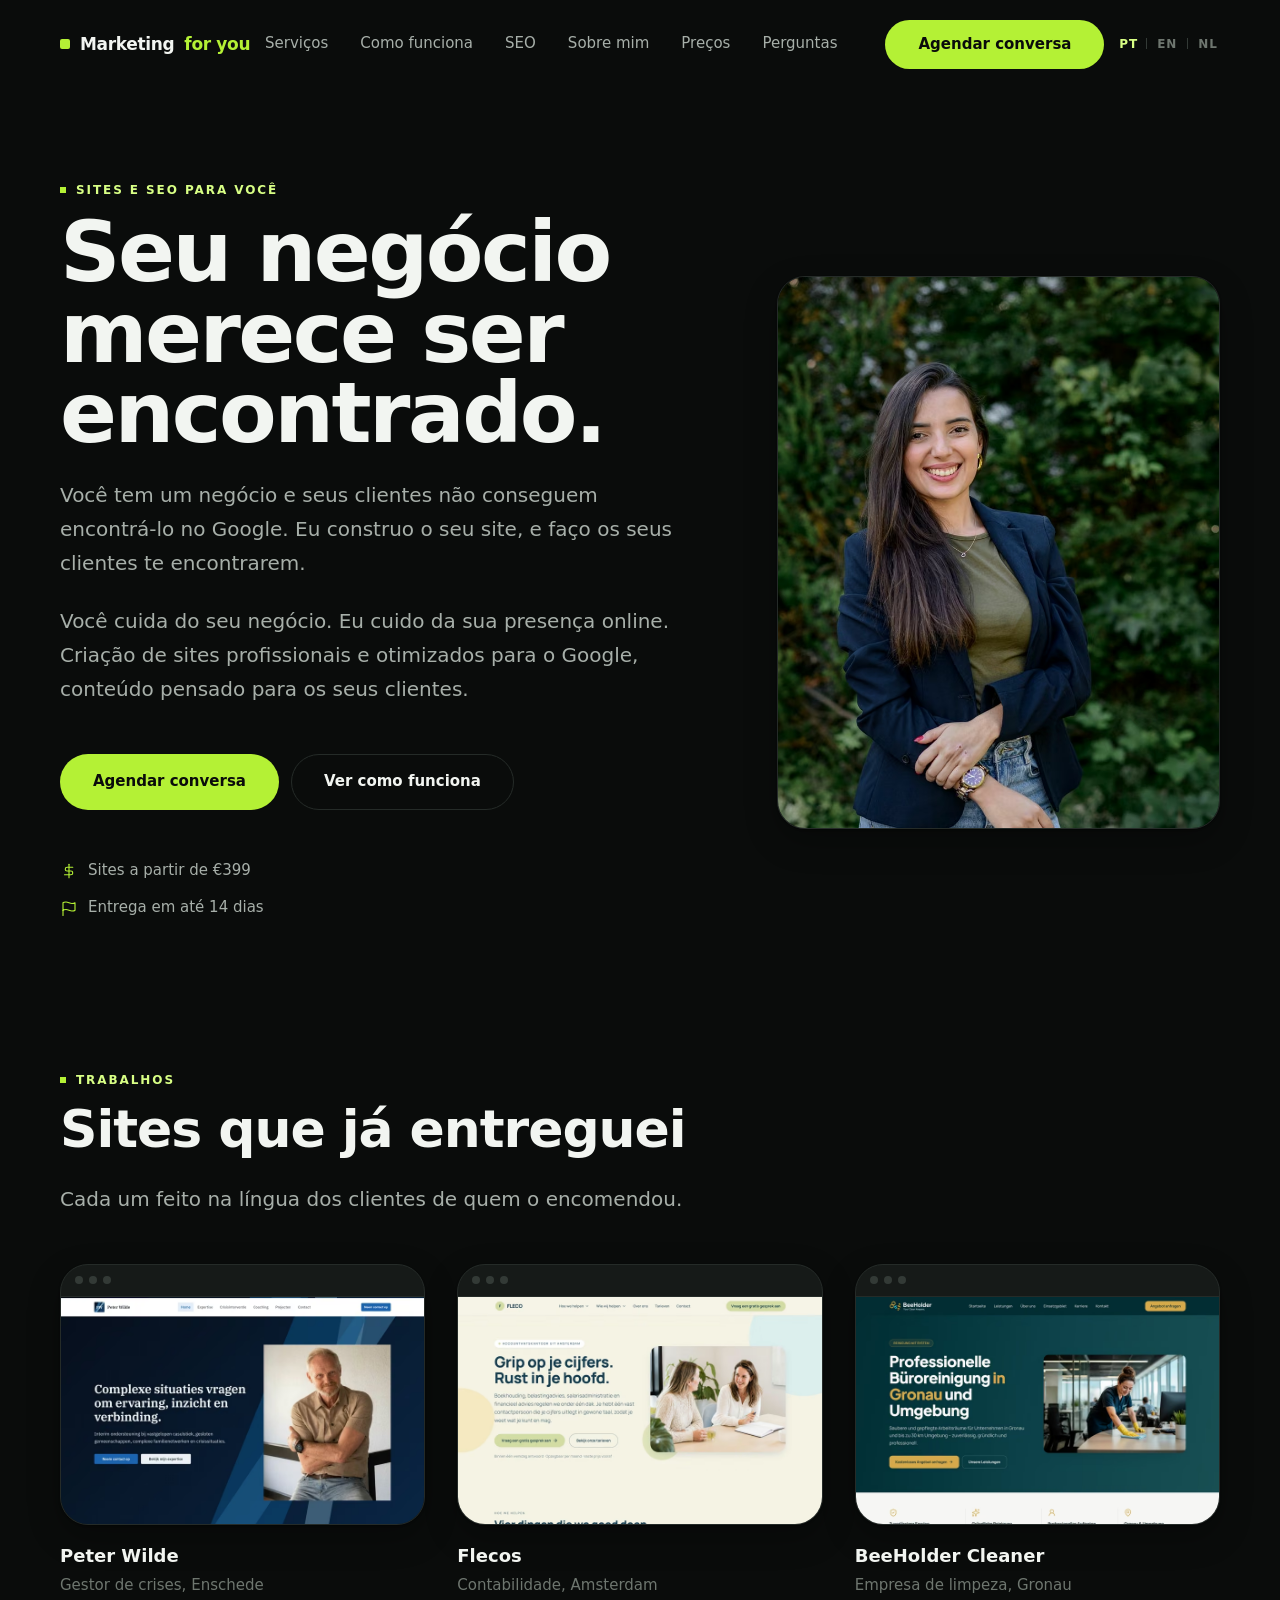
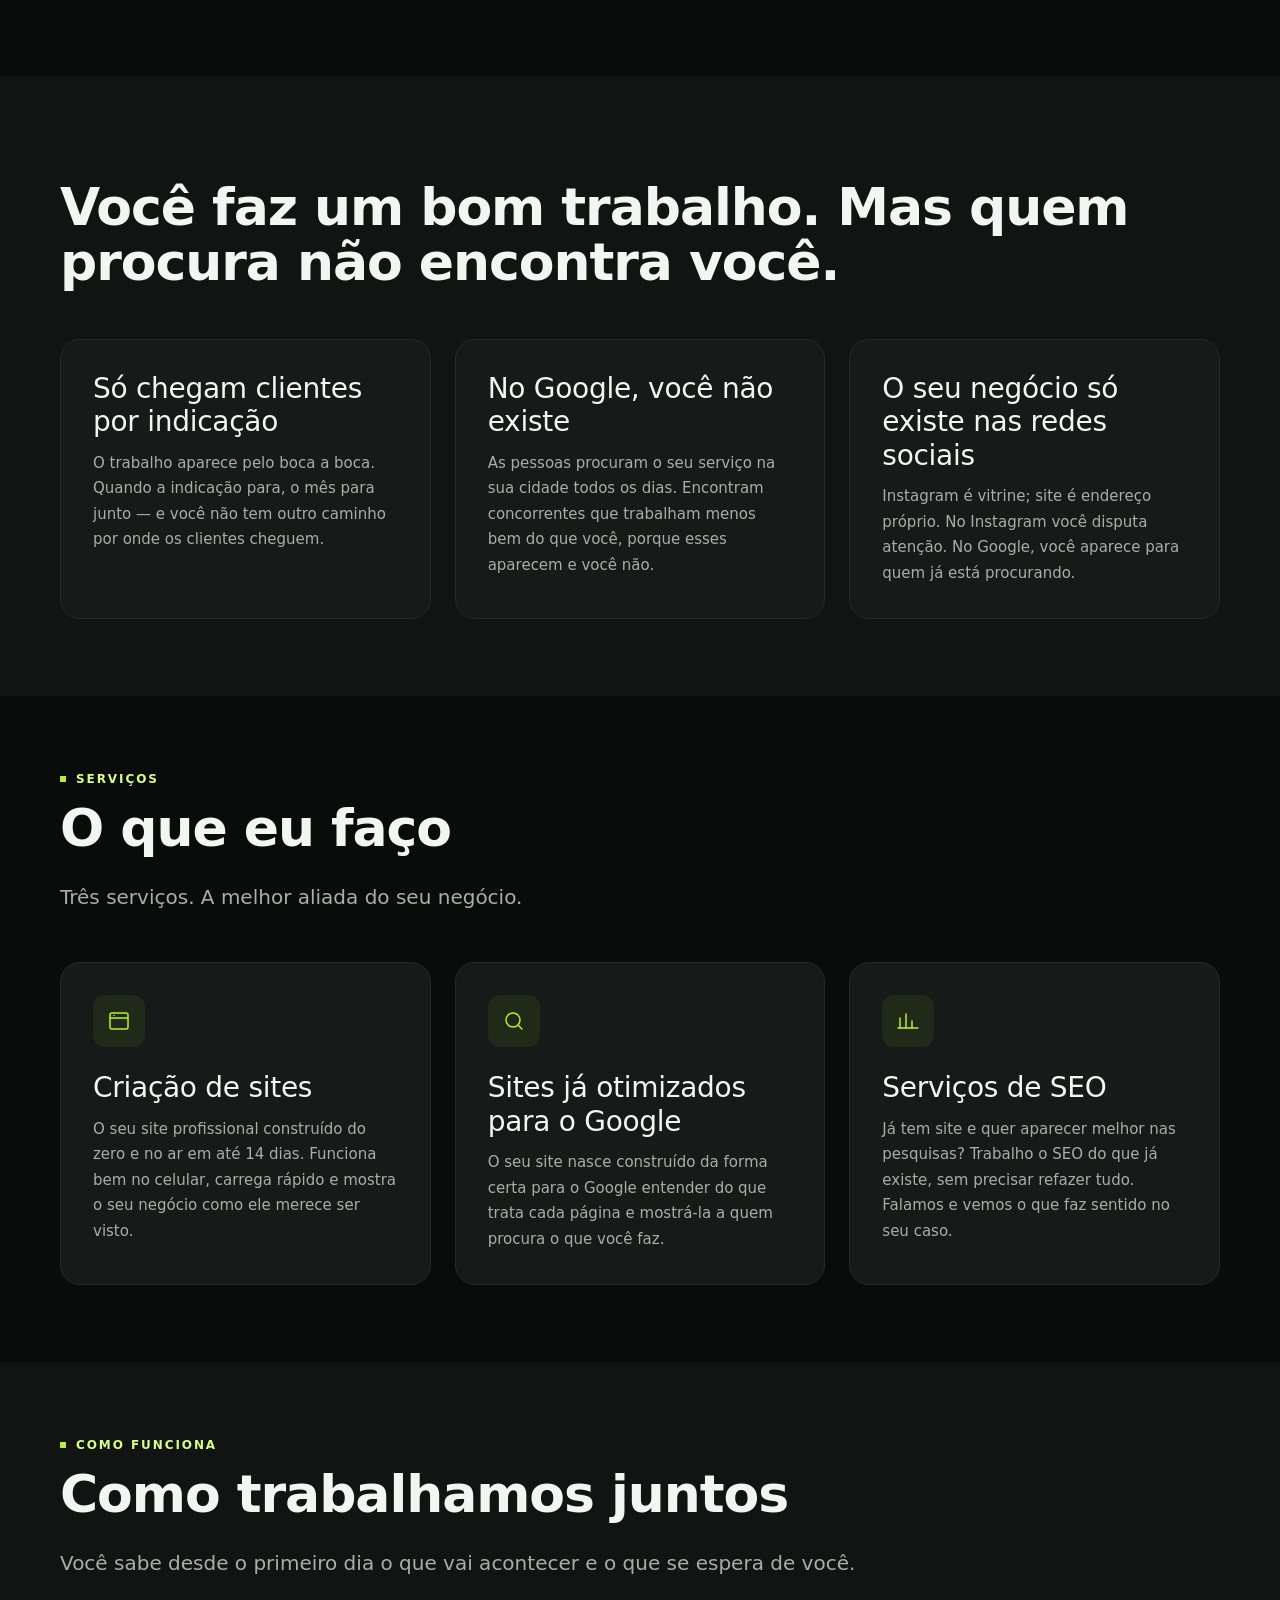
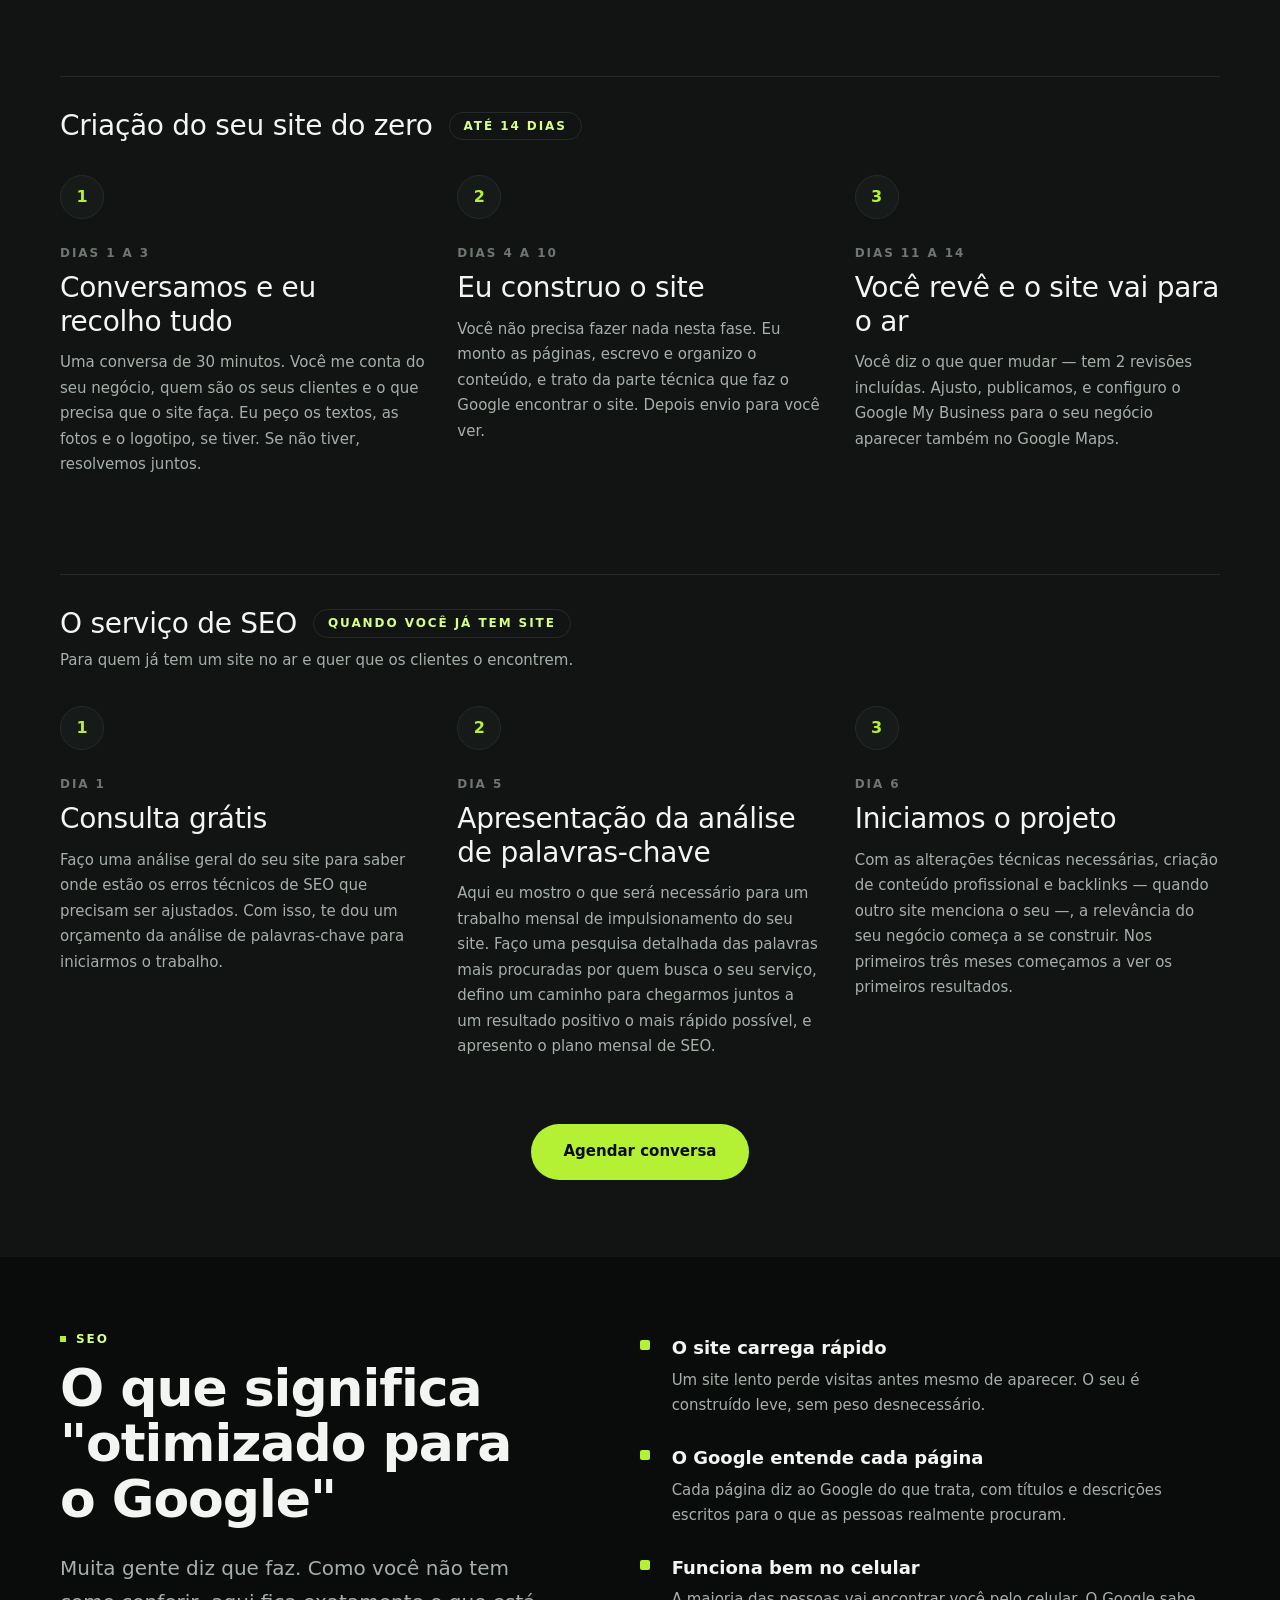
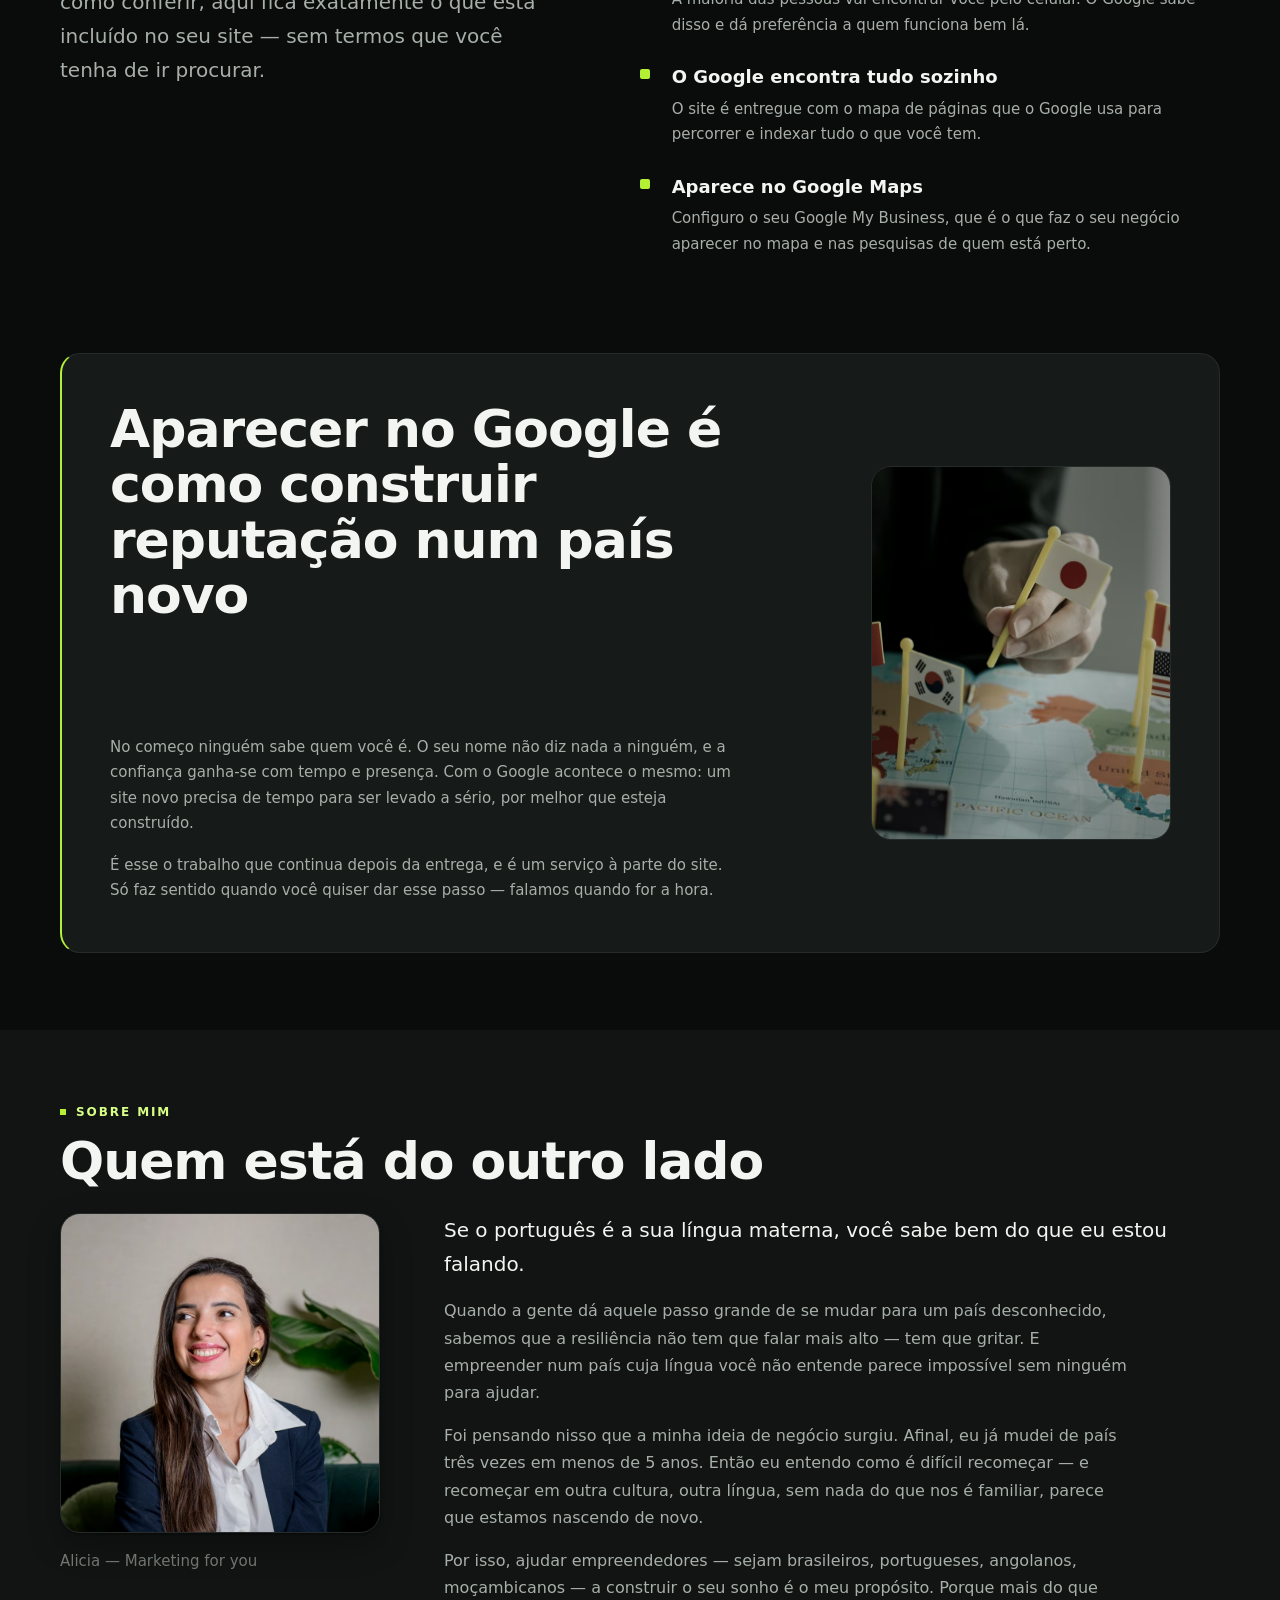
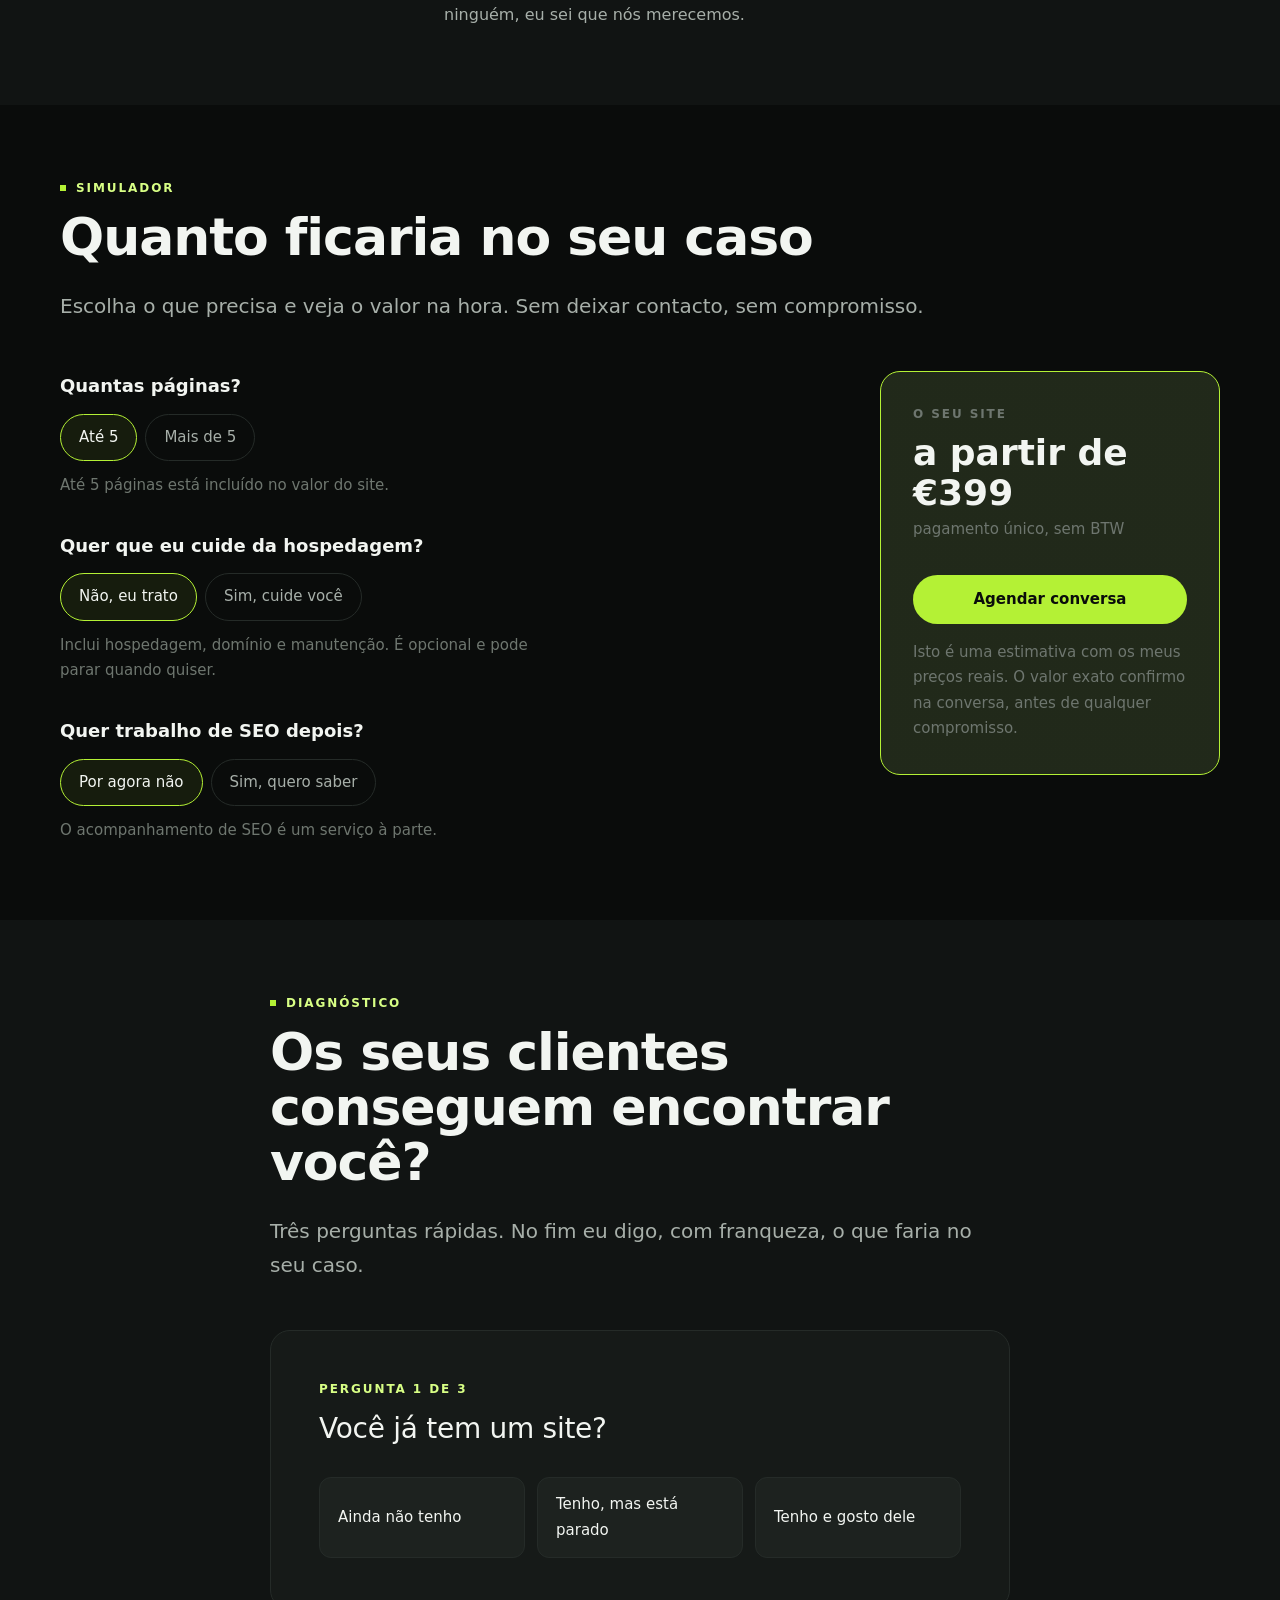
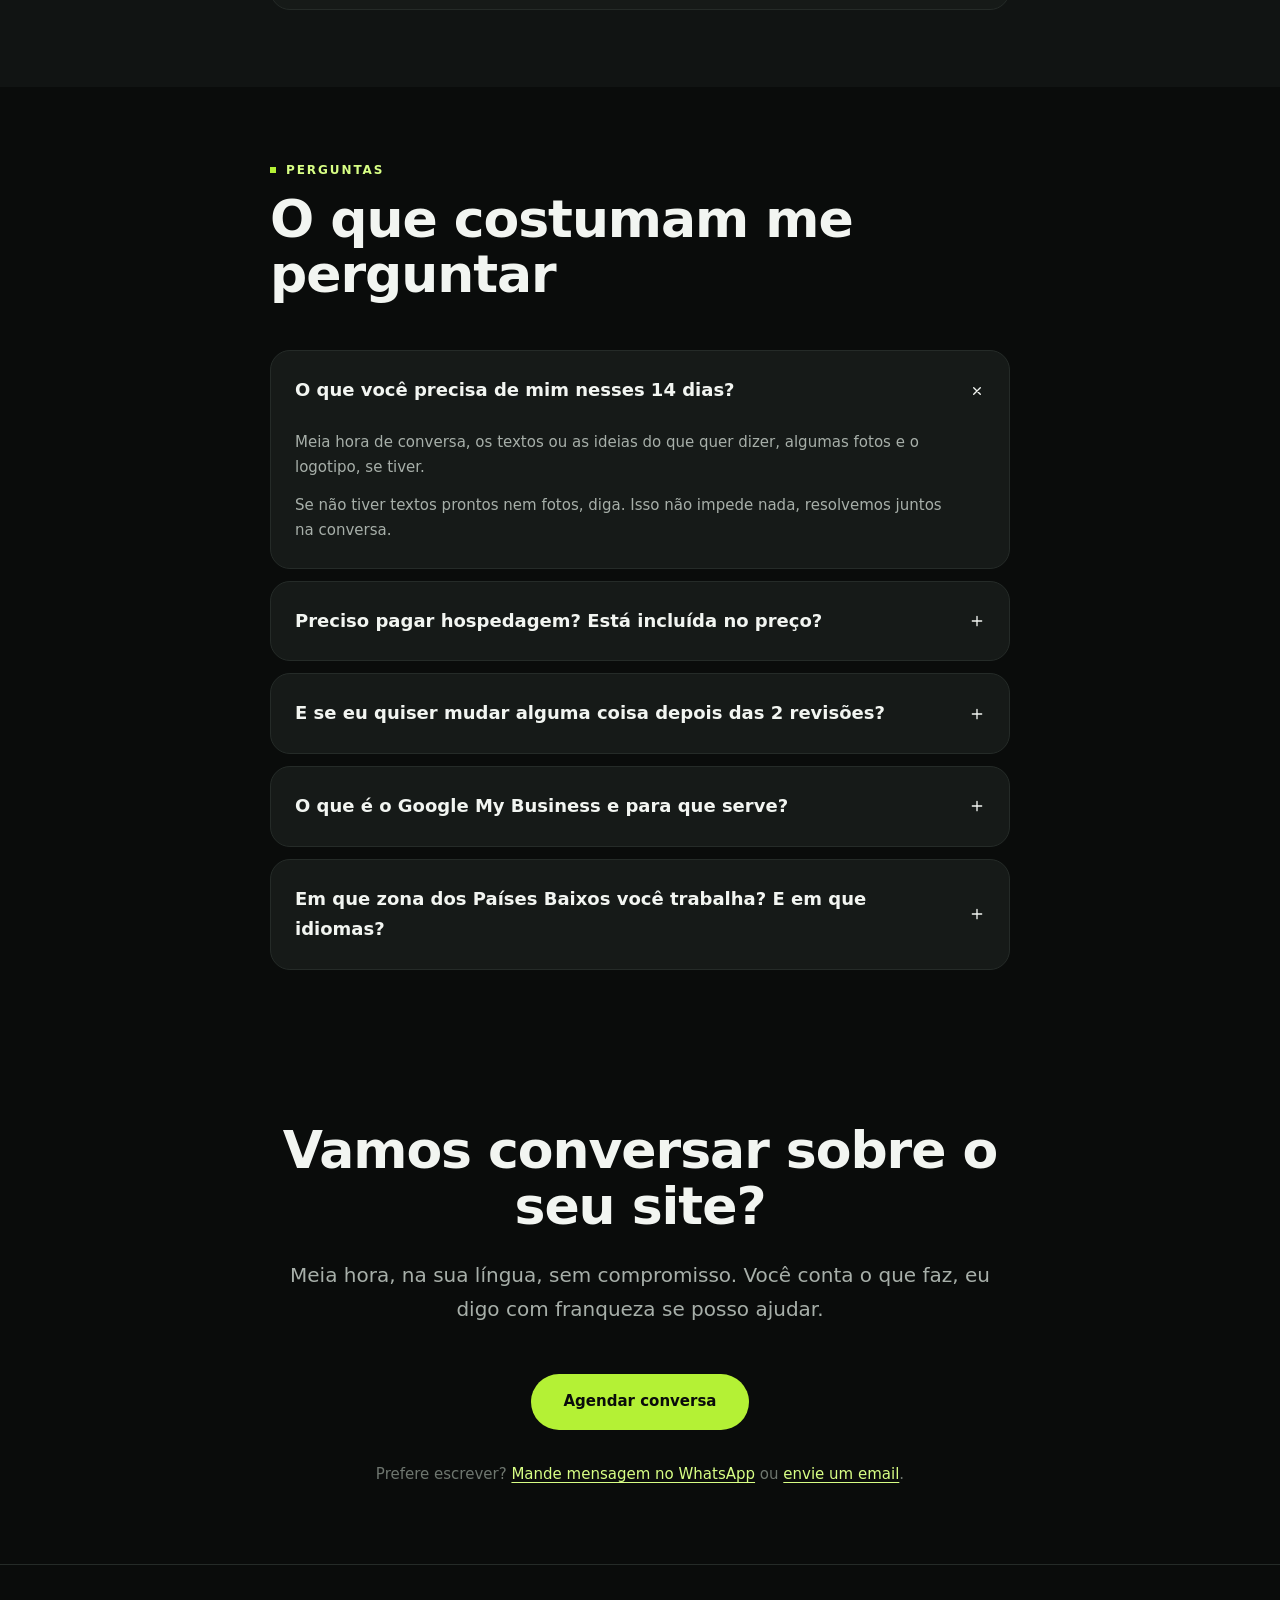
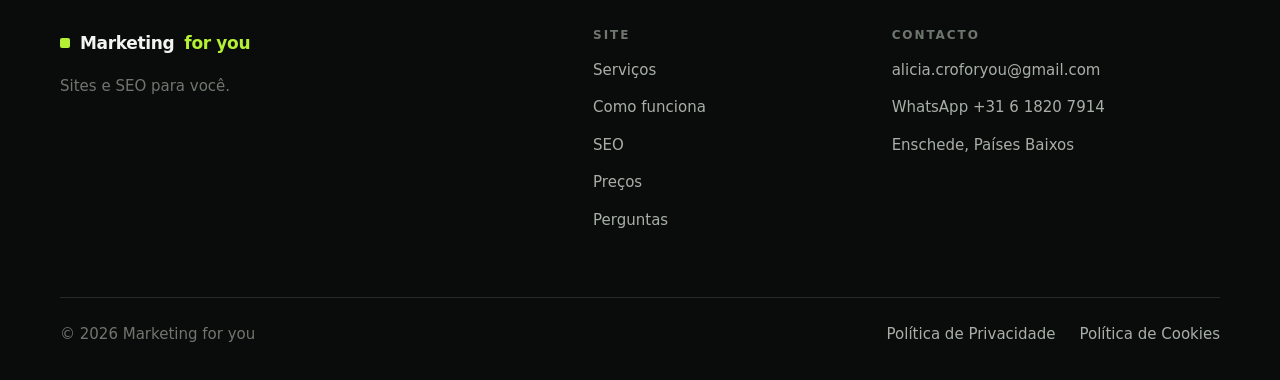
==== index.html @ 02971373 "Atualiza precos dos pacotes" ====
<!doctype html>
<html lang="pt">
<head>
<meta charset="utf-8">
<meta name="viewport" content="width=device-width, initial-scale=1">
<title>Marketing for you — Sites profissionais e SEO para o seu negócio</title>
<meta name="description" content="Sites profissionais para quem tem negócio na Holanda e fala português. No ar em até 14 dias, otimizados para o Google. Atendimento em português do início ao fim.">

<link rel="canonical" href="https://marketingforyou.nl/">
<meta property="og:type" content="website">
<meta property="og:locale" content="pt_PT">
<meta property="og:site_name" content="Marketing for you">
<meta property="og:title" content="Marketing for you — Sites profissionais e SEO para o seu negócio">
<meta property="og:description" content="Sites profissionais e SEO para quem tem negócio na Holanda e fala português. No ar em até 14 dias, otimizados para o Google.">
<meta property="og:url" content="https://marketingforyou.nl/">
<meta property="og:image" content="https://marketingforyou.nl/assets/img/og.jpg">
<meta name="twitter:card" content="summary_large_image">

<link rel="alternate" hreflang="pt" href="https://marketingforyou.nl/">
<link rel="alternate" hreflang="en" href="https://marketingforyou.nl/en/">
<link rel="alternate" hreflang="nl" href="https://marketingforyou.nl/nl/">
<link rel="alternate" hreflang="x-default" href="https://marketingforyou.nl/">

<link rel="preload" href="assets/fonts/ClashDisplay-Semibold.woff2" as="font" type="font/woff2" crossorigin>
<link rel="preload" href="assets/fonts/Inter-Regular.woff2" as="font" type="font/woff2" crossorigin>
<link rel="stylesheet" href="assets/css/styles.css">
<meta name="theme-color" content="#0A0C0B">
<link rel="icon" href="favicon.ico" sizes="any">
<link rel="icon" href="assets/img/favicon-32.png" sizes="32x32" type="image/png">
<link rel="icon" href="assets/img/favicon-192.png" sizes="192x192" type="image/png">
<link rel="apple-touch-icon" href="assets/img/apple-touch-icon.png">

<!-- Marca que há JS antes de pintar, para as animações de entrada só
     esconderem conteúdo quando existir JS para o voltar a mostrar.

     A rede de segurança abaixo é obrigatória: se o main.js não arrancar por
     qualquer motivo (erro, bloqueio, ficheiro aberto localmente), o conteúdo
     volta a aparecer sozinho. Uma página em branco é sempre pior do que uma
     página sem animações. -->
<script>
  document.documentElement.classList.add('js');
  window.__revealFailsafe = setTimeout(function () {
    document.documentElement.classList.remove('js');
  }, 1000);
</script>

<script type="application/ld+json">
{
  "@context": "https://schema.org",
  "@graph": [
    {
      "@type": "Organization",
      "@id": "https://marketingforyou.nl/#org",
      "name": "Marketing for you",
      "url": "https://marketingforyou.nl/",
      "email": "alicia.croforyou@gmail.com",
      "knowsLanguage": ["pt", "en"],
      "areaServed": { "@type": "Country", "name": "Netherlands" },
      "address": { "@type": "PostalAddress", "addressLocality": "Enschede", "addressCountry": "NL" }
    },
    {
      "@type": "WebSite",
      "@id": "https://marketingforyou.nl/#site",
      "url": "https://marketingforyou.nl/",
      "name": "Marketing for you",
      "inLanguage": "pt",
      "publisher": { "@id": "https://marketingforyou.nl/#org" }
    },
    {
      "@type": "FAQPage",
      "mainEntity": [
        { "@type": "Question", "name": "Preciso pagar hospedagem? Está incluída no preço?", "acceptedAnswer": { "@type": "Answer", "text": "A hospedagem e o domínio não estão incluídos no valor do site. Você pode contratar a manutenção por €19,90 por mês, sem BTW, que inclui hospedagem, domínio e manutenção do site — ou contratar por conta própria, direto com o fornecedor, e eu acompanho e ajudo a configurar, em português e sem custo adicional." } },
        { "@type": "Question", "name": "E se eu quiser mudar alguma coisa depois das 2 revisões?", "acceptedAnswer": { "@type": "Answer", "text": "Depois das 2 revisões incluídas, qualquer alteração é trabalho avulso. Você me diz o que precisa, eu digo quanto custa antes de começar, e só avança se você concordar. Não tem contrato nem fidelização, e a manutenção mensal é opcional." } },
        { "@type": "Question", "name": "O site fica no meu nome? Eu sou o dono?", "acceptedAnswer": { "@type": "Answer", "text": "Sim. O site é seu: o conteúdo, o texto, as imagens e o desenho das páginas são do seu negócio. Se contratar a hospedagem e o domínio por conta própria, ficam registados no seu nome desde o início." } },
        { "@type": "Question", "name": "Em que zona dos Países Baixos você trabalha? Em que idiomas?", "acceptedAnswer": { "@type": "Answer", "text": "Fico em Enschede, mas trabalho à distância com todo o país. Atendo em português e em inglês, e o processo inteiro corre na sua língua." } }
      ]
    }
  ]
}
</script>
</head>
<body>

<!-- Âncora do topo. Tem de viver aqui e não no <header>: o cabeçalho é fixo
     ao scroll, portanto está sempre à vista, e o browser não o desloca ao
     clicar no logo — a página mexia 88px e ficava. -->
<span id="topo"></span>

<a class="skip-link" href="#conteudo">Saltar para o conteúdo</a>

<header class="site-header">
  <div class="container site-header__inner">
    <a class="logo" href="#topo">
      <span class="logo__mark" aria-hidden="true"></span>
      Marketing <span class="logo__accent">for you</span>
    </a>

    <nav class="nav" id="nav" aria-label="Navegação principal">
      <ul class="nav__list">
        <li><a href="#servicos">Serviços</a></li>
        <li><a href="#como-funciona">Como funciona</a></li>
        <li><a href="#seo">SEO</a></li>
        <li><a href="#sobre">Sobre mim</a></li>
        <li><a href="#precos">Preços</a></li>
        <li><a href="#faq">Perguntas</a></li>
      </ul>
      <a class="btn btn--primary nav__cta" href="https://calendly.com/alicia-croforyou/new-meeting" target="_blank" rel="noopener">
        Agendar conversa
      </a>
    </nav>

      <nav class="lang" aria-label="Idioma">
        <ul>
        <li><span class="lang__atual" aria-current="true">PT</span></li>
        <li><a href="/en/" hreflang="en">EN</a></li>
        <li><a href="/nl/" hreflang="nl">NL</a></li>
        </ul>
      </nav>

    <button class="nav-toggle" id="nav-toggle" type="button" aria-expanded="false" aria-controls="nav" aria-label="Abrir menu">
      <span class="nav-toggle__bar"></span>
      <span class="nav-toggle__bar"></span>
    </button>
  </div>
</header>

<main id="conteudo">

  <!-- ─────────────────────────  HERO  ───────────────────────── -->
  <section class="hero">
    <div class="container hero__inner">
      <div class="hero__text">
        <p class="eyebrow" data-reveal><span class="eyebrow__dot" aria-hidden="true"></span> Sites e SEO para você</p>

        <h1 data-reveal>Seu negócio merece ser encontrado.</h1>

        <p class="lead" data-reveal>
          Você tem um negócio e seus clientes não conseguem encontrá-lo no Google.
          Eu construo o seu site, e faço os seus clientes te encontrarem.
        </p>

        <p class="lead" data-reveal>
          Você cuida do seu negócio. Eu cuido da sua presença online.

Criação de sites profissionais e otimizados para o Google, conteúdo pensado para os seus clientes.
        </p>

        <div class="hero__actions" data-reveal>
          <a class="btn btn--primary btn--lg" href="https://calendly.com/alicia-croforyou/new-meeting" target="_blank" rel="noopener">
            Agendar conversa
          </a>
          <a class="btn btn--secondary btn--lg" href="#como-funciona">Ver como funciona</a>
        </div>

        <ul class="trust" data-reveal>
          <li>
            <svg class="ico" viewBox="0 0 24 24" aria-hidden="true"><path d="M12 3v18"/><path d="M17 7H9.5a2.5 2.5 0 000 5h5a2.5 2.5 0 010 5H6"/></svg>
Sites a partir de €399          </li>
          <li>
            <svg class="ico" viewBox="0 0 24 24" aria-hidden="true"><path d="M4 15s1-1 4-1 5 2 8 2 4-1 4-1V5s-1 1-4 1-5-2-8-2-4 1-4 1z"/><path d="M4 22v-7"/></svg>
            Entrega em até 14 dias 
          </li>
        </ul>
      </div>

      <div class="hero__visual">
        <figure class="portrait portrait--hero">
          <picture>
            <source type="image/avif"
                    srcset="/assets/img/hero-alicia-800.avif 800w, assets/img/hero-alicia-1200.avif 1200w"
                    sizes="(min-width: 1024px) 40vw, 100vw">
            <source type="image/webp"
                    srcset="/assets/img/hero-alicia-800.webp 800w, assets/img/hero-alicia-1200.webp 1200w"
                    sizes="(min-width: 1024px) 40vw, 100vw">
            <img src="/assets/img/hero-alicia-800.webp"
                 alt="Alicia, fundadora da Marketing for you"
                 width="800" height="1045"
                 loading="eager" fetchpriority="high" decoding="async">
          </picture>
        </figure>
      </div>

      <!-- ══════════════════════════════════════════════════════════════
           MOLDURA DE BROWSER — guardada para quando houver portfólio

           Quando existir o primeiro site entregue a um cliente real,
           esta moldura pode voltar (aqui ou numa secção de portfólio).
           Basta tirar um print da página inicial do site do cliente,
           gravar em assets/img/ e substituir o src.

           NUNCA pôr aqui um site inventado ou de outra pessoa.

           <div class="browser">
             <div class="browser__bar"><span></span><span></span><span></span></div>
             <div class="browser__body">
               <img src="assets/img/projeto-1.jpg"
                    alt="Site criado para [nome do negócio]"
                    width="800" height="600" loading="lazy">
             </div>
           </div>
           ══════════════════════════════════════════════════════════════ -->
    </div>
  </section>

  <!-- ─────────────────────────  PORTFÓLIO  ─────────────────────────

       COMO ACRESCENTAR UM PROJETO NOVO

       1. Copie um bloco <li class="work"> ... </li> inteiro.
       2. Cole a seguir ao último.
       3. Troque a imagem, o nome e a linha de contexto.
       4. A grelha ajusta-se sozinha ao número de projetos.

       REGRAS (não negociáveis):
       - Só sites realmente entregues a clientes reais.
       - Só publicar com autorização do cliente.
       - Nunca um layout inventado apresentado como trabalho feito.
       ──────────────────────────────────────────────────────────────── -->
  <section class="section" id="trabalhos">
    <div class="container">
      <p class="eyebrow" data-reveal><span class="eyebrow__dot" aria-hidden="true"></span> Trabalhos</p>
      <h2 class="section__title" data-reveal>Sites que já entreguei</h2>
      <p class="section__lead" data-reveal>
        Cada um feito na língua dos clientes de quem o encomendou.
      </p>

      <ul class="works mt-7">
        <li class="work" data-reveal>
          <div class="browser">
            <div class="browser__bar"><span></span><span></span><span></span></div>
            <picture>
              <source type="image/avif" srcset="assets/img/projeto-peter-wilde-800.avif 800w, assets/img/projeto-peter-wilde-1200.avif 1200w" sizes="(min-width: 768px) 33vw, 100vw">
              <source type="image/webp" srcset="assets/img/projeto-peter-wilde-800.webp 800w, assets/img/projeto-peter-wilde-1200.webp 1200w" sizes="(min-width: 768px) 33vw, 100vw">
              <img src="assets/img/projeto-peter-wilde-800.webp" alt="Site criado para Peter Wilde, gestor de crises em Enschede" width="800" height="500" loading="lazy" decoding="async">
            </picture>
          </div>
          <p class="work__name">Peter Wilde</p>
          <p class="work__meta">Gestor de crises, Enschede</p>
        </li>

        <li class="work" data-reveal>
          <div class="browser">
            <div class="browser__bar"><span></span><span></span><span></span></div>
            <picture>
              <source type="image/avif" srcset="assets/img/projeto-flecos-800.avif 800w, assets/img/projeto-flecos-1200.avif 1200w" sizes="(min-width: 768px) 33vw, 100vw">
              <source type="image/webp" srcset="assets/img/projeto-flecos-800.webp 800w, assets/img/projeto-flecos-1200.webp 1200w" sizes="(min-width: 768px) 33vw, 100vw">
              <img src="assets/img/projeto-flecos-800.webp" alt="Site criado para Flecos, escritório de contabilidade em Amsterdam" width="800" height="500" loading="lazy" decoding="async">
            </picture>
          </div>
          <p class="work__name">Flecos</p>
          <p class="work__meta">Contabilidade, Amsterdam</p>
        </li>

        <li class="work" data-reveal>
          <div class="browser">
            <div class="browser__bar"><span></span><span></span><span></span></div>
            <picture>
              <source type="image/avif" srcset="assets/img/projeto-beeholder-800.avif 800w, assets/img/projeto-beeholder-1200.avif 1200w" sizes="(min-width: 768px) 33vw, 100vw">
              <source type="image/webp" srcset="assets/img/projeto-beeholder-800.webp 800w, assets/img/projeto-beeholder-1200.webp 1200w" sizes="(min-width: 768px) 33vw, 100vw">
              <img src="assets/img/projeto-beeholder-800.webp" alt="Site criado para BeeHolder Cleaner, empresa de limpeza em Gronau" width="800" height="500" loading="lazy" decoding="async">
            </picture>
          </div>
          <p class="work__name">BeeHolder Cleaner</p>
          <p class="work__meta">Empresa de limpeza, Gronau</p>
        </li>
      </ul>
    </div>
  </section>

  <!-- ─────────────────────────  PROBLEMA  ───────────────────────── -->
  <section class="section section--alt" id="problema">
    <div class="container">
      <p class="eyebrow" data-reveal><span class="eyebrow__dot" aria-hidden="true"></span> O problema</p>
      <h2 class="section__title" data-reveal>Você faz um bom trabalho. Mas quem procura não encontra você.</h2>

      <div class="grid grid--3 mt-7">
        <article class="card" data-reveal>
          <h3>Só chegam clientes por indicação</h3>
          <p>O trabalho aparece pelo boca a boca. Quando a indicação para, o mês para junto — e você não tem outro caminho por onde os clientes cheguem.</p>
        </article>
        <article class="card" data-reveal>
          <h3>No Google, você não existe</h3>
          <p>As pessoas procuram o seu serviço na sua cidade todos os dias. Encontram concorrentes que trabalham menos bem do que você, porque esses aparecem e você não.</p>
        </article>
        <article class="card" data-reveal>
          <h3>O seu negócio só existe nas redes sociais</h3>
          <p>Instagram é vitrine; site é endereço próprio. No Instagram você disputa atenção. No Google, você aparece para quem já está procurando. </p>
        </article>
      </div>
    </div>
  </section>

  <!-- ─────────────────────────  SERVIÇOS  ───────────────────────── -->
  <section class="section" id="servicos">
    <div class="container">
      <p class="eyebrow" data-reveal><span class="eyebrow__dot" aria-hidden="true"></span> Serviços</p>
      <h2 class="section__title" data-reveal>O que eu faço</h2>
      <p class="section__lead" data-reveal>Três serviços. A melhor aliada do seu negócio. </p>

      <div class="grid grid--3 mt-7">
        <article class="card card--icon" data-reveal>
          <span class="card__icon">
            <svg class="ico" viewBox="0 0 24 24" aria-hidden="true"><rect x="3" y="4" width="18" height="16" rx="2"/><path d="M3 9h18"/><path d="M7 6.5h.01"/></svg>
          </span>
          <h3>Criação de sites</h3>
          <p>O seu site profissional construído do zero e no ar em até 14 dias. Funciona bem no celular, carrega rápido e mostra o seu negócio como ele merece ser visto.</p>
        </article>

        <article class="card card--icon" data-reveal>
          <span class="card__icon">
            <svg class="ico" viewBox="0 0 24 24" aria-hidden="true"><circle cx="11" cy="11" r="7"/><path d="M20 20l-3.5-3.5"/></svg>
          </span>
          <h3>Sites já otimizados para o Google</h3>
          <p>O seu site nasce construído da forma certa para o Google entender do que trata cada página e mostrá-la a quem procura o que você faz.</p>
        </article>

        <article class="card card--icon" data-reveal>
          <span class="card__icon">
            <svg class="ico" viewBox="0 0 24 24" aria-hidden="true"><path d="M4 19V9"/><path d="M10 19V5"/><path d="M16 19v-7"/><path d="M22 19H2"/></svg>
          </span>
          <h3>Serviços de SEO</h3>
          <p>Já tem site e quer aparecer melhor nas pesquisas? Trabalho o SEO do que já existe, sem precisar refazer tudo. Falamos e vemos o que faz sentido no seu caso.</p>
        </article>
      </div>
    </div>
  </section>

  <!-- ─────────────────────────  COMO FUNCIONA  ───────────────────────── -->
  <section class="section section--alt" id="como-funciona">
    <div class="container">
      <p class="eyebrow" data-reveal><span class="eyebrow__dot" aria-hidden="true"></span> Como funciona</p>
      <h2 class="section__title" data-reveal>Como trabalhamos juntos</h2>
      <p class="section__lead" data-reveal>
        Você sabe desde o primeiro dia o que vai acontecer e o que se espera de você.
      </p>

      <h3 class="track__title" data-reveal>
        Criação do seu site do zero
        <span class="track__when">Até 14 dias</span>
      </h3>

      <ol class="timeline">
        <li class="timeline__step" data-reveal>
          <span class="timeline__num">1</span>
          <div>
            <p class="timeline__when">Dias 1 a 3</p>
            <h4>Conversamos e eu recolho tudo</h4>
            <p>Uma conversa de 30 minutos. Você me conta do seu negócio, quem são os seus clientes e o que precisa que o site faça. Eu peço os textos, as fotos e o logotipo, se tiver. Se não tiver, resolvemos juntos.</p>
          </div>
        </li>
        <li class="timeline__step" data-reveal>
          <span class="timeline__num">2</span>
          <div>
            <p class="timeline__when">Dias 4 a 10</p>
            <h4>Eu construo o site</h4>
            <p>Você não precisa fazer nada nesta fase. Eu monto as páginas, escrevo e organizo o conteúdo, e trato da parte técnica que faz o Google encontrar o site. Depois envio para você ver.</p>
          </div>
        </li>
        <li class="timeline__step" data-reveal>
          <span class="timeline__num">3</span>
          <div>
            <p class="timeline__when">Dias 11 a 14</p>
            <h4>Você revê e o site vai para o ar</h4>
            <p>Você diz o que quer mudar — tem 2 revisões incluídas. Ajusto, publicamos, e configuro o Google My Business para o seu negócio aparecer também no Google Maps.</p>
          </div>
        </li>
      </ol>

      <h3 class="track__title" data-reveal>
        O serviço de SEO
        <span class="track__when">Quando você já tem site</span>
      </h3>
      <p class="track__lead" data-reveal>
        Para quem já tem um site no ar e quer que os clientes o encontrem.
      </p>

      <ol class="timeline">
        <li class="timeline__step" data-reveal>
          <span class="timeline__num">1</span>
          <div>
            <p class="timeline__when">Dia 1</p>
            <h4>Consulta grátis</h4>
            <p>Faço uma análise geral do seu site para saber onde estão os erros técnicos de SEO que precisam ser ajustados. Com isso, te dou um orçamento da análise de palavras-chave para iniciarmos o trabalho.</p>
          </div>
        </li>
        <li class="timeline__step" data-reveal>
          <span class="timeline__num">2</span>
          <div>
            <p class="timeline__when">Dia 5</p>
            <h4>Apresentação da análise de palavras-chave</h4>
            <p>Aqui eu mostro o que será necessário para um trabalho mensal de impulsionamento do seu site. Faço uma pesquisa detalhada das palavras mais procuradas por quem busca o seu serviço, defino um caminho para chegarmos juntos a um resultado positivo o mais rápido possível, e apresento o plano mensal de SEO.</p>
          </div>
        </li>
        <li class="timeline__step" data-reveal>
          <span class="timeline__num">3</span>
          <div>
            <p class="timeline__when">Dia 6</p>
            <h4>Iniciamos o projeto</h4>
            <p>Com as alterações técnicas necessárias, criação de conteúdo profissional e backlinks — quando outro site menciona o seu —, a relevância do seu negócio começa a se construir. Nos primeiros três meses começamos a ver os primeiros resultados.</p>
          </div>
        </li>
      </ol>

      <div class="center mt-8" data-reveal>
        <a class="btn btn--primary btn--lg" href="https://calendly.com/alicia-croforyou/new-meeting" target="_blank" rel="noopener">
          Agendar conversa
        </a>
      </div>
    </div>
  </section>

  <!-- ─────────────────────────  SEO EM DETALHE  ───────────────────────── -->
  <section class="section" id="seo">
    <div class="container split">
      <div class="split__text">
        <p class="eyebrow" data-reveal><span class="eyebrow__dot" aria-hidden="true"></span> SEO</p>
        <h2 class="section__title" data-reveal>O que significa "otimizado para o Google"</h2>
        <p class="section__lead" data-reveal>
          Muita gente diz que faz. Como você não tem como conferir, aqui fica exatamente
          o que está incluído no seu site — sem termos que você tenha de ir procurar.
        </p>
      </div>

      <ul class="checks split__aside">
        <li data-reveal>
          <strong>O site carrega rápido</strong>
          Um site lento perde visitas antes mesmo de aparecer. O seu é construído leve, sem peso desnecessário.
        </li>
        <li data-reveal>
          <strong>O Google entende cada página</strong>
          Cada página diz ao Google do que trata, com títulos e descrições escritos para o que as pessoas realmente procuram.
        </li>
        <li data-reveal>
          <strong>Funciona bem no celular</strong>
          A maioria das pessoas vai encontrar você pelo celular. O Google sabe disso e dá preferência a quem funciona bem lá.
        </li>
        <li data-reveal>
          <strong>O Google encontra tudo sozinho</strong>
          O site é entregue com o mapa de páginas que o Google usa para percorrer e indexar tudo o que você tem.
        </li>
        <li data-reveal>
          <strong>Aparece no Google Maps</strong>
          Configuro o seu Google My Business, que é o que faz o seu negócio aparecer no mapa e nas pesquisas de quem está perto.
        </li>
      </ul>
    </div>

    <div class="container">
      <div class="longgame" data-reveal>
        <h3 class="longgame__claim">Aparecer no Google é como construir reputação num país novo</h3>

        <div class="longgame__intro">
          <p>
            No começo ninguém sabe quem você é. O seu nome não diz nada a ninguém, e a confiança
            ganha-se com tempo e presença. Com o Google acontece o mesmo: um site novo precisa de
            tempo para ser levado a sério, por melhor que esteja construído.
          </p>
          <p>
            É esse o trabalho que continua depois da entrega, e é um serviço à parte do site.
            Só faz sentido quando você quiser dar esse passo — falamos quando for a hora.
          </p>
        </div>
        <figure class="longgame__img">
          <picture>
            <source type="image/avif" srcset="assets/img/pais-600.avif 600w, assets/img/pais-900.avif 900w" sizes="(min-width: 900px) 300px, 100vw">
            <source type="image/webp" srcset="assets/img/pais-600.webp 600w, assets/img/pais-900.webp 900w" sizes="(min-width: 900px) 300px, 100vw">
            <img src="assets/img/pais-600.webp" alt="Bandeiras de vários países espetadas num mapa-múndi" width="600" height="750" loading="lazy" decoding="async">
          </picture>
        </figure>
      </div>
    </div>
  </section>

  <!-- ═══════════════════════════════════════════════════════════════════
       PROVA SOCIAL — SECÇÃO DESATIVADA

       Esta secção está comentada de propósito: ainda não há testemunhos
       reais. NÃO a publique vazia e NÃO invente depoimentos.

       PARA ATIVAR, quando tiver o primeiro testemunho:
       1. Apague a linha de abertura do comentário (a seguir a este bloco)
          e a linha de fecho, marcada com "FIM DA SECÇÃO DESATIVADA".
       2. Siga as instruções que estão lá dentro para adicionar cada
          testemunho.
       ═══════════════════════════════════════════════════════════════════ -->
  <!--
  <section class="section section--alt" id="testemunhos">
    <div class="container">
      <p class="eyebrow"><span class="eyebrow__dot" aria-hidden="true"></span> Clientes</p>
      <h2 class="section__title">O que dizem de mim</h2>

      ══════════════════════════════════════════════════════════
      TESTEMUNHOS — COMO ADICIONAR UM NOVO

      1. Copie o bloco <li class="testimonial"> ... </li> inteiro
         que está no MODELO mais abaixo.
      2. Cole logo a seguir à linha <ul class="testimonials">.
      3. Troque o texto entre as tags. Não mexa nos class="".
      4. A foto é opcional: se não houver, apague o bloco
         <span class="testimonial__avatar"> inteiro e ponha no lugar
         <span class="testimonial__avatar testimonial__avatar--initials">AB</span>
         com as iniciais da pessoa.
      5. Grave e recarregue a página. O layout ajusta-se sozinho
         a qualquer número de testemunhos.

      REGRAS (não negociáveis):
      - Só testemunhos reais, de clientes reais.
      - Só publicar com autorização da pessoa para usar o nome.
      - Não corrigir nem embelezar o que a pessoa escreveu, além
        de erros óbvios de escrita.
      ══════════════════════════════════════════════════════════

      <ul class="testimonials">

        MODELO — copiar daqui:

        <li class="testimonial">
          <blockquote class="testimonial__quote">
            Texto do testemunho, nas palavras do cliente.
          </blockquote>
          <div class="testimonial__author">
            <span class="testimonial__avatar">
              <img src="assets/img/testemunhos/nome.jpg" alt="" width="48" height="48" loading="lazy">
            </span>
            <span>
              <span class="testimonial__name">Nome do cliente</span>
              <span class="testimonial__role">Negócio, Cidade</span>
            </span>
          </div>
        </li>

        até aqui.

      </ul>
    </div>
  </section>
  FIM DA SECÇÃO DESATIVADA -->


  <!-- ─────────────────────────  SOBRE MIM  ───────────────────────── -->
  <section class="section section--alt" id="sobre">
    <div class="container">
      <p class="eyebrow" data-reveal><span class="eyebrow__dot" aria-hidden="true"></span> Sobre mim</p>
      <h2 class="section__title" data-reveal>Quem está do outro lado</h2>

      <div class="about" data-reveal>
        <figure class="portrait portrait--inline">
            <picture>
              <source type="image/avif"
                      srcset="assets/img/retrato-alicia-800.avif 800w, assets/img/retrato-alicia-1200.avif 1200w"
                      sizes="(min-width: 1024px) 320px, 220px">
              <source type="image/webp"
                      srcset="assets/img/retrato-alicia-800.webp 800w, assets/img/retrato-alicia-1200.webp 1200w"
                      sizes="(min-width: 1024px) 320px, 220px">
              <img src="assets/img/retrato-alicia-800.webp"
                   alt="Alicia, fundadora da Marketing for you, sentada no escritório"
                   width="800" height="800"
                   loading="lazy" decoding="async">
            </picture>
            <figcaption>Alicia — Marketing for you</figcaption>
          </figure>
        <div class="about__text">
          <p class="about__lead">Se o português é a sua língua materna, você sabe bem do que eu estou falando.</p>
          <p>
              Quando a gente dá aquele passo grande de se mudar para um país desconhecido, sabemos
              que a resiliência não tem que falar mais alto — tem que gritar. E empreender num país
              cuja língua você não entende parece impossível sem ninguém para ajudar.
            </p>
          <p>
              Foi pensando nisso que a minha ideia de negócio surgiu. Afinal, eu já mudei de país
              três vezes em menos de 5 anos. Então eu entendo como é difícil recomeçar — e recomeçar
              em outra cultura, outra língua, sem nada do que nos é familiar, parece que estamos
              nascendo de novo.
            </p>
          <p>
              Por isso, ajudar empreendedores — sejam brasileiros, portugueses, angolanos,
              moçambicanos — a construir o seu sonho é o meu propósito. Porque mais do que ninguém,
              eu sei que nós merecemos.
            </p>
        </div>
      </div>
    </div>
  </section>

 

  <!-- ─────────────────────────  SIMULADOR  ─────────────────────────
       Usa os preços reais. Acima de 5 páginas NÃO inventa um valor por
       página — mostra "sob orçamento", que é a verdade.
       ──────────────────────────────────────────────────────────────── -->
  <section class="section" id="simulador">
    <div class="container">
      <p class="eyebrow" data-reveal><span class="eyebrow__dot" aria-hidden="true"></span> Simulador</p>
      <h2 class="section__title" data-reveal>Quanto ficaria no seu caso</h2>
      <p class="section__lead" data-reveal>Escolha o que precisa e veja o valor na hora. Sem deixar contacto, sem compromisso.</p>

      <div class="calc mt-7" data-reveal
           data-base="a partir de €399" data-orcamento="sob orçamento"
           data-paginas="Páginas acima de 5 — orçamento à parte, dito antes de começar"
           data-manut="Hospedagem, domínio e manutenção — €19,90/mês, sem BTW, opcional"
           data-seo="Serviços de SEO — sob consulta">
        <div class="calc__controls">
          <fieldset class="calc__group">
            <legend>Quantas páginas?</legend>
            <div class="calc__opts" role="group">
              <label class="calc__opt"><input type="radio" name="paginas" value="1" checked><span>Até 5</span></label>
              <label class="calc__opt"><input type="radio" name="paginas" value="2"><span>Mais de 5</span></label>
            </div>
            <p class="calc__hint">Até 5 páginas está incluído no valor do site.</p>
          </fieldset>
          <fieldset class="calc__group">
            <legend>Quer que eu cuide da hospedagem?</legend>
            <div class="calc__opts" role="group">
              <label class="calc__opt"><input type="radio" name="manutencao" value="0" checked><span>Não, eu trato</span></label>
              <label class="calc__opt"><input type="radio" name="manutencao" value="1"><span>Sim, cuide você</span></label>
            </div>
            <p class="calc__hint">Inclui hospedagem, domínio e manutenção. É opcional e pode parar quando quiser.</p>
          </fieldset>
          <fieldset class="calc__group">
            <legend>Quer trabalho de SEO depois?</legend>
            <div class="calc__opts" role="group">
              <label class="calc__opt"><input type="radio" name="seo" value="0" checked><span>Por agora não</span></label>
              <label class="calc__opt"><input type="radio" name="seo" value="1"><span>Sim, quero saber</span></label>
            </div>
            <p class="calc__hint">O acompanhamento de SEO é um serviço à parte.</p>
          </fieldset>
        </div>
        <div class="calc__result" aria-live="polite">
          <p class="calc__label">O seu site</p>
          <p class="calc__price"><span id="calc-valor">a partir de €399</span></p>
          <p class="calc__vat">pagamento único, sem BTW</p>
          <ul class="calc__extras" id="calc-extras"></ul>
          <a class="btn btn--primary btn--block" href="https://calendly.com/alicia-croforyou/new-meeting" target="_blank" rel="noopener">Agendar conversa</a>
          <p class="calc__note">Isto é uma estimativa com os meus preços reais. O valor exato confirmo na conversa, antes de qualquer compromisso.</p>
        </div>
      </div>
    </div>
  </section>

  <!-- ─────────────────────────  DIAGNÓSTICO  ─────────────────────────
       Três perguntas, resposta à medida. Nenhum resultado promete posição
       no Google — dizem o que faz sentido fazer a seguir.
       ──────────────────────────────────────────────────────────────── -->
  <section class="section section--alt" id="diagnostico">
    <div class="container container--narrow">
      <p class="eyebrow" data-reveal><span class="eyebrow__dot" aria-hidden="true"></span> Diagnóstico</p>
      <h2 class="section__title" data-reveal>Os seus clientes conseguem encontrar você?</h2>
      <p class="section__lead" data-reveal>Três perguntas rápidas. No fim eu digo, com franqueza, o que faria no seu caso.</p>

      <div class="quiz mt-7" data-reveal id="quiz" data-resultados='{"sem-site": {"titulo": "Começaria pelo site.", "texto": "Sem site, não há o que o Google mostre — e o seu negócio depende inteiramente de quem já o conhece. O primeiro passo é ter uma página sua, construída para ser encontrada. Depois disso, faz sentido falar de SEO; antes disso, não."}, "invisivel": {"titulo": "O site existe, mas não está a trabalhar para você.", "texto": "Um site que ninguém encontra é uma montra numa rua sem passagem. Antes de refazer nada, eu olharia para o que já tem: muitas vezes o problema são erros técnicos e falta de conteúdo à volta das palavras certas, e isso corrige-se sem começar do zero."}, "visivel": {"titulo": "Está à frente da maioria.", "texto": "Se já aparece, o trabalho deixa de ser aparecer e passa a ser aparecer mais e melhor do que quem está à sua volta. É aí que o acompanhamento de SEO compensa — e é uma conversa diferente da de quem está a começar."}}'>
        <div class="quiz__step" data-passo="1">
          <p class="quiz__count">Pergunta 1 de 3</p>
          <h3 class="quiz__q">Você já tem um site?</h3>
          <div class="quiz__opts">
            <button type="button" class="quiz__opt" data-valor="site-nao">Ainda não tenho</button>
            <button type="button" class="quiz__opt" data-valor="site-sim">Tenho, mas está parado</button>
            <button type="button" class="quiz__opt" data-valor="site-bom">Tenho e gosto dele</button>
          </div>
        </div>
        <div class="quiz__step" data-passo="2" hidden>
          <p class="quiz__count">Pergunta 2 de 3</p>
          <h3 class="quiz__q">Quando alguém procura o seu serviço no Google, você aparece?</h3>
          <div class="quiz__opts">
            <button type="button" class="quiz__opt" data-valor="google-nao">Não apareço</button>
            <button type="button" class="quiz__opt" data-valor="google-talvez">Não sei dizer</button>
            <button type="button" class="quiz__opt" data-valor="google-sim">Apareço</button>
          </div>
        </div>
        <div class="quiz__step" data-passo="3" hidden>
          <p class="quiz__count">Pergunta 3 de 3</p>
          <h3 class="quiz__q">De onde vêm os seus clientes hoje?</h3>
          <div class="quiz__opts">
            <button type="button" class="quiz__opt" data-valor="clientes-indicacao">Só por indicação</button>
            <button type="button" class="quiz__opt" data-valor="clientes-redes">Das redes sociais</button>
            <button type="button" class="quiz__opt" data-valor="clientes-varios">De vários sítios</button>
          </div>
        </div>
        <div class="quiz__fim" hidden aria-live="polite">
          <p class="quiz__count">O que eu faria no seu caso</p>
          <h3 class="quiz__q" id="quiz-titulo"></h3>
          <p class="quiz__texto" id="quiz-texto"></p>
          <div class="quiz__acoes">
            <a class="btn btn--primary" href="https://calendly.com/alicia-croforyou/new-meeting" target="_blank" rel="noopener">Agendar conversa</a>
            <button type="button" class="btn btn--secondary" id="quiz-repetir">Responder de novo</button>
          </div>
        </div>
      </div>
    </div>
  </section>

  <!-- ─────────────────────────  FAQ  ───────────────────────── -->
  <section class="section" id="faq">
    <div class="container container--narrow">
      <p class="eyebrow" data-reveal><span class="eyebrow__dot" aria-hidden="true"></span> Perguntas</p>
      <h2 class="section__title" data-reveal>O que costumam me perguntar</h2>

      <div class="faq mt-7">

        <details class="faq__item" open data-reveal>
          <summary>O que você precisa de mim nesses 14 dias?</summary>
          <div class="faq__body">
            <p>Meia hora de conversa, os textos ou as ideias do que quer dizer, algumas fotos e o logotipo, se tiver.</p>
            <p>Se não tiver textos prontos nem fotos, diga. Isso não impede nada, resolvemos juntos na conversa.</p>
          </div>
        </details>

        <details class="faq__item" data-reveal>
          <summary>Preciso pagar hospedagem? Está incluída no preço?</summary>
          <div class="faq__body">
            <p>Todo site precisa de hospedagem e de um domínio — o endereço do site, por exemplo <code>www.oseunegocio.nl</code> — para ficar no ar. Isso não está incluído no valor do site, e você tem duas formas de resolver.</p>
            <p><strong>Eu cuido de tudo por €19,90 por mês, sem BTW.</strong> Nesse valor entram a hospedagem, o domínio e a manutenção do site. Você não precisa saber nada de tecnologia nem resolver nada em holandês.</p>
            <p><strong>Ou você contrata por conta própria</strong>, direto com o fornecedor. Também nesse caso eu acompanho, ajudo a escolher e a configurar, sem custo adicional.</p>
          </div>
        </details>

        <details class="faq__item" data-reveal>
          <summary>E se eu quiser mudar alguma coisa depois das 2 revisões?</summary>
          <div class="faq__body">
            <p>Depois das 2 revisões incluídas, sem a mensalidade, qualquer alteração é trabalho avulso. Funciona assim: você me diz o que precisa, eu digo quanto custa antes de começar.</p>
            <p>Não tem contrato e não tem fidelização. A manutenção mensal é opcional e, se um dia você quiser parar, para.</p>
          </div>
        </details>

      
        <details class="faq__item" data-reveal>
          <summary>O que é o Google My Business e para que serve?</summary>
          <div class="faq__body">
            <p>É a ficha do seu negócio no Google. É o que faz aparecer, quando alguém procura pelo seu serviço na sua zona, um quadro com o seu nome, o horário, o telefone e o local no mapa.</p>
            <p>Para quem trabalha com clientes da região, costuma ser o que traz mais contactos. Fica configurado no seu site sem custo adicional.</p>
          </div>
        </details>

        <details class="faq__item" data-reveal>
          <summary>Em que zona dos Países Baixos você trabalha? E em que idiomas?</summary>
          <div class="faq__body">
            <p>Fico em Enschede, mas trabalho à distância com todo o país. Nunca foi preciso estar na mesma cidade para fazer um site: combinamos tudo por chamada.</p>
            <p>Atendo em português e em inglês. O processo inteiro — orçamento, dúvidas, revisões, entrega — corre na sua língua.</p>
          </div>
        </details>

      </div>
    </div>
  </section>

  <!-- ─────────────────────────  CTA FINAL  ───────────────────────── -->
  <section class="section cta-final">
    <div class="container container--narrow center">
      <h2 data-reveal>Vamos conversar sobre o seu site?</h2>
      <p class="lead" data-reveal>
        Meia hora, na sua língua, sem compromisso. Você conta o que faz, eu digo com franqueza
        se posso ajudar.
      </p>
      <div data-reveal>
        <a class="btn btn--primary btn--lg" href="https://calendly.com/alicia-croforyou/new-meeting" target="_blank" rel="noopener">
          Agendar conversa
        </a>
      </div>
      <p class="cta-final__alt" data-reveal>
        Prefere escrever? <a href="https://wa.me/31618207914" target="_blank" rel="noopener">Mande mensagem no WhatsApp</a>
        ou <a href="mailto:alicia.croforyou@gmail.com">envie um email</a>.
      </p>
    </div>
  </section>

</main>

<footer class="site-footer">
  <div class="container">
    <div class="site-footer__grid">

      <div>
        <a class="logo" href="#topo">
          <span class="logo__mark" aria-hidden="true"></span>
          Marketing <span class="logo__accent">for you</span>
        </a>
        <p class="site-footer__tag">
          Sites e SEO para você.
        </p>
      </div>

      <nav aria-label="Rodapé">
        <h2 class="site-footer__h">Site</h2>
        <ul>
          <li><a href="#servicos">Serviços</a></li>
          <li><a href="#como-funciona">Como funciona</a></li>
          <li><a href="#seo">SEO</a></li>
          <li><a href="#precos">Preços</a></li>
          <li><a href="#faq">Perguntas</a></li>
        </ul>
      </nav>

      <div>
        <h2 class="site-footer__h">Contacto</h2>
        <ul>
          <li><a href="mailto:alicia.croforyou@gmail.com">alicia.croforyou@gmail.com</a></li>
          <li><a href="https://wa.me/31618207914" target="_blank" rel="noopener">WhatsApp +31 6 1820 7914</a></li>
          <!-- [[A CONFIRMAR: indicativo do celular. Se for holandês, usar +31 6 82 06 37 69 ]]
          <li><a href="tel:+31682063769">+31 6 82 06 37 69</a></li>
          -->
          <li>Enschede, Países Baixos</li>
        </ul>
      </div>

    </div>

    <div class="site-footer__bottom">
      <p>&copy; <span id="ano">2026</span> Marketing for you</p>
      <ul>
        <li><a href="politica-de-privacidade.html">Política de Privacidade</a></li>
        <li><a href="politica-de-cookies.html">Política de Cookies</a></li>
      </ul>
    </div>

    <!-- ══════════════════════════════════════════════════════════════
         [[A DEFINIR — OBRIGATÓRIO ANTES DE PUBLICAR]]
         Um site comercial que opera nos Países Baixos tem de identificar
         quem está por trás. Adicionar aqui, no rodapé:
           - Nome legal da empresa
           - Número KvK
           - BTW-nummer
           - Morada
         ══════════════════════════════════════════════════════════════ -->
  </div>
</footer>

<!-- Script clássico, não ES module: módulos são bloqueados pelo browser quando
     a página é aberta directamente do disco (file://), e o site tem de funcionar
     também assim. O ficheiro não usa import/export, portanto nada se perde. -->
<script src="assets/js/main.js" defer></script>
</body>
</html>
---- assets/css/styles.css ----
@layer reset, tokens, base, layout, components, utilities;

/* ═══════════════════════════════════  RESET  ══════════════════════════════════ */
@layer reset {
  *, *::before, *::after { box-sizing: border-box; }
  * { margin: 0; }
  html { -webkit-text-size-adjust: 100%; }
  body { -webkit-font-smoothing: antialiased; }
  img, picture, svg { display: block; max-width: 100%; }
  input, button, textarea, select { font: inherit; color: inherit; }
  p, h1, h2, h3, h4 { overflow-wrap: break-word; }
  ul, ol { list-style: none; padding: 0; }
  a { color: inherit; text-decoration: none; }
  summary::-webkit-details-marker { display: none; }
}

/* ═══════════════════════════════════  TOKENS  ═════════════════════════════════ */
@layer tokens {
  :root {
    /* Superfícies */
    --ink-900:#0A0C0B; --ink-800:#111413; --ink-700:#161A18; --ink-600:#1D221F;
    --line:#252B28;    --line-strong:#333A36;

    /* Acento */
    --lime-300:#D8FF85; --lime-400:#B4F135; --lime-500:#9BD91C;
    --lime-glow:rgba(180,241,53,.18); --lime-wash:rgba(180,241,53,.07);

    /* Texto */
    --text-1:#F2F5F1; --text-2:#A7AFA9; --text-3:#6E766F;

    /* Apoio */
    --moss:#22372B; --danger:#FF6B5F;

    /* Tipografia */
    --font-display:"Clash Display", ui-sans-serif, system-ui, sans-serif;
    --font-ui:"Inter", ui-sans-serif, system-ui, -apple-system, "Segoe UI", sans-serif;

    --fs-display:clamp(2.75rem, 7vw, 5.25rem);
    --fs-h2:clamp(2rem, 4.5vw, 3.25rem);
    --fs-h3:clamp(1.375rem, 2.2vw, 1.75rem);
    --fs-h4:1.125rem;
    --fs-lead:clamp(1.0625rem, 1.6vw, 1.25rem);
    --fs-body:1rem;
    --fs-sm:.9375rem;
    --fs-eyebrow:.75rem;

    /* Espaçamento */
    --sp-1:4px; --sp-2:8px; --sp-3:12px; --sp-4:16px; --sp-5:24px; --sp-6:32px;
    --sp-7:48px; --sp-8:64px; --sp-9:96px; --sp-10:128px; --sp-11:160px;
    /* Reduzido de clamp(80px,11vw,160px) a 2026-09-01: 160px em cima e
       160px em baixo davam 320px entre secções, o que em ecrã largo
       parecia um buraco em vez de respiro. */
    --section-y:clamp(64px, 6vw, 104px);

    /* Raios */
    --r-sm:8px; --r-md:12px; --r-lg:20px; --r-xl:28px; --r-pill:999px;

    /* Sombras */
    --shadow-card:0 1px 2px rgba(0,0,0,.4), 0 12px 32px rgba(0,0,0,.28);
    --shadow-glow:0 0 0 1px var(--lime-glow), 0 8px 28px var(--lime-glow);

    /* Movimento */
    --ease:cubic-bezier(.16,1,.3,1);
  }
}

/* ═══════════════════════════════════  BASE  ═══════════════════════════════════ */
@layer base {
  /* Fontes self-hosted — ver assets/fonts/README.md.
     Enquanto os ficheiros não existirem, o site cai para a stack do sistema
     sem quebrar nada. */
  @font-face {
    font-family:"Clash Display"; src:url("../fonts/ClashDisplay-Semibold.woff2") format("woff2");
    font-weight:600; font-style:normal; font-display:swap;
  }
  @font-face {
    font-family:"Clash Display"; src:url("../fonts/ClashDisplay-Medium.woff2") format("woff2");
    font-weight:500; font-style:normal; font-display:swap;
  }
  @font-face {
    font-family:"Inter"; src:url("../fonts/Inter-Regular.woff2") format("woff2");
    font-weight:400; font-style:normal; font-display:swap;
  }
  @font-face {
    font-family:"Inter"; src:url("../fonts/Inter-SemiBold.woff2") format("woff2");
    font-weight:600; font-style:normal; font-display:swap;
  }

  html { scroll-behavior:smooth; scroll-padding-top:88px; }

  body {
    background:var(--ink-900); color:var(--text-1);
    font-family:var(--font-ui); font-size:var(--fs-body); line-height:1.7;
    font-variant-numeric:tabular-nums;
  }

  h1, h2, h3 { font-family:var(--font-display); font-weight:600; }
  h1 { font-size:var(--fs-display); line-height:.96; letter-spacing:-.03em; }
  h2 { font-size:var(--fs-h2);      line-height:1.06; letter-spacing:-.02em; }
  h3 { font-size:var(--fs-h3);      line-height:1.2;  letter-spacing:-.01em; font-weight:500; }

  p { max-width:68ch; }
  strong { font-weight:600; }
  code { font-family:ui-monospace, "Cascadia Code", monospace; font-size:.9em; color:var(--lime-300); }

  a { transition:color 180ms var(--ease); }
  a:hover { color:var(--lime-300); }

  :focus-visible { outline:2px solid var(--lime-400); outline-offset:3px; border-radius:2px; }

  ::selection { background:var(--lime-400); color:var(--ink-900); }

  .skip-link {
    position:absolute; left:var(--sp-4); top:-100px; z-index:200;
    background:var(--lime-400); color:var(--ink-900); font-weight:600;
    padding:var(--sp-3) var(--sp-5); border-radius:var(--r-pill);
    transition:top 180ms var(--ease);
  }
  .skip-link:focus { top:var(--sp-4); color:var(--ink-900); }
}

/* ═══════════════════════════════════  LAYOUT  ═════════════════════════════════ */
@layer layout {
  .container { width:100%; max-width:1240px; margin-inline:auto; padding-inline:20px; }
  .container--narrow { max-width:820px; }
  @media (min-width:1024px) { .container { padding-inline:40px; } }

  .section { padding-block:var(--section-y); }
  .section--alt { background:var(--ink-800); }

  .grid { display:grid; gap:var(--sp-5); }
  @media (min-width:768px) {
    .grid--2 { grid-template-columns:repeat(2, 1fr); }
    .grid--3 { grid-template-columns:repeat(3, 1fr); }
  }

  .split { display:grid; gap:var(--sp-8); }
  @media (min-width:1024px) { .split { grid-template-columns:5fr 6fr; gap:var(--sp-9); align-items:start; } }
}

/* ═══════════════════════════════════  COMPONENTES  ════════════════════════════ */
@layer components {

  /* ── Eyebrow ──────────────────────────────────────────── */
  .eyebrow {
    display:flex; align-items:center; gap:10px;
    font-size:var(--fs-eyebrow); font-weight:600; letter-spacing:.16em;
    text-transform:uppercase; color:var(--lime-300); line-height:1;
    margin-bottom:var(--sp-4);
  }
  .eyebrow__dot { width:6px; height:6px; background:var(--lime-400); flex:none; }

  .section__title { margin-bottom:var(--sp-5); }
  .section__lead  { font-size:var(--fs-lead); color:var(--text-2); }

  /* ── Ícones ───────────────────────────────────────────── */
  .ico {
    width:24px; height:24px; flex:none;
    fill:none; stroke:currentColor; stroke-width:1.5;
    stroke-linecap:round; stroke-linejoin:round;
  }

  /* ── Botões ───────────────────────────────────────────── */
  .btn {
    display:inline-flex; align-items:center; justify-content:center; gap:var(--sp-2);
    min-height:48px; padding:14px 24px;
    font-size:var(--fs-sm); font-weight:600; line-height:1;
    border:1px solid transparent; border-radius:var(--r-pill); cursor:pointer;
    transition:background-color 180ms var(--ease), transform 180ms var(--ease),
               box-shadow 180ms var(--ease), border-color 180ms var(--ease), color 180ms var(--ease);
  }
  @media (min-width:1024px) { .btn { padding:16px 32px; } }

  .btn--primary { background:var(--lime-400); color:var(--ink-900); }
  .btn--primary:hover { background:var(--lime-500); color:var(--ink-900); transform:translateY(-2px); box-shadow:var(--shadow-glow); }

  .btn--secondary { border-color:var(--line); color:var(--text-1); }
  .btn--secondary:hover { border-color:var(--line-strong); background:var(--ink-700); color:var(--text-1); }

  .btn--lg { min-height:56px; }
  .btn--block { display:flex; width:100%; }

  /* ── Header ───────────────────────────────────────────── */
  .site-header {
    position:sticky; top:0; z-index:100;
    transition:background-color 200ms var(--ease), box-shadow 200ms var(--ease);
  }
  .site-header.is-stuck {
    background:rgba(10,12,11,.85); backdrop-filter:blur(12px);
    box-shadow:0 1px 0 var(--line);
  }
  .site-header__inner {
    display:flex; align-items:center; justify-content:space-between;
    height:88px; transition:height 200ms var(--ease);
  }
  .site-header.is-stuck .site-header__inner { height:64px; }

  .logo {
    display:inline-flex; align-items:center; gap:10px;
    font-family:var(--font-display); font-weight:600; font-size:1.0625rem;
    letter-spacing:-.02em; color:var(--text-1);
  }
  .logo:hover { color:var(--text-1); }
  .logo__mark { width:10px; height:10px; background:var(--lime-400); border-radius:2px; flex:none; }
  .logo__accent { color:var(--lime-400); }

  .nav__list { display:none; }
  .nav__cta  { display:none; }

  @media (min-width:1024px) {
    .nav { display:flex; align-items:center; gap:var(--sp-7); }
    .nav__list { display:flex; gap:var(--sp-6); font-size:var(--fs-sm); color:var(--text-2); }
    .nav__cta { display:inline-flex; }
  }

  /* ── Seletor de idioma ────────────────────────────────── */
  /* Discreto de propósito: quem chega ao site português já está na versão
     certa. O seletor existe para o companheiro holandês ou anglófono
     conseguir ler a mesma proposta, não para o visitante escolher. */
  /* flex:none e nowrap: dentro do cabeçalho flexível, sem isto o seletor
     é espremido e os três idiomas empilham-se em coluna. */
  .lang { flex:none; }
  .lang ul {
    display:flex; align-items:center; gap:var(--sp-2); flex-wrap:nowrap;
    white-space:nowrap;
    font-size:var(--fs-eyebrow); font-weight:600; letter-spacing:.08em;
  }
  .lang li + li::before {
    content:""; display:inline-block; width:1px; height:11px;
    margin-right:var(--sp-2); background:var(--line-strong);
    vertical-align:-1px;
  }
  .lang a { color:var(--text-3); padding:6px 2px; }
  .lang a:hover { color:var(--text-1); }
  .lang__atual { color:var(--lime-300); }

  @media (max-width:1023px) {
    /* No telemóvel fica ao lado do botão de menu, sem competir com o logo */
    .lang { margin-left:auto; margin-right:var(--sp-4); }
  }

  .nav-toggle {
    display:flex; flex-direction:column; justify-content:center; gap:5px;
    width:44px; height:44px; padding:0 10px;
    background:none; border:none; cursor:pointer;
  }
  .nav-toggle__bar {
    height:1.5px; background:var(--text-1); border-radius:2px;
    transition:transform 200ms var(--ease), opacity 200ms var(--ease);
  }
  .nav-toggle[aria-expanded="true"] .nav-toggle__bar:first-child { transform:translateY(3.25px) rotate(45deg); }
  .nav-toggle[aria-expanded="true"] .nav-toggle__bar:last-child  { transform:translateY(-3.25px) rotate(-45deg); }
  @media (min-width:1024px) { .nav-toggle { display:none; } }

  /* Drawer mobile */
  @media (max-width:1023px) {
    .nav {
      position:fixed; inset:0; z-index:99;
      display:flex; flex-direction:column; justify-content:center; gap:var(--sp-7);
      padding:var(--sp-8) 20px;
      background:var(--ink-900);
      opacity:0; visibility:hidden; transform:translateY(-8px);
      transition:opacity 200ms var(--ease), transform 200ms var(--ease), visibility 200ms;
    }
    .nav.is-open { opacity:1; visibility:visible; transform:none; }
    .nav__list { display:flex; flex-direction:column; gap:var(--sp-5); font-family:var(--font-display); font-size:var(--fs-h3); }
    .nav__cta  { display:inline-flex; align-self:flex-start; }
    body.nav-open { overflow:hidden; }
  }

  /* ── Hero ─────────────────────────────────────────────── */
  .hero { padding-block:clamp(48px, 8vw, 96px) var(--section-y); }
  .hero__inner { display:grid; gap:var(--sp-8); }
  @media (min-width:1024px) {
    .hero__inner { grid-template-columns:7fr 5fr; gap:var(--sp-9); align-items:center; }
  }
  .hero .lead { font-size:var(--fs-lead); color:var(--text-2); margin-top:var(--sp-5); }
  .hi { font-style:normal; color:var(--lime-300); }
  .hero__actions { display:flex; flex-wrap:wrap; gap:var(--sp-3); margin-top:var(--sp-7); }

  .trust {
    display:flex; flex-direction:column; gap:var(--sp-3);
    margin-top:var(--sp-7); font-size:var(--fs-sm); color:var(--text-2);
  }
  .trust li { display:flex; align-items:flex-start; gap:10px; }
  .trust .ico { width:18px; height:18px; color:var(--lime-400); margin-top:4px; }

  /* Mockup de browser */
  .browser {
    border:1px solid var(--line); border-radius:var(--r-xl);
    background:var(--ink-700); box-shadow:var(--shadow-card); overflow:hidden;
  }
  .browser__bar {
    display:flex; align-items:center; gap:6px;
    height:32px; padding-inline:14px; border-bottom:1px solid var(--line);
  }
  .browser__bar span { width:8px; height:8px; border-radius:50%; background:var(--line-strong); }
  .browser__body { aspect-ratio:4/3; }
  .browser__ph { height:100%; background:linear-gradient(160deg, var(--moss), var(--ink-700) 60%); }
  .browser img { width:100%; height:auto; display:block; }
  .browser--hero { margin:0; }

  /* ── Sobre mim ────────────────────────────────────────── */
  .about { display:grid; gap:var(--sp-6); }
  @media (min-width:768px) {
    .about { grid-template-columns:260px 1fr; gap:var(--sp-8); align-items:start; }
  }
  @media (min-width:1024px) { .about { grid-template-columns:320px 1fr; } }
  .about__text p { color:var(--text-2); font-size:var(--fs-body); }
  .about__text p + p { margin-top:var(--sp-4); }
  .about__lead { font-size:var(--fs-lead) !important; color:var(--text-1) !important; }

  /* ── Simulador de orçamento ───────────────────────────── */
  .calc { display:grid; gap:var(--sp-6); align-items:start; }
  @media (min-width:900px) { .calc { grid-template-columns:1fr 340px; gap:var(--sp-8); } }

  .calc__controls { display:grid; gap:var(--sp-6); }
  .calc__group { border:0; padding:0; margin:0; }
  .calc__group legend { font-size:var(--fs-h4); font-weight:600; color:var(--text-1); padding:0; margin-bottom:var(--sp-3); }
  .calc__opts { display:flex; flex-wrap:wrap; gap:var(--sp-2); }

  .calc__opt { position:relative; }
  .calc__opt input { position:absolute; opacity:0; width:0; height:0; }
  .calc__opt span {
    display:inline-flex; align-items:center; min-height:44px; padding:10px 18px;
    border:1px solid var(--line); border-radius:var(--r-pill);
    font-size:var(--fs-sm); color:var(--text-2); cursor:pointer;
    transition:border-color 180ms var(--ease), background-color 180ms var(--ease), color 180ms var(--ease);
  }
  .calc__opt span:hover { border-color:var(--line-strong); color:var(--text-1); }
  .calc__opt input:checked + span {
    border-color:var(--lime-400); background:var(--lime-wash); color:var(--text-1);
  }
  .calc__opt input:focus-visible + span { outline:2px solid var(--lime-400); outline-offset:3px; }
  .calc__hint { font-size:var(--fs-sm); color:var(--text-3); margin-top:var(--sp-3); max-width:52ch; }

  .calc__result {
    padding:var(--sp-6); background:var(--ink-700);
    border:1px solid var(--lime-400); border-radius:var(--r-lg);
    background-image:linear-gradient(var(--lime-wash), var(--lime-wash));
  }
  .calc__label { font-size:var(--fs-eyebrow); font-weight:600; letter-spacing:.16em; text-transform:uppercase; color:var(--text-3); }
  .calc__price { margin-top:var(--sp-2); }
  .calc__price span {
    font-family:var(--font-display); font-weight:600;
    font-size:clamp(1.75rem, 3.4vw, 2.25rem); line-height:1.1; color:var(--text-1);
  }
  .calc__vat { font-size:var(--fs-sm); color:var(--text-3); margin-top:var(--sp-1); }
  .calc__extras { display:grid; gap:var(--sp-2); margin-block:var(--sp-5); }
  .calc__extras:empty { margin-block:var(--sp-4); }
  .calc__extras li {
    display:flex; gap:10px; font-size:var(--fs-sm); color:var(--text-2);
  }
  .calc__extras li::before { content:"+"; color:var(--lime-400); font-weight:600; flex:none; }
  .calc__note { font-size:var(--fs-sm); color:var(--text-3); margin-top:var(--sp-4); }

  /* ── Diagnóstico ──────────────────────────────────────── */
  .quiz {
    padding:var(--sp-6); background:var(--ink-700);
    border:1px solid var(--line); border-radius:var(--r-lg);
    min-height:280px;
  }
  @media (min-width:768px) { .quiz { padding:var(--sp-7); } }
  .quiz__count { font-size:var(--fs-eyebrow); font-weight:600; letter-spacing:.16em; text-transform:uppercase; color:var(--lime-300); }
  .quiz__q { margin-top:var(--sp-3); font-size:var(--fs-h3); }
  .quiz__opts { display:grid; gap:var(--sp-3); margin-top:var(--sp-6); }
  @media (min-width:640px) { .quiz__opts { grid-template-columns:repeat(3, 1fr); } }

  .quiz__opt {
    min-height:48px; padding:14px 18px; text-align:left;
    background:var(--ink-600); border:1px solid var(--line); border-radius:var(--r-md);
    color:var(--text-1); font-size:var(--fs-sm); cursor:pointer;
    transition:border-color 180ms var(--ease), background-color 180ms var(--ease), transform 180ms var(--ease);
  }
  .quiz__opt:hover { border-color:var(--lime-400); background:var(--ink-700); transform:translateY(-2px); }

  .quiz__texto { margin-top:var(--sp-4); color:var(--text-2); font-size:var(--fs-body); }
  .quiz__acoes { display:flex; flex-wrap:wrap; gap:var(--sp-3); margin-top:var(--sp-6); }

  /* ── Portfólio ────────────────────────────────────────── */
  /* auto-fit: a grelha adapta-se a 1, 2, 3 ou mais projetos sem
     alteração de código, tal como a dos testemunhos. */
  .works {
    display:grid; gap:var(--sp-6);
    grid-template-columns:repeat(auto-fit, minmax(280px, 1fr));
  }
  .work .browser { margin-bottom:var(--sp-4); }
  .work img { width:100%; height:auto; display:block; }
  .work__name { font-size:var(--fs-h4); font-weight:600; color:var(--text-1); }
  .work__meta { font-size:var(--fs-sm); color:var(--text-3); margin-top:2px; }

  /* ── Cards ────────────────────────────────────────────── */
  .card {
    display:flex; flex-direction:column;
    padding:var(--sp-5); background:var(--ink-700);
    border:1px solid var(--line); border-radius:var(--r-lg);
    transition:background-color 200ms var(--ease), border-color 200ms var(--ease), transform 200ms var(--ease);
  }
  @media (min-width:768px) { .card { padding:var(--sp-6); } }

  /* :where() mantém a especificidade em 0,1,0 para que as regras de
     componente escritas mais abaixo (.chip, .price-deadline, .price-note)
     ganhem por ordem em vez de precisarem de mais especificidade. */
  .card :where(p) { color:var(--text-2); font-size:var(--fs-sm); margin-top:var(--sp-3); }
  .card--icon:hover { background:var(--ink-600); border-color:var(--line-strong); transform:translateY(-4px); }

  .card__icon {
    display:grid; place-items:center;
    width:52px; height:52px; margin-bottom:var(--sp-5);
    background:var(--lime-wash); border-radius:var(--r-md); color:var(--lime-400);
  }

  /* ── Timeline ─────────────────────────────────────────── */
  .track__title {
    display:flex; flex-wrap:wrap; align-items:center; gap:var(--sp-4);
    margin-top:var(--sp-9); margin-bottom:var(--sp-6);
    padding-top:var(--sp-6); border-top:1px solid var(--line);
  }
  .track__when {
    font-family:var(--font-ui); font-size:var(--fs-eyebrow); font-weight:600;
    letter-spacing:.16em; text-transform:uppercase; color:var(--lime-300);
    padding:6px 14px; border:1px solid var(--line); border-radius:var(--r-pill);
    white-space:nowrap;
  }
  .track__lead { color:var(--text-2); font-size:var(--fs-sm); margin-top:calc(var(--sp-5) * -1); margin-bottom:var(--sp-6); }

  .timeline { display:grid; gap:var(--sp-6); position:relative; }
  .timeline h4 {
    font-family:var(--font-display); font-weight:500; font-size:var(--fs-h3);
    line-height:1.2; letter-spacing:-.01em;
  }
  .timeline__step { display:flex; gap:var(--sp-5); align-items:flex-start; }
  .timeline__num {
    display:grid; place-items:center; flex:none;
    width:44px; height:44px; border-radius:50%;
    border:1px solid var(--line); background:var(--ink-700);
    font-family:var(--font-display); font-weight:600; color:var(--lime-400);
  }
  .timeline__when {
    font-size:var(--fs-eyebrow); font-weight:600; letter-spacing:.16em;
    text-transform:uppercase; color:var(--text-3); margin-bottom:var(--sp-2);
  }
  .timeline__step p:last-child { color:var(--text-2); font-size:var(--fs-sm); margin-top:var(--sp-3); }

  @media (min-width:1024px) {
    .timeline { grid-template-columns:repeat(3, 1fr); gap:var(--sp-6); }
    .timeline__step { flex-direction:column; }
  }

  /* ── Lista de verificações (SEO) ───────────────────────── */
  .checks { display:grid; gap:var(--sp-5); }
  .checks li {
    padding-left:var(--sp-6); position:relative;
    font-size:var(--fs-sm); color:var(--text-2);
  }
  .checks li::before {
    content:""; position:absolute; left:0; top:7px;
    width:10px; height:10px; border-radius:2px; background:var(--lime-400);
  }
  .checks strong { display:block; color:var(--text-1); font-size:var(--fs-h4); margin-bottom:var(--sp-1); }

  /* ── Fotografia de pessoa ─────────────────────────────── */
  /* O tratamento de design.md §8 — dessaturar, arrefecer as sombras e
     aplicar vinheta — está gravado nos próprios ficheiros, não aqui.
     Foi feito ao nível da imagem para poder levantar a sombra dura do sol
     antes de escurecer; por CSS, o lado sombrio do rosto fechava em preto.
     NÃO acrescentar filter() aqui: seria tratar duas vezes. */
  .portrait { position:relative; margin:0; }
  .portrait img {
    width:100%; height:auto; display:block;
    border-radius:var(--r-xl); border:1px solid var(--line);
    box-shadow:var(--shadow-card);
  }
  .portrait figcaption {
    position:relative; z-index:1;
    margin-top:var(--sp-4);
    font-size:var(--fs-sm); color:var(--text-3);
  }

  /* Sem aspect-ratio nem object-fit no hero: a foto já vem recortada do
     processamento e forçar uma proporção aqui voltaria a cortar a fila de
     casas de empena — que é a prova visual de que a foto é nos Países Baixos. */

  /* Em ecrã pequeno o retrato é um apoio ao texto, não o protagonista:
     limitado em largura, senão um rosto a 700px domina a secção inteira. */
  .portrait--inline { margin-bottom:var(--sp-6); max-width:180px; }
  .portrait--inline img { border-radius:var(--r-lg); aspect-ratio:1/1; object-fit:cover; }

  /* ── SEO continuado ───────────────────────────────────── */
  .longgame {
    margin-top:var(--sp-9);
    padding:var(--sp-6) var(--sp-5);
    background:var(--ink-700); border:1px solid var(--line); border-radius:var(--r-lg);
    border-left:2px solid var(--lime-400);
  }
  @media (min-width:768px) { .longgame { padding:var(--sp-7); } }
  .longgame p { color:var(--text-2); font-size:var(--fs-sm); margin-top:var(--sp-4); }

  /* A frase é o argumento inteiro desta secção: tamanho de declaração,
     não de subtítulo, e respiro à volta para respirar sozinha. */
  /* Texto à esquerda, imagem à direita: o bloco tinha metade da largura
     vazia em écrã largo. */
  @media (min-width:900px) {
    .longgame { display:grid; grid-template-columns:1fr 300px; gap:var(--sp-8); align-items:center; }
    .longgame__claim { grid-column:1; }
    .longgame__intro { grid-column:1; }
    .longgame__img { grid-column:2; grid-row:1 / span 2; }
  }
  .longgame__img { margin:0; }
  .longgame__img img {
    width:100%; height:auto; display:block;
    border-radius:var(--r-lg); border:1px solid var(--line);
  }

  .longgame__claim {
    max-width:20ch;
    font-size:var(--fs-h2); line-height:1.06; letter-spacing:-.02em; font-weight:600;
    margin-bottom:var(--sp-6);
  }
  .longgame__intro { max-width:62ch; }

  /* Três fases dos 3 meses — processo, nunca resultados */
  .phases {
    display:grid; gap:var(--sp-5);
    margin-top:var(--sp-7); padding-top:var(--sp-6);
    border-top:1px solid var(--line);
  }
  @media (min-width:768px) { .phases { grid-template-columns:repeat(3, 1fr); gap:var(--sp-6); } }

  /* A barra ganha força do mês 1 para o mês 3: a reputação constrói-se,
     não se desvanece. Só a última leva acento — um por secção (design.md §1). */
  .phases__item { padding-top:var(--sp-4); border-top:2px solid var(--line); }
  .phases__item:nth-child(2) { border-top-color:var(--line-strong); }
  .phases__item:nth-child(3) { border-top-color:var(--lime-400); }
  .phases__when {
    margin-top:0 !important;
    font-size:var(--fs-eyebrow); font-weight:600; letter-spacing:.16em;
    text-transform:uppercase; color:var(--text-3);
  }
  .phases h4 { margin-top:var(--sp-2); font-size:var(--fs-h4); font-weight:600; color:var(--text-1); }

  /* Bloco da história pessoal: o retrato acompanha o texto emocional,
     não o bloco inteiro. */
  .story { margin-top:var(--sp-6); padding-top:var(--sp-6); border-top:1px solid var(--line); }
  .story__text > p:first-child { margin-top:0; }

  @media (min-width:768px) {
    .story { display:grid; grid-template-columns:220px 1fr; gap:var(--sp-6); align-items:start; }
    .portrait--inline { margin-bottom:0; max-width:none; }
  }
  @media (min-width:1024px) {
    .story { grid-template-columns:260px 1fr; gap:var(--sp-7); }
  }

  /* ── Preços ───────────────────────────────────────────── */
  .prices { align-items:start; }

  .card--featured { border-color:var(--lime-400); background:linear-gradient(var(--lime-wash), var(--lime-wash)) var(--ink-700); }

  .chip {
    align-self:flex-start; margin-bottom:var(--sp-5);
    padding:6px 14px; border-radius:var(--r-pill);
    background:var(--lime-400); color:var(--ink-900);
    font-size:var(--fs-eyebrow); font-weight:600; letter-spacing:.16em; text-transform:uppercase; line-height:1;
  }

  .price-name { font-size:var(--fs-h4); font-family:var(--font-ui); font-weight:600; color:var(--text-2); }

  .price { display:flex; align-items:baseline; flex-wrap:wrap; gap:var(--sp-3); margin-top:var(--sp-2); }
  .price__from { flex-basis:100%; font-size:var(--fs-sm); color:var(--text-2); }
  .price__now { font-family:var(--font-display); font-weight:600; font-size:clamp(3rem, 6vw, 4rem); line-height:1; letter-spacing:-.03em; color:var(--text-1); }
  .price__was { font-size:var(--fs-h4); color:var(--text-3); text-decoration:line-through; }
  .price__vat { font-size:var(--fs-sm); color:var(--text-3); }
  .price__consult { font-family:var(--font-display); font-weight:500; font-size:var(--fs-h3); }

  .price-why { color:var(--text-2); font-size:var(--fs-sm); margin-top:var(--sp-4); }

  .price-deadline {
    display:flex; align-items:center; gap:var(--sp-2);
    margin-top:var(--sp-4); font-size:var(--fs-sm); color:var(--lime-300);
  }
  .price-deadline .ico { width:16px; height:16px; }

  .includes { display:grid; gap:var(--sp-3); margin-block:var(--sp-6); font-size:var(--fs-sm); color:var(--text-2); }
  .includes li { display:flex; align-items:flex-start; gap:10px; }
  .includes li::before {
    content:""; flex:none; width:16px; height:16px; margin-top:5px;
    background:var(--lime-400);
    -webkit-mask:url("data:image/svg+xml,%3Csvg xmlns='http://www.w3.org/2000/svg' viewBox='0 0 24 24' fill='none' stroke='%23000' stroke-width='3' stroke-linecap='round' stroke-linejoin='round'%3E%3Cpath d='M4 12l6 6L20 6'/%3E%3C/svg%3E") center/contain no-repeat;
            mask:url("data:image/svg+xml,%3Csvg xmlns='http://www.w3.org/2000/svg' viewBox='0 0 24 24' fill='none' stroke='%23000' stroke-width='3' stroke-linecap='round' stroke-linejoin='round'%3E%3Cpath d='M4 12l6 6L20 6'/%3E%3C/svg%3E") center/contain no-repeat;
  }

  /* Extra opcional — visível, nunca letra pequena */
  .addon {
    margin-bottom:var(--sp-6); padding-top:var(--sp-5);
    border-top:1px solid var(--line);
  }
  .addon__title {
    font-size:var(--fs-h4) !important; font-weight:600; color:var(--text-1) !important;
    display:flex; flex-wrap:wrap; align-items:center; gap:var(--sp-3);
  }
  .addon__tag {
    font-size:var(--fs-eyebrow); font-weight:600; letter-spacing:.16em; text-transform:uppercase;
    color:var(--lime-300); padding:4px 10px;
    border:1px solid var(--line); border-radius:var(--r-pill);
  }

  .price-note { margin-top:var(--sp-4); font-size:var(--fs-sm); color:var(--text-3); }
  .price-note a { color:var(--text-2); text-decoration:underline; text-underline-offset:3px; }

  /* ── FAQ ──────────────────────────────────────────────── */
  .faq { display:grid; gap:var(--sp-3); }
  .faq__item { border:1px solid var(--line); border-radius:var(--r-lg); background:var(--ink-700); overflow:hidden; }
  .faq__item summary {
    display:flex; align-items:center; justify-content:space-between; gap:var(--sp-4);
    padding:var(--sp-5); cursor:pointer; list-style:none;
    font-size:var(--fs-h4); font-weight:600;
    transition:color 180ms var(--ease);
  }
  .faq__item summary:hover { color:var(--lime-300); }
  .faq__item summary::after {
    content:""; flex:none; width:16px; height:16px;
    background:currentColor;
    -webkit-mask:url("data:image/svg+xml,%3Csvg xmlns='http://www.w3.org/2000/svg' viewBox='0 0 24 24' fill='none' stroke='%23000' stroke-width='2' stroke-linecap='round'%3E%3Cpath d='M12 5v14M5 12h14'/%3E%3C/svg%3E") center/contain no-repeat;
            mask:url("data:image/svg+xml,%3Csvg xmlns='http://www.w3.org/2000/svg' viewBox='0 0 24 24' fill='none' stroke='%23000' stroke-width='2' stroke-linecap='round'%3E%3Cpath d='M12 5v14M5 12h14'/%3E%3C/svg%3E") center/contain no-repeat;
    transition:transform 200ms var(--ease);
  }
  .faq__item[open] summary::after { transform:rotate(45deg); }
  .faq__body { padding:0 var(--sp-5) var(--sp-5); color:var(--text-2); font-size:var(--fs-sm); }
  .faq__body p + p { margin-top:var(--sp-3); }
  .faq__body strong { color:var(--text-1); }

  /* ── CTA final ────────────────────────────────────────── */
  .cta-final .lead { font-size:var(--fs-lead); color:var(--text-2); margin:var(--sp-5) auto var(--sp-7); }
  .cta-final__alt { margin:var(--sp-6) auto 0; font-size:var(--fs-sm); color:var(--text-3); }
  .cta-final__alt a { color:var(--lime-300); text-decoration:underline; text-underline-offset:3px; }

  /* ── Footer ───────────────────────────────────────────── */
  .site-footer { border-top:1px solid var(--line); padding-block:var(--sp-8) var(--sp-6); font-size:var(--fs-sm); }
  .site-footer__grid { display:grid; gap:var(--sp-7); }
  @media (min-width:768px) { .site-footer__grid { grid-template-columns:2fr 1fr 1.4fr; gap:var(--sp-8); } }

  .site-footer__tag { color:var(--text-3); margin-top:var(--sp-4); max-width:34ch; }
  .site-footer__h { font-family:var(--font-ui); font-size:var(--fs-eyebrow); font-weight:600; letter-spacing:.16em; text-transform:uppercase; color:var(--text-3); margin-bottom:var(--sp-4); }
  .site-footer ul { display:grid; gap:var(--sp-3); color:var(--text-2); }

  .site-footer__bottom {
    display:flex; flex-wrap:wrap; gap:var(--sp-4); justify-content:space-between;
    margin-top:var(--sp-8); padding-top:var(--sp-5);
    border-top:1px solid var(--line); color:var(--text-3);
  }
  .site-footer__bottom ul { display:flex; flex-wrap:wrap; gap:var(--sp-5); }
}

/* ═══════════════════════════════════  UTILITÁRIOS  ════════════════════════════ */
@layer utilities {
  .center { text-align:center; }
  .center p, .center .lead { margin-inline:auto; }
  .mt-7 { margin-top:var(--sp-7); }
  .mt-8 { margin-top:var(--sp-8); }

  /* Entrada — anima só opacity e transform, uma vez por elemento.
     Escondido apenas quando há JS: se o script falhar ou for bloqueado,
     o conteúdo aparece na mesma. Nunca esconder conteúdo à espera de JS. */
  .js [data-reveal] { opacity:0; transform:translateY(16px); }
  .js [data-reveal].is-visible {
    opacity:1; transform:none;
    transition:opacity 500ms var(--ease), transform 500ms var(--ease);
    transition-delay:var(--reveal-delay, 0ms);
  }
}

/* ═══════════════════════════════  REDUCED MOTION  ═════════════════════════════ */
@media (prefers-reduced-motion:reduce) {
  html { scroll-behavior:auto; }
  *, *::before, *::after {
    animation-duration:.01ms !important; animation-iteration-count:1 !important;
    transition-duration:.01ms !important;
  }
  [data-reveal] { opacity:1 !important; transform:none !important; }
}
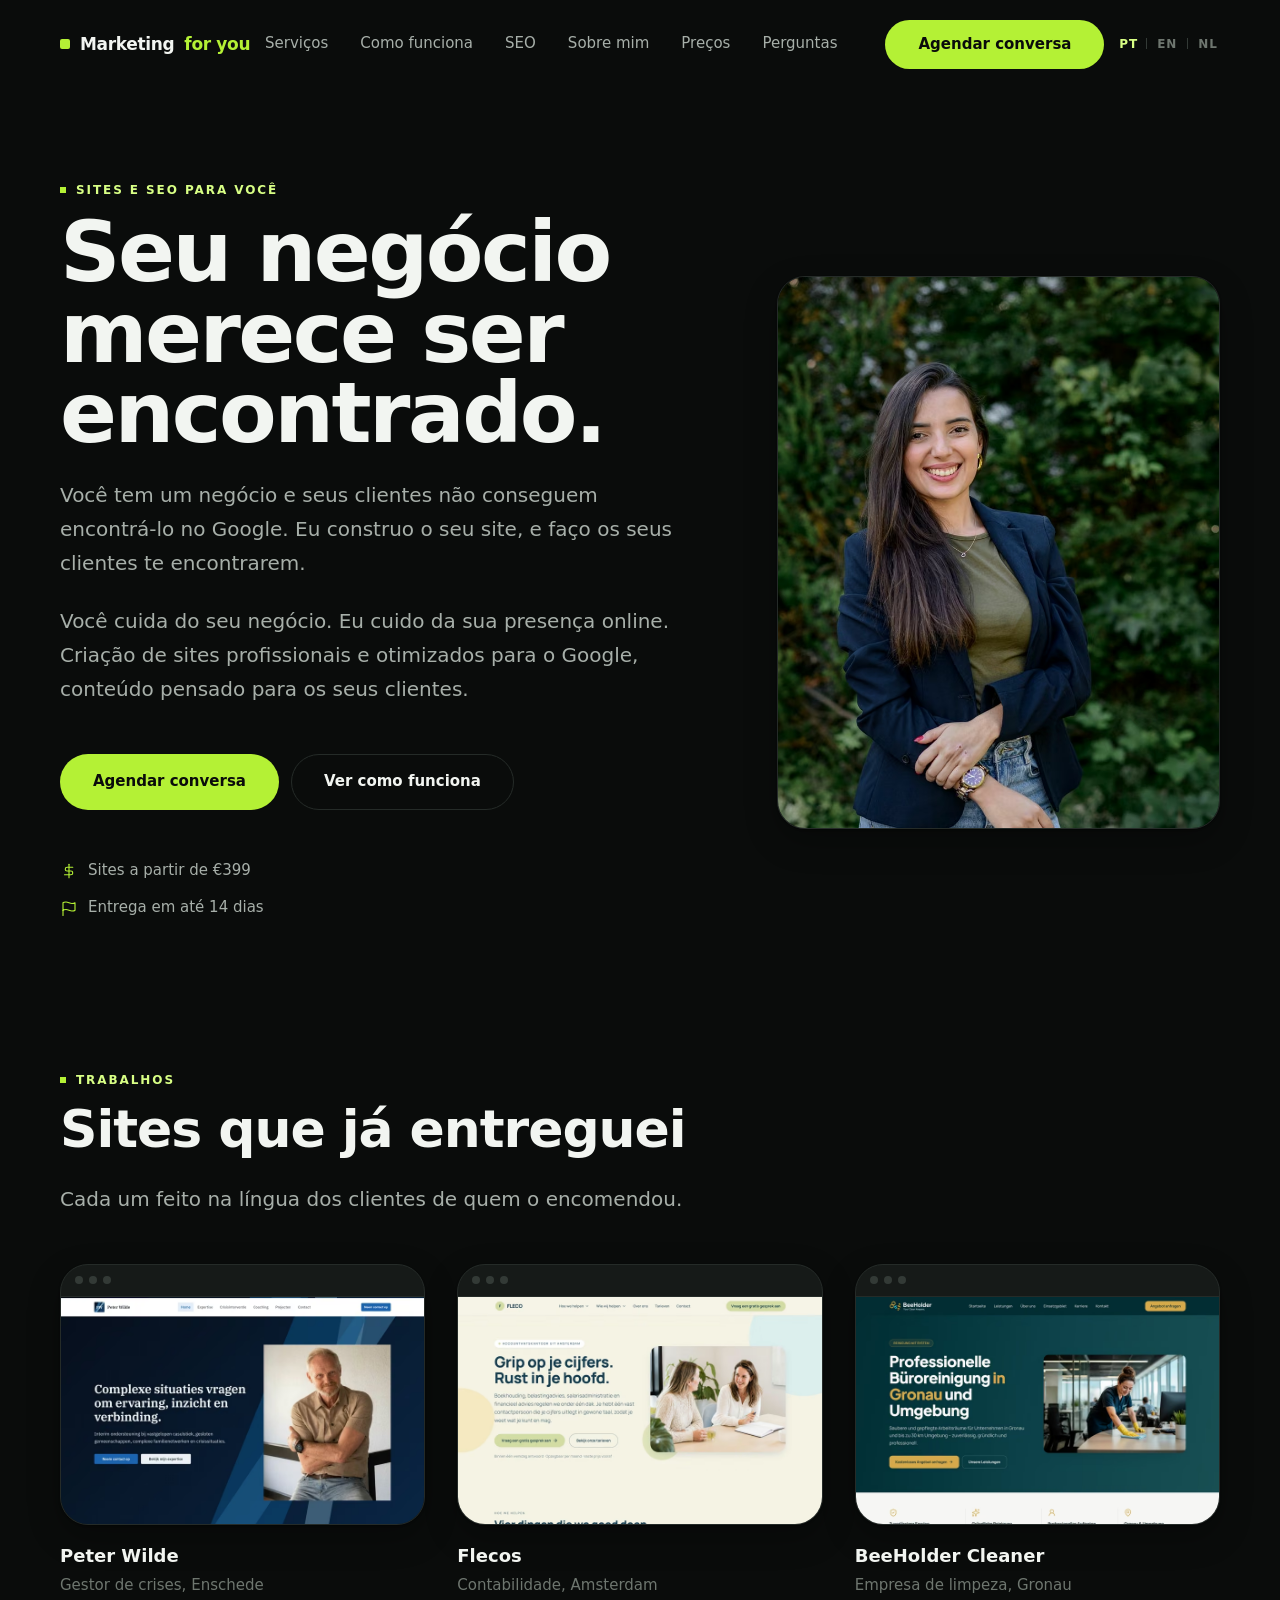
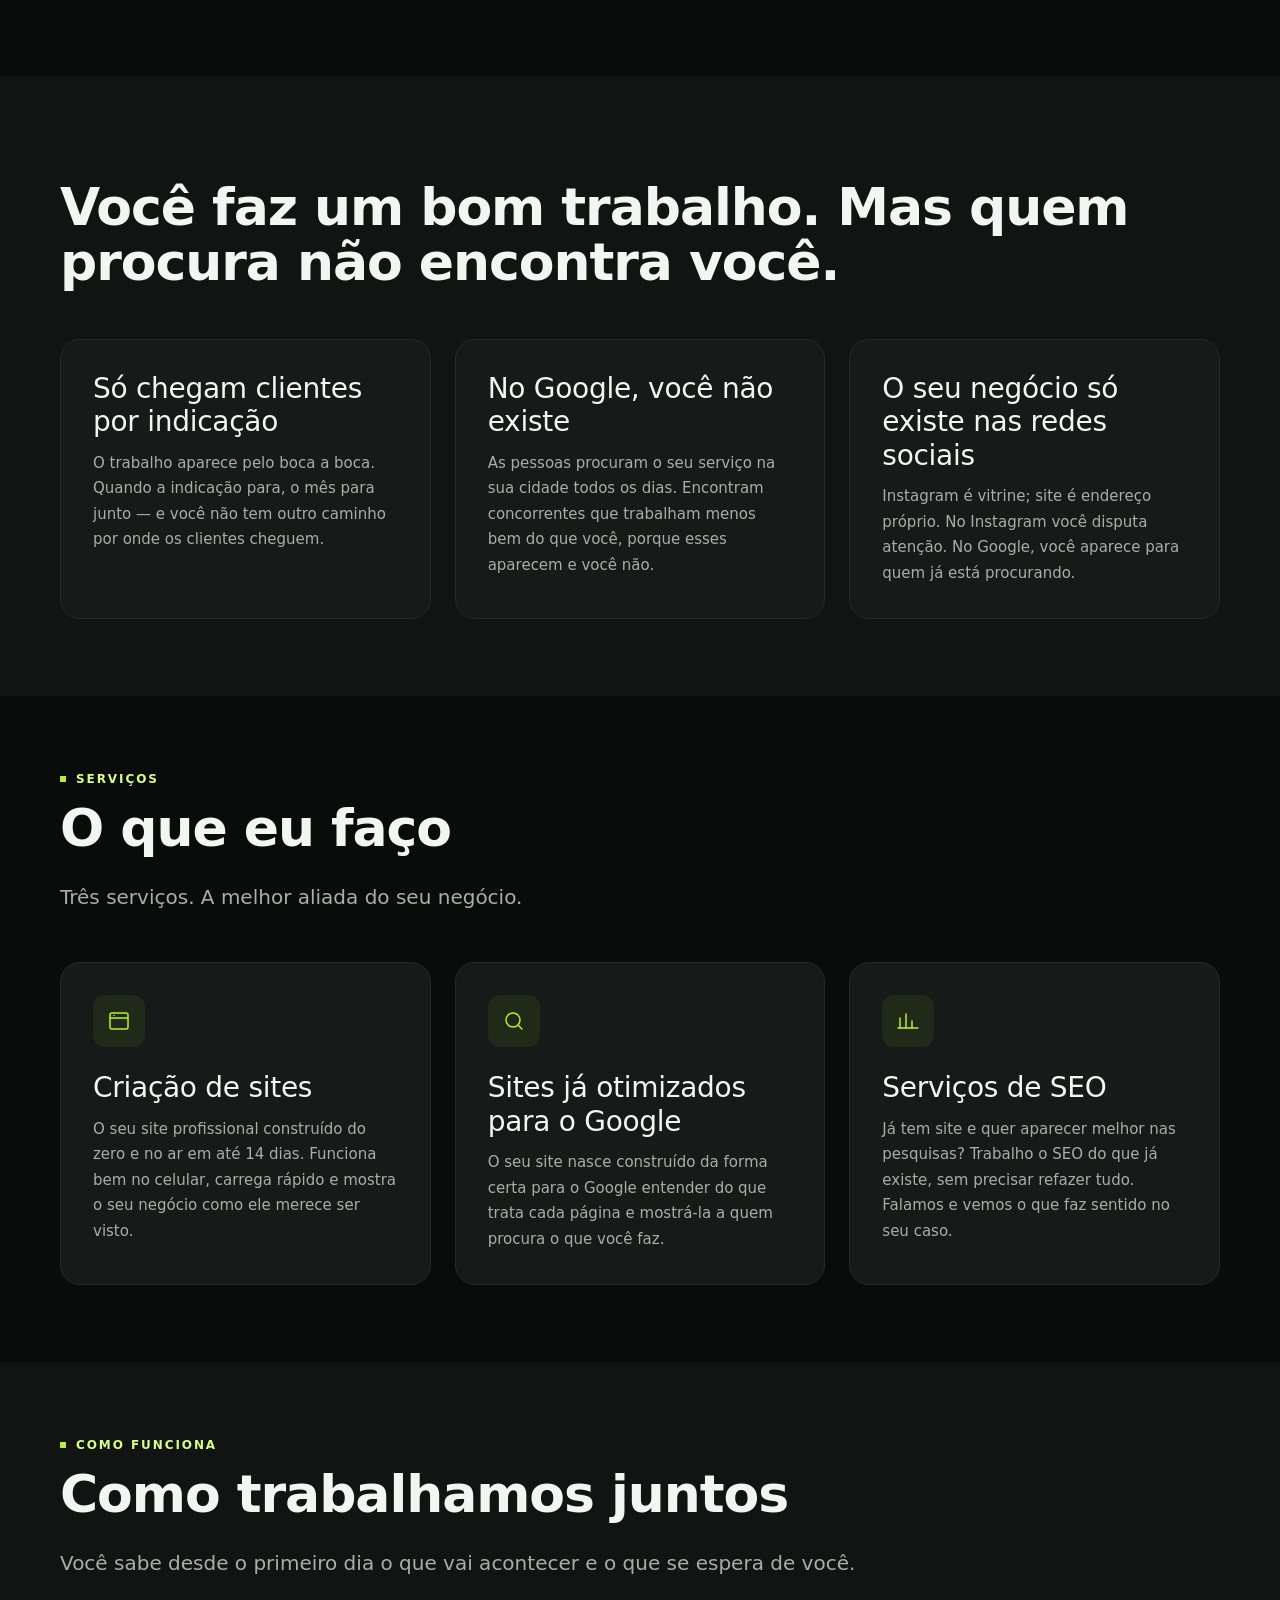
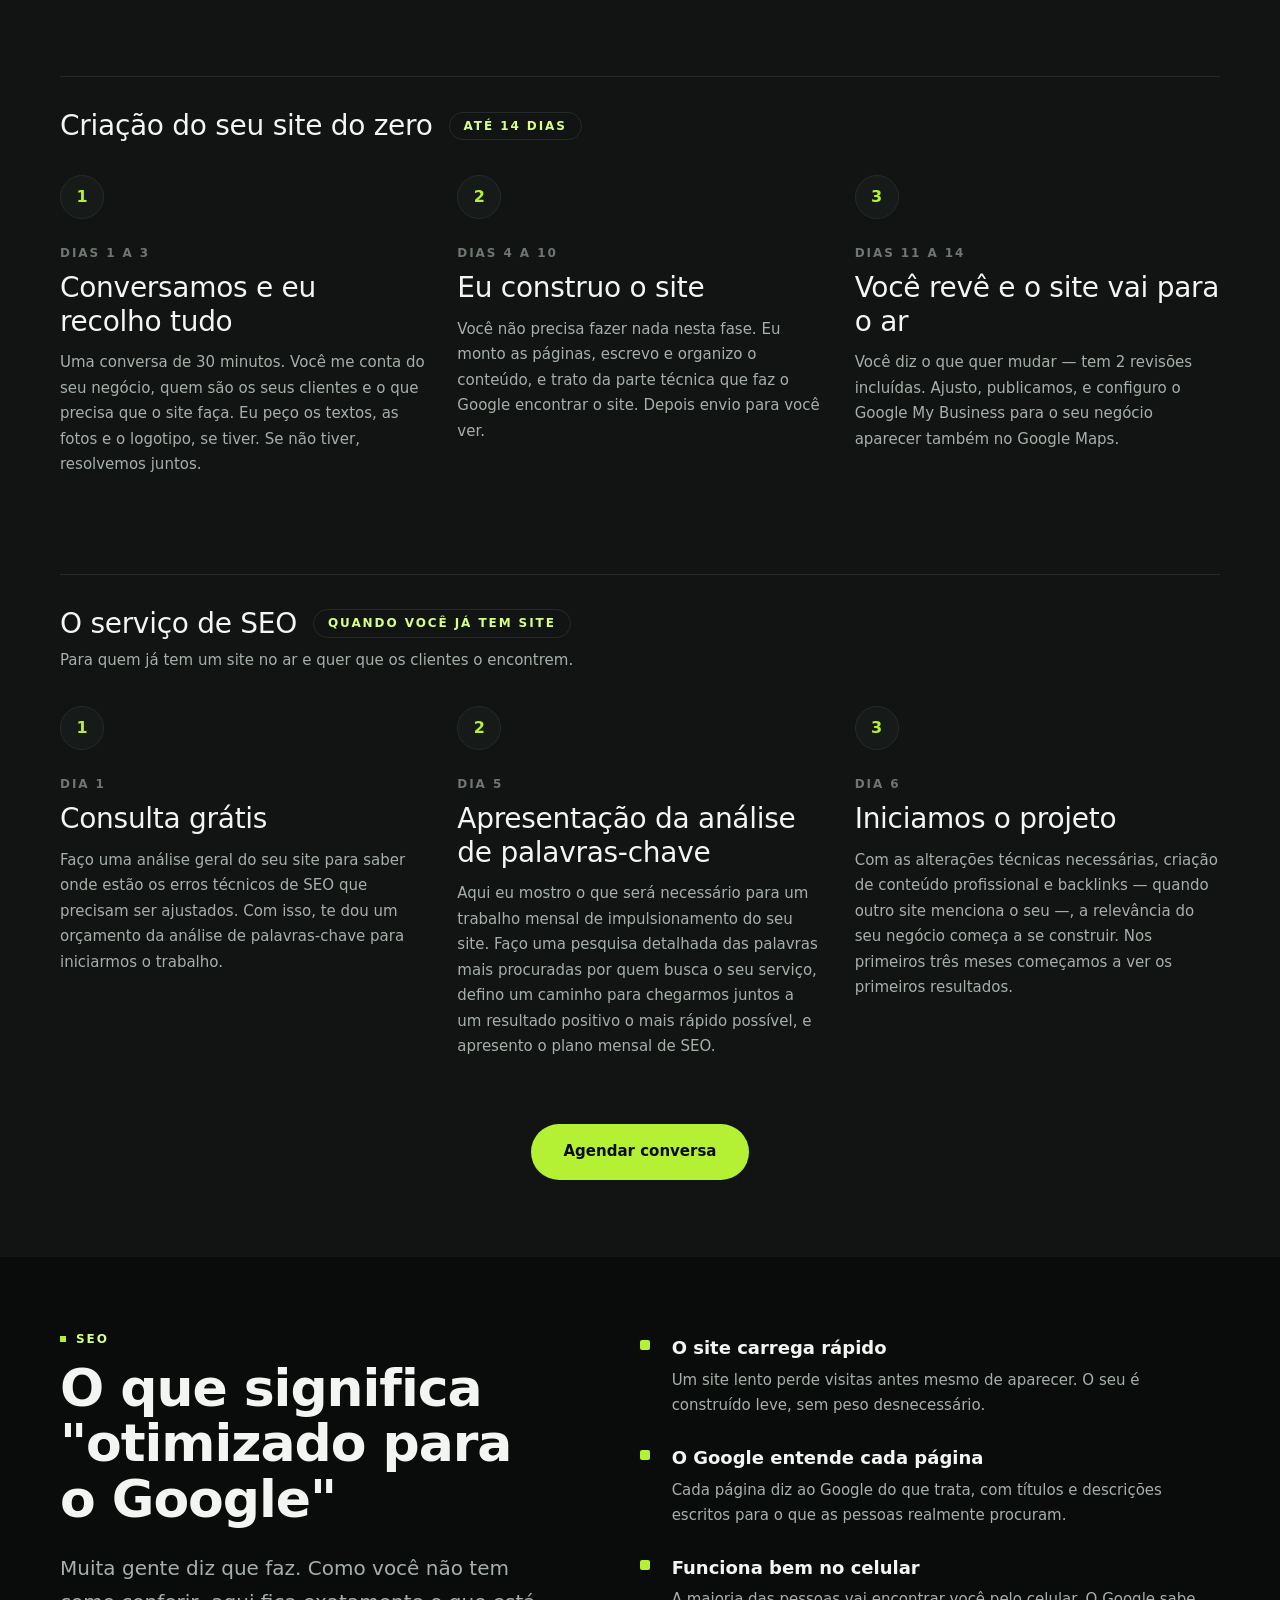
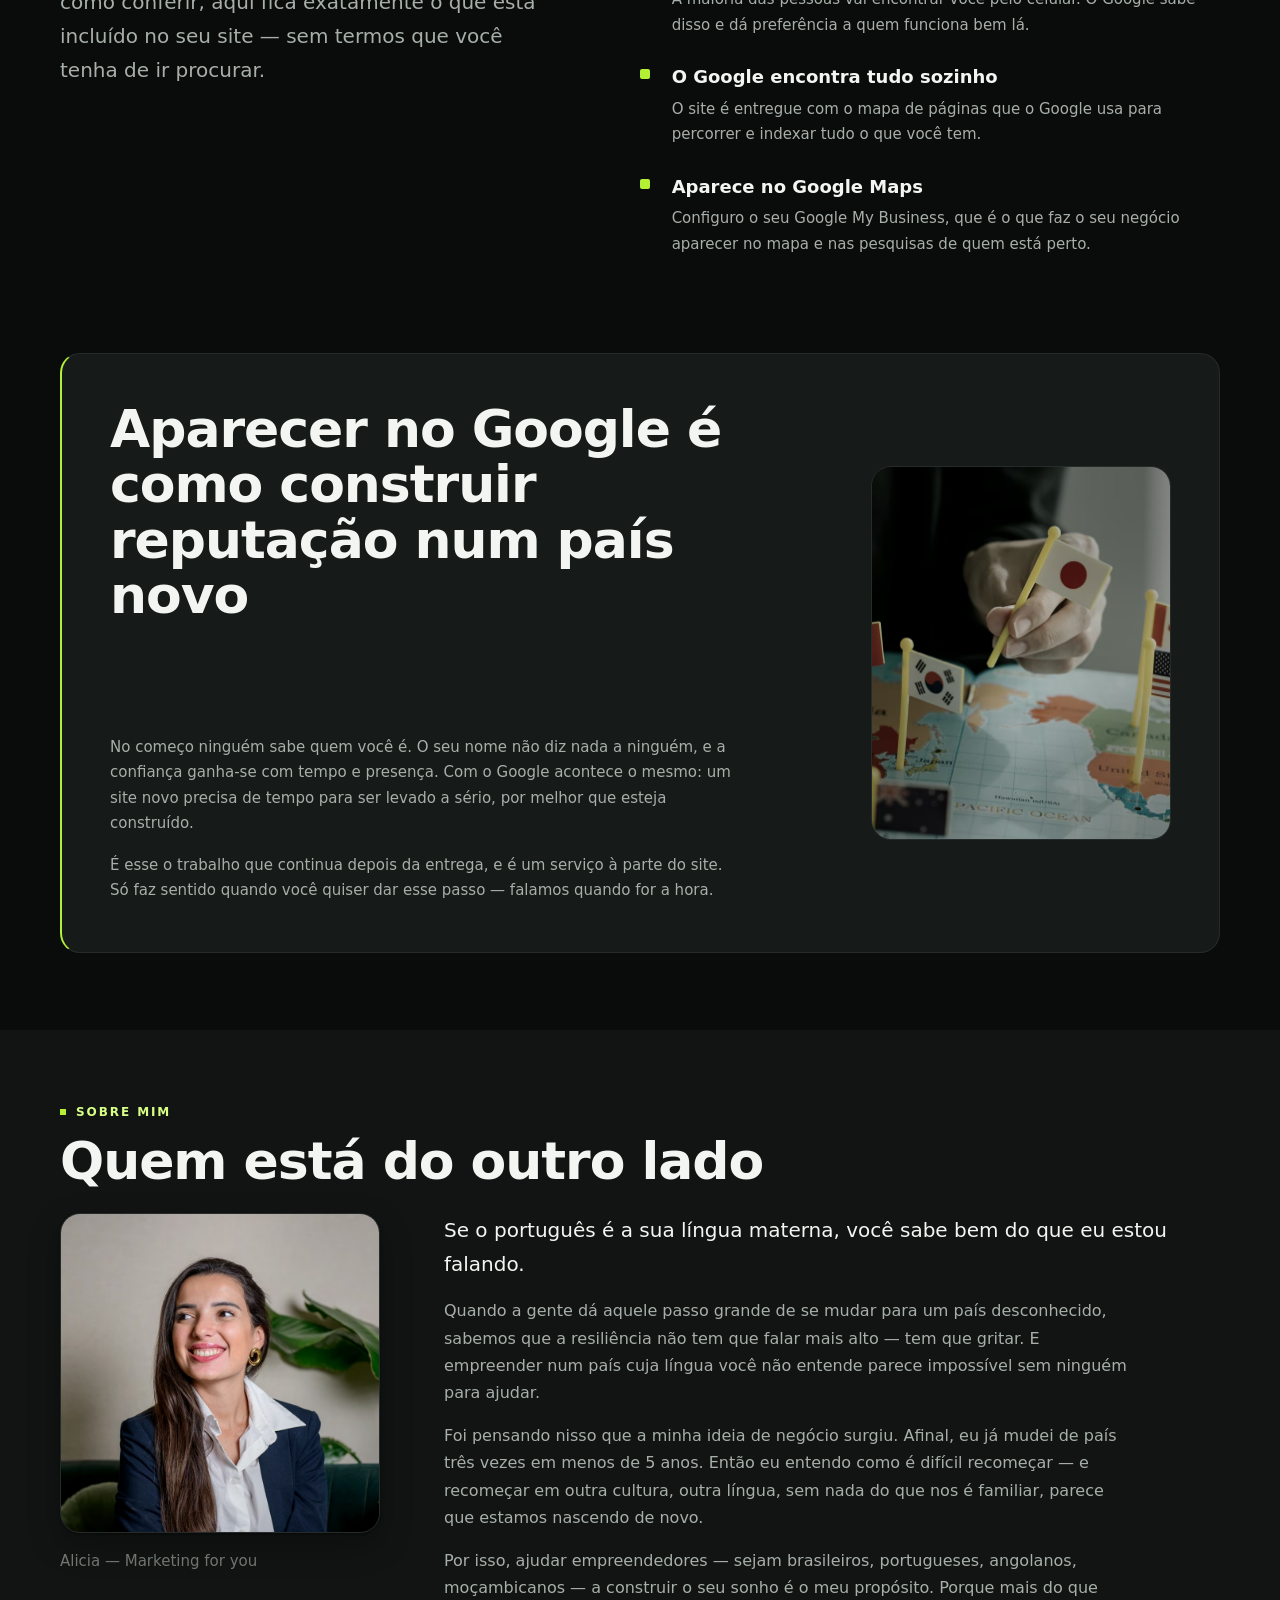
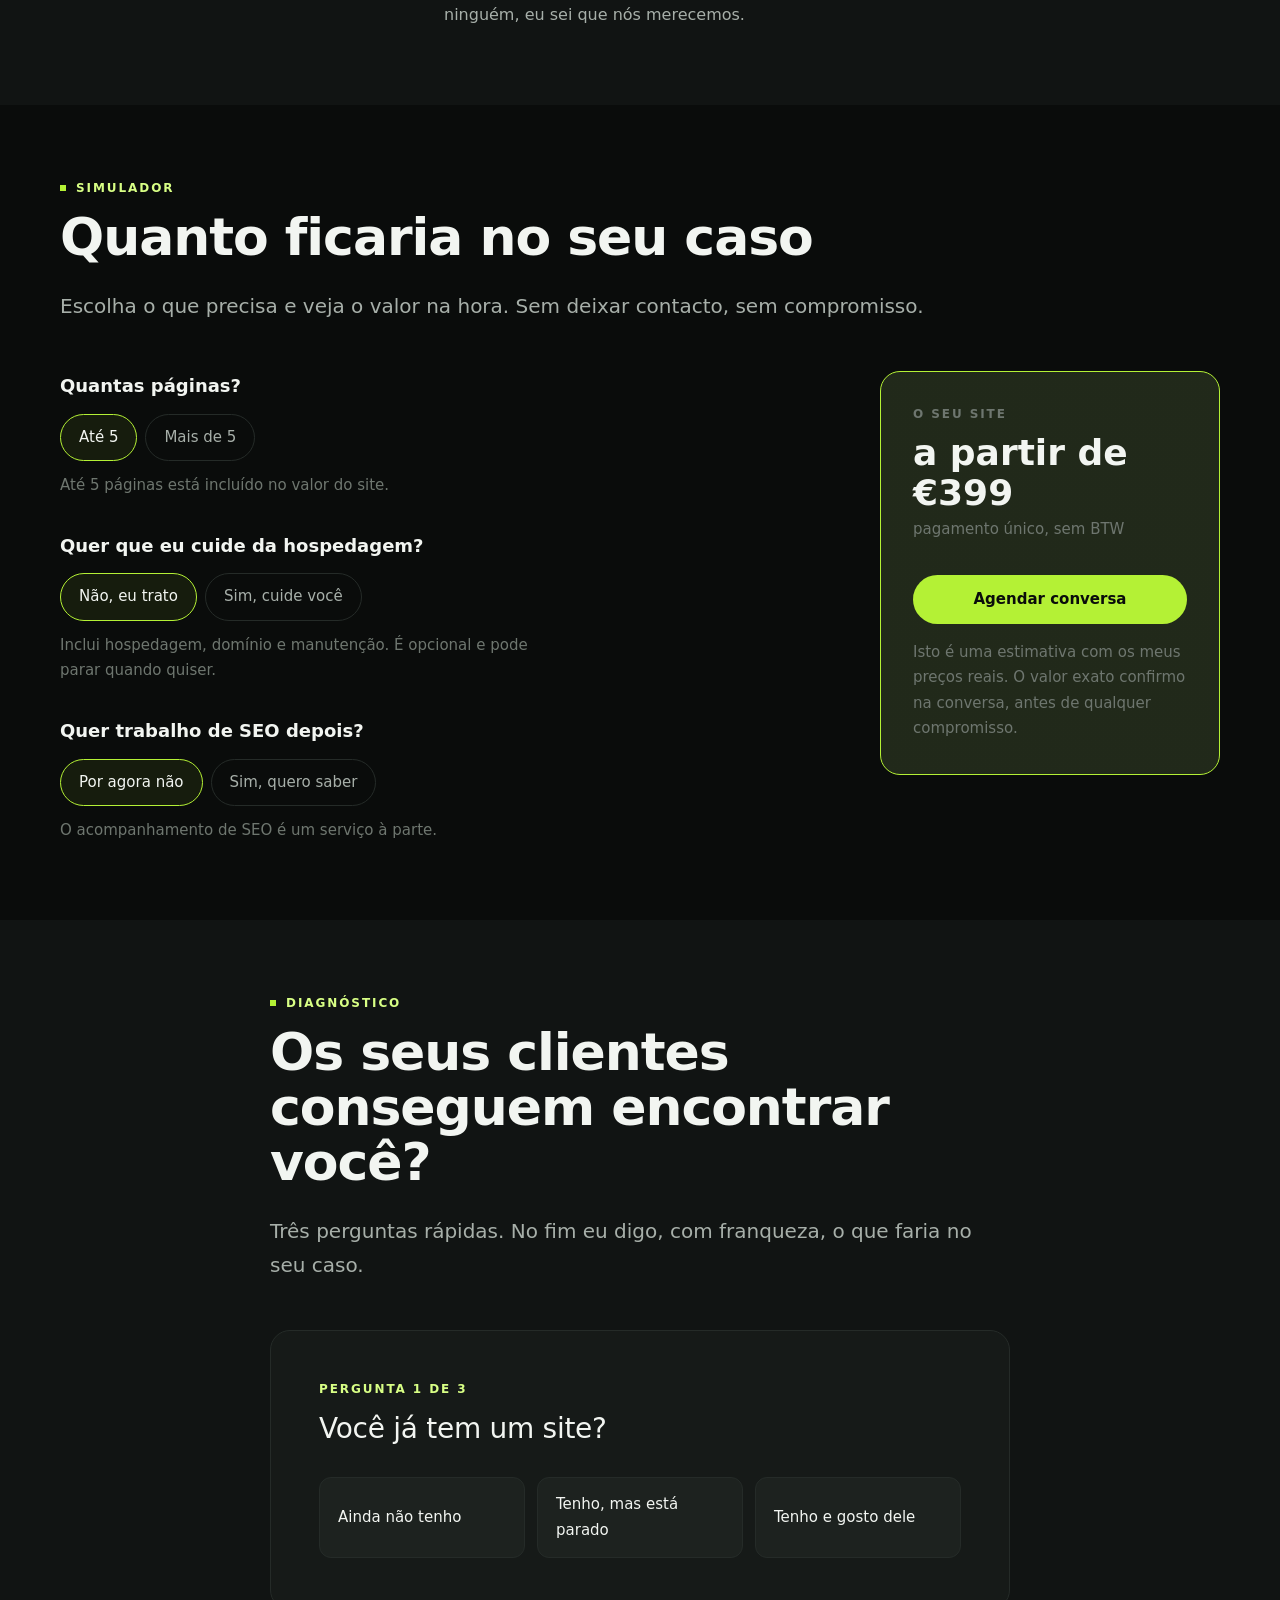
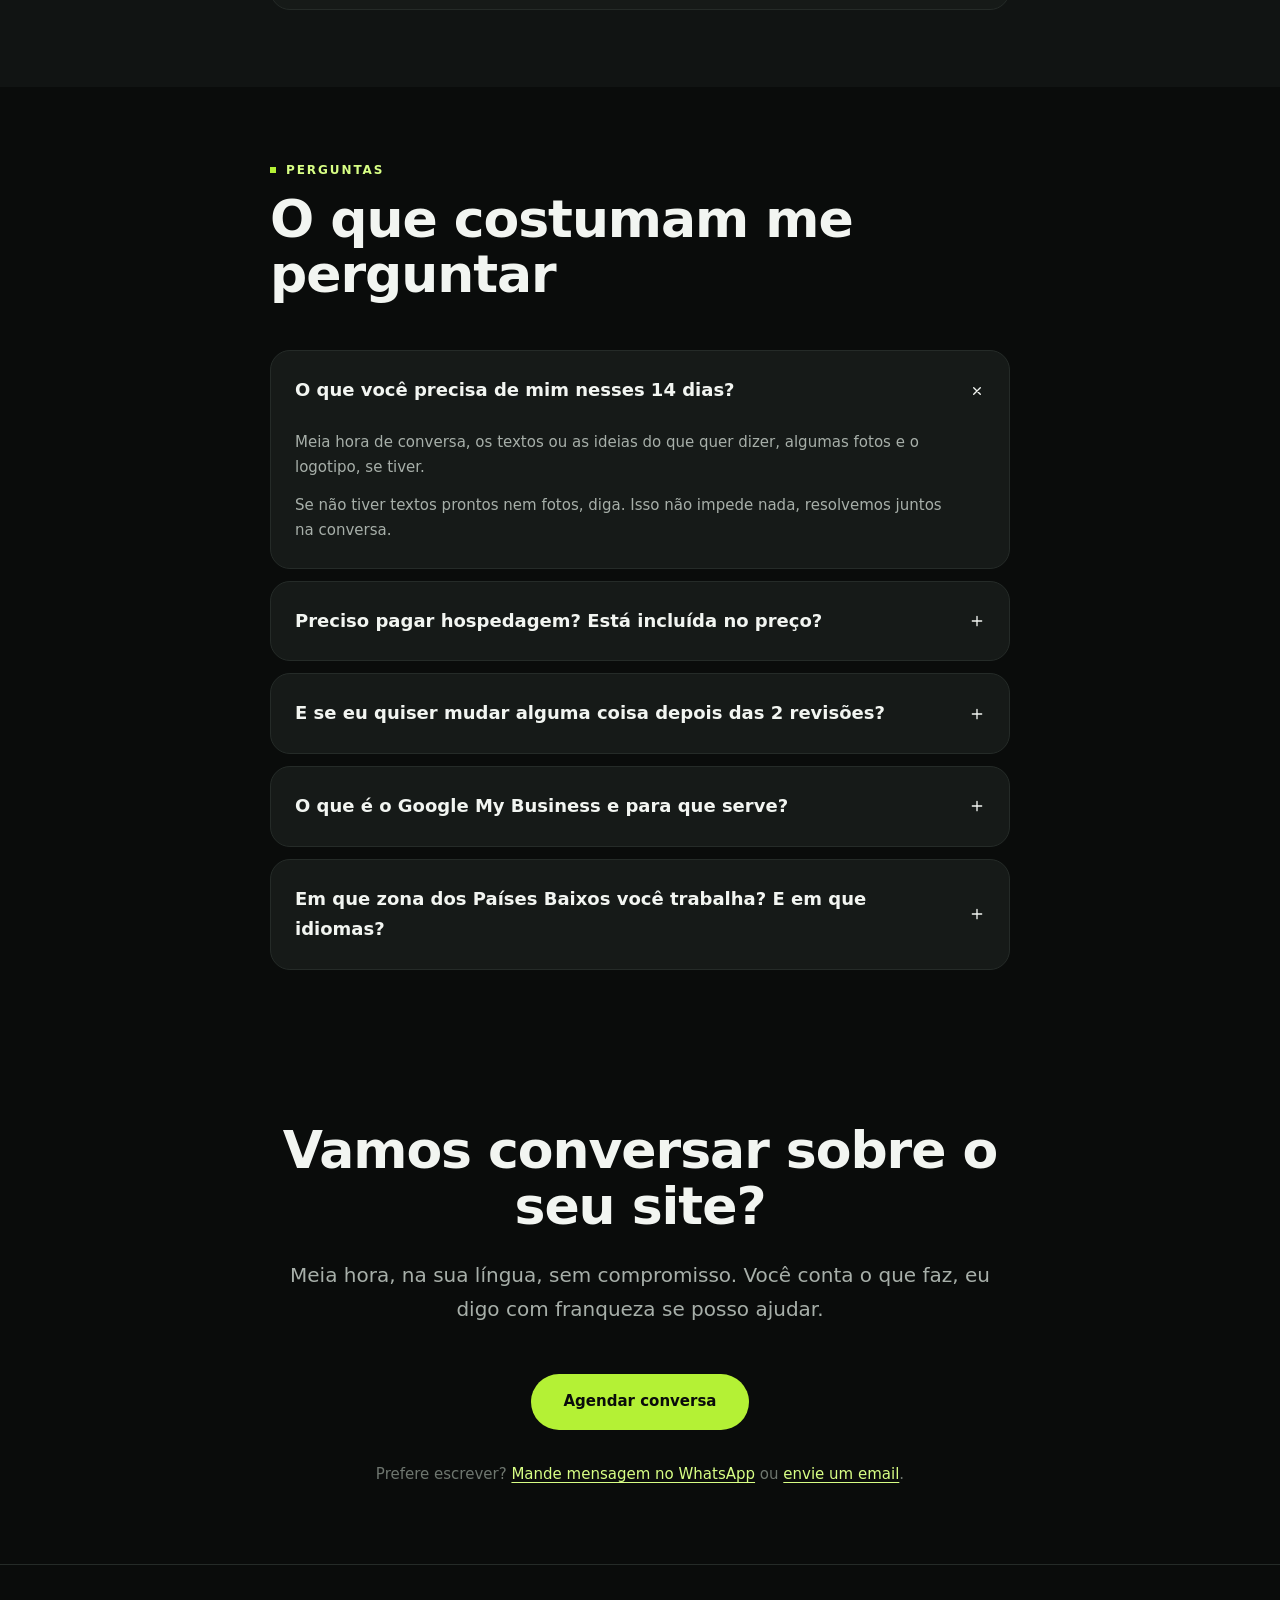
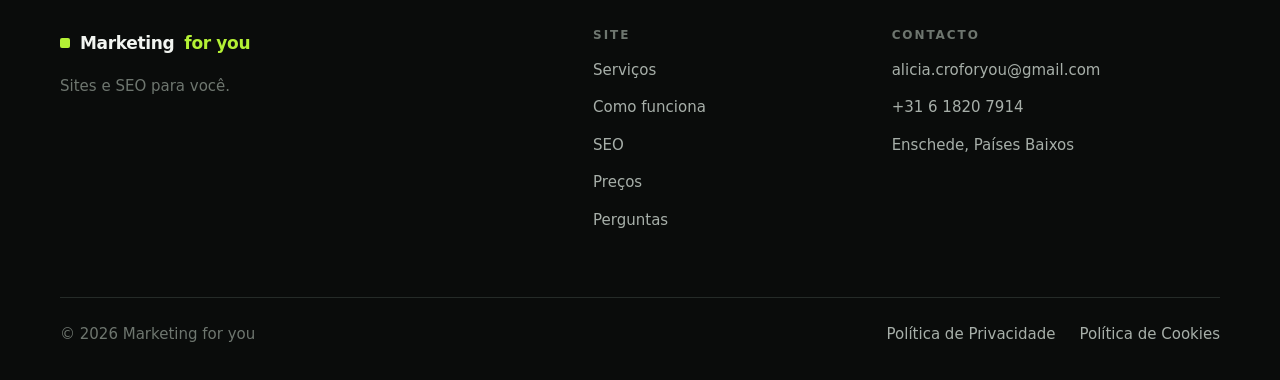
==== commit 56dead4f: "Atualiza wpp" ====
--- a/index.html
+++ b/index.html
@@ -793,9 +793,9 @@
         <h2 class="site-footer__h">Contacto</h2>
         <ul>
           <li><a href="mailto:alicia.croforyou@gmail.com">alicia.croforyou@gmail.com</a></li>
-          <li><a href="https://wa.me/31618207914" target="_blank" rel="noopener">WhatsApp +31 6 1820 7914</a></li>
-          <!-- [[A CONFIRMAR: indicativo do celular. Se for holandês, usar +31 6 82 06 37 69 ]]
-          <li><a href="tel:+31682063769">+31 6 82 06 37 69</a></li>
+          <li><a href="https://wa.me/31618207914" target="_blank" rel="noopener">+31 6 1820 7914</a></li>
+          <!-- [[A CONFIRMAR: indicativo do celular. Se for holandês, usar +31 6 1820 7914 ]]
+          <li><a href="tel:+31618207914">+31 6 18207914</a></li>
           -->
           <li>Enschede, Países Baixos</li>
         </ul>
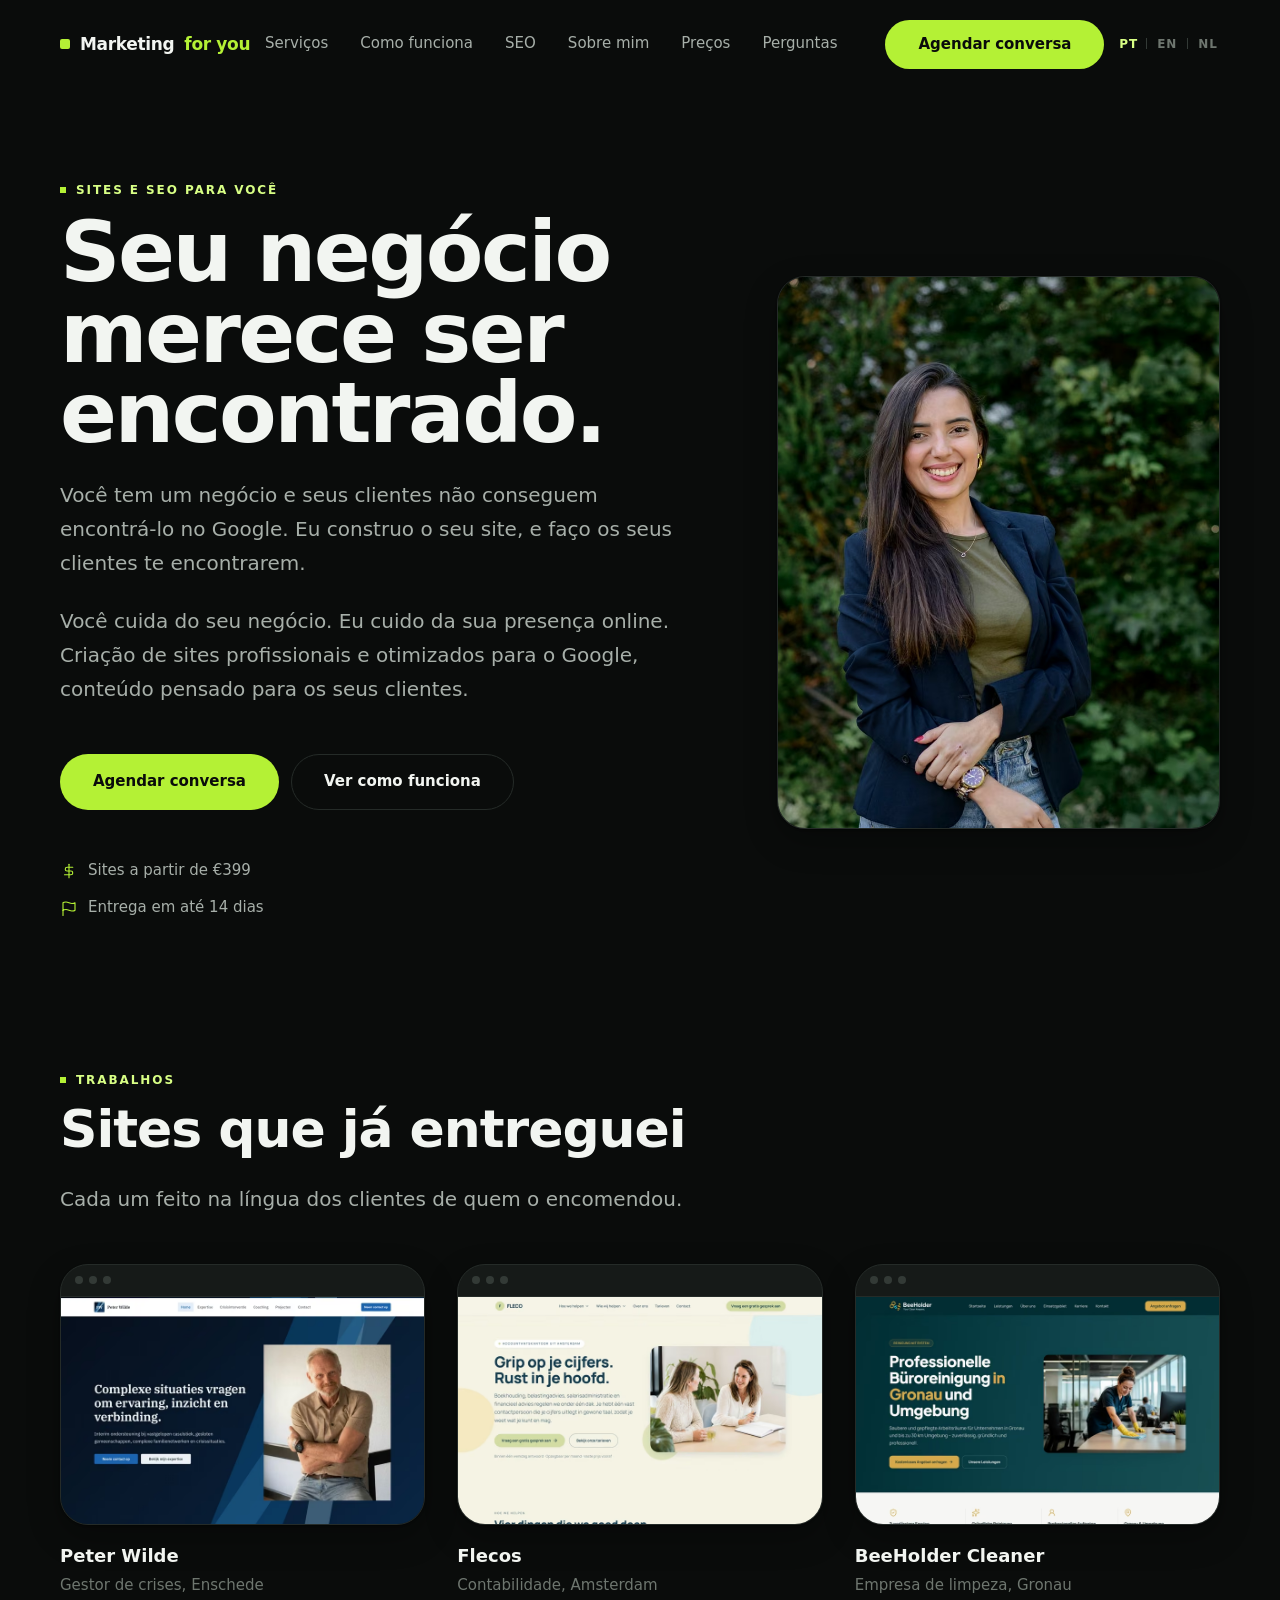
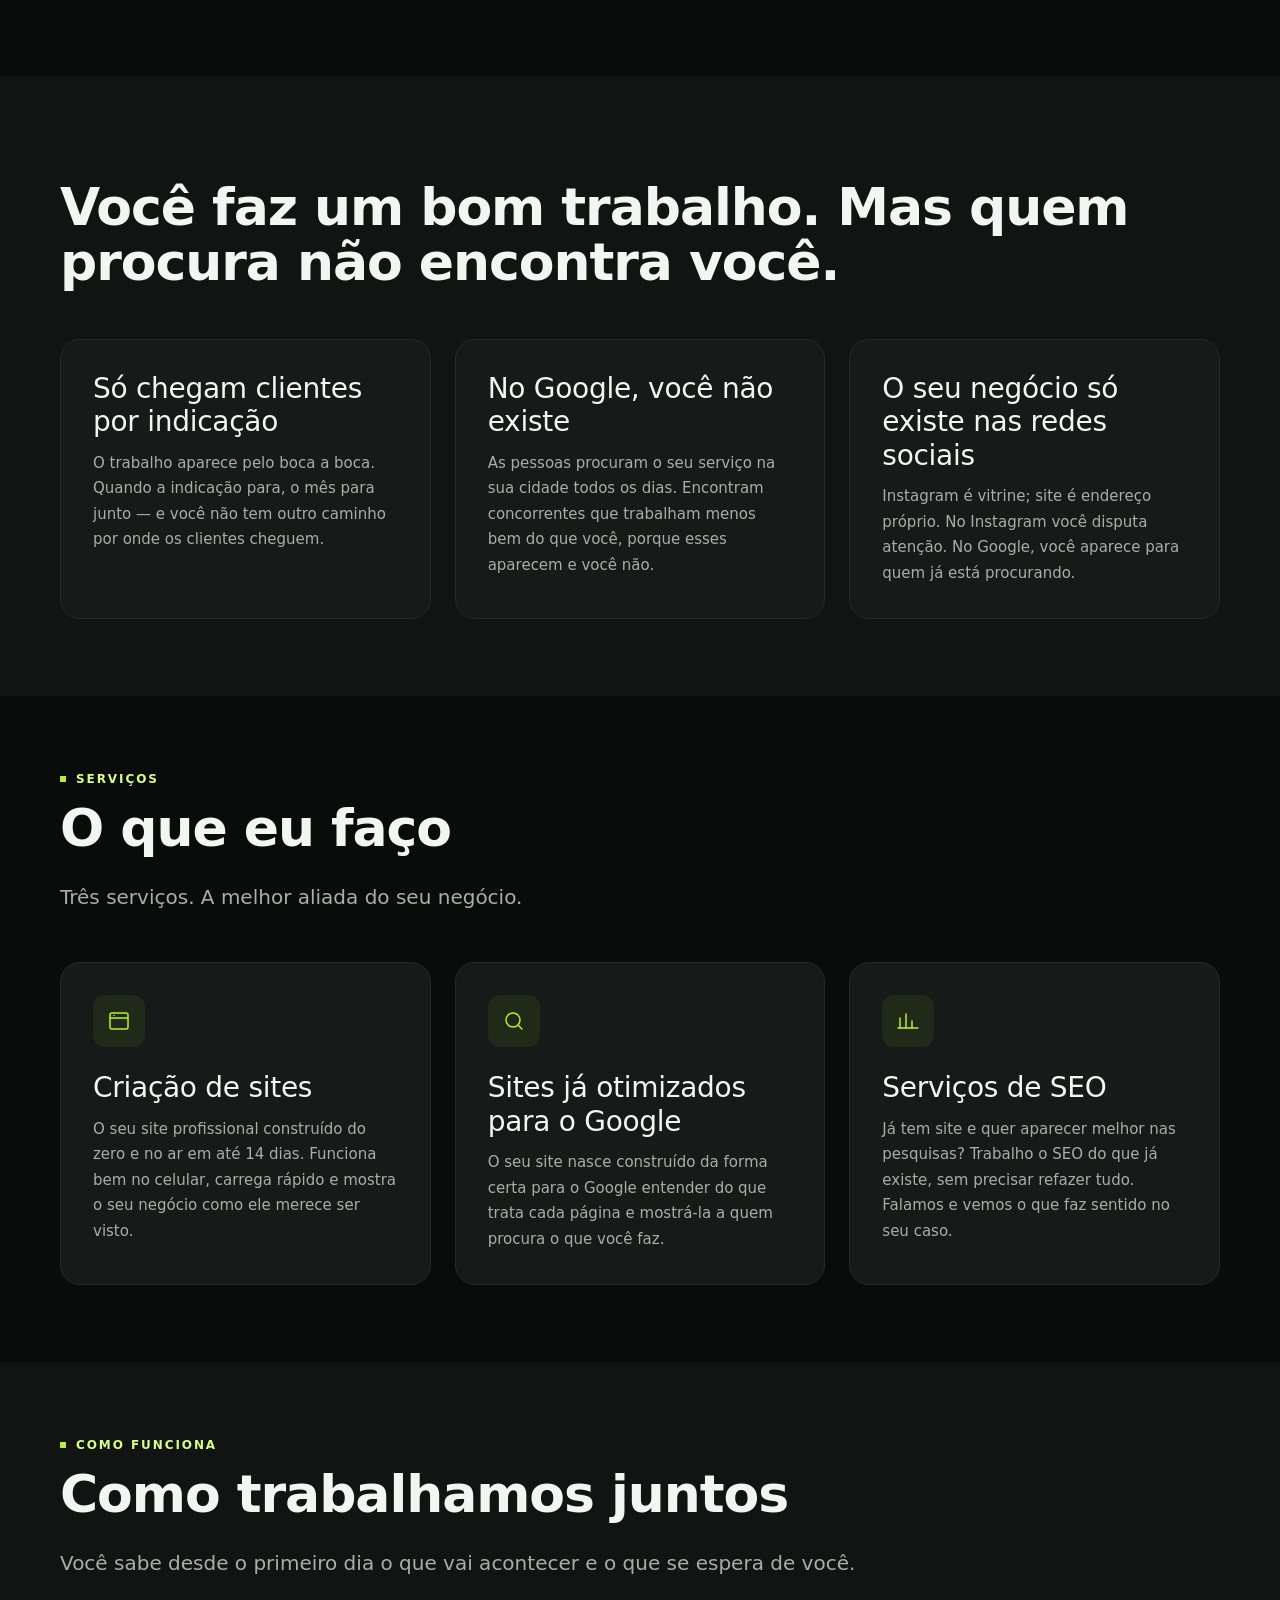
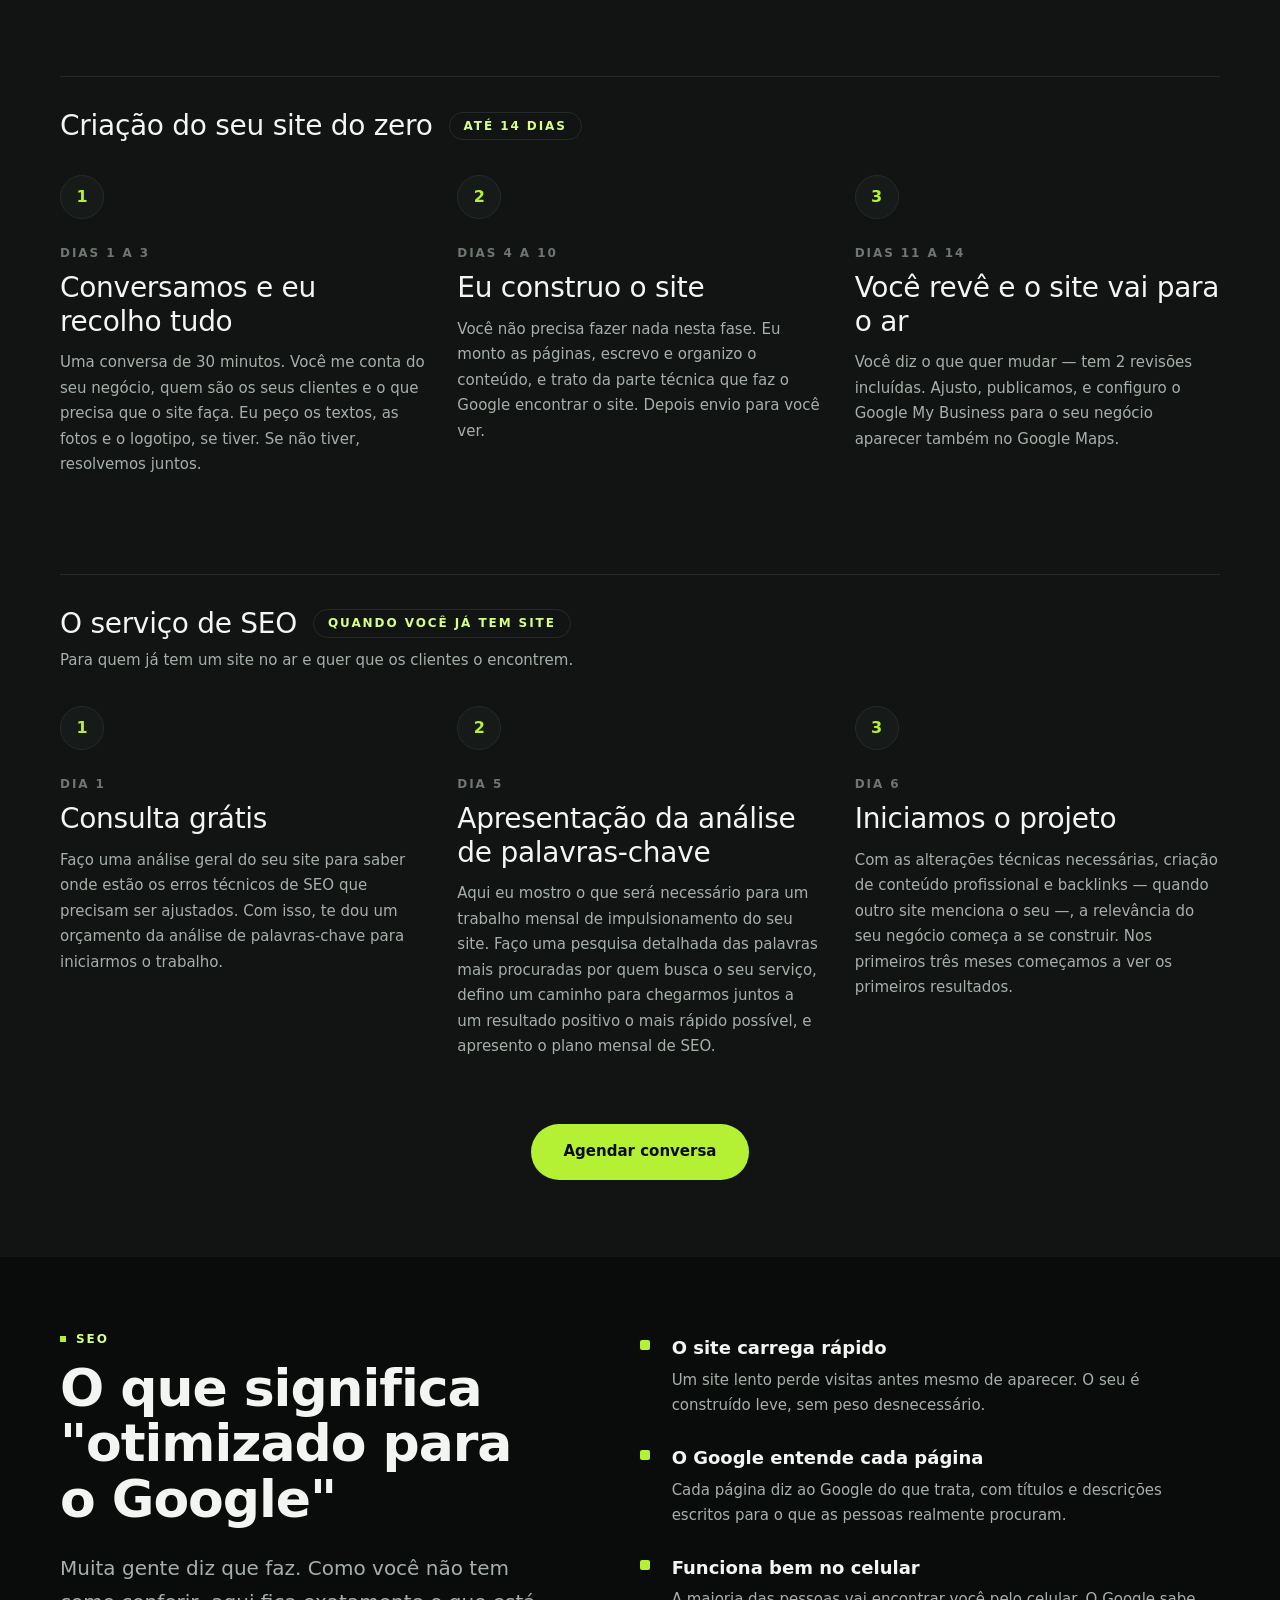
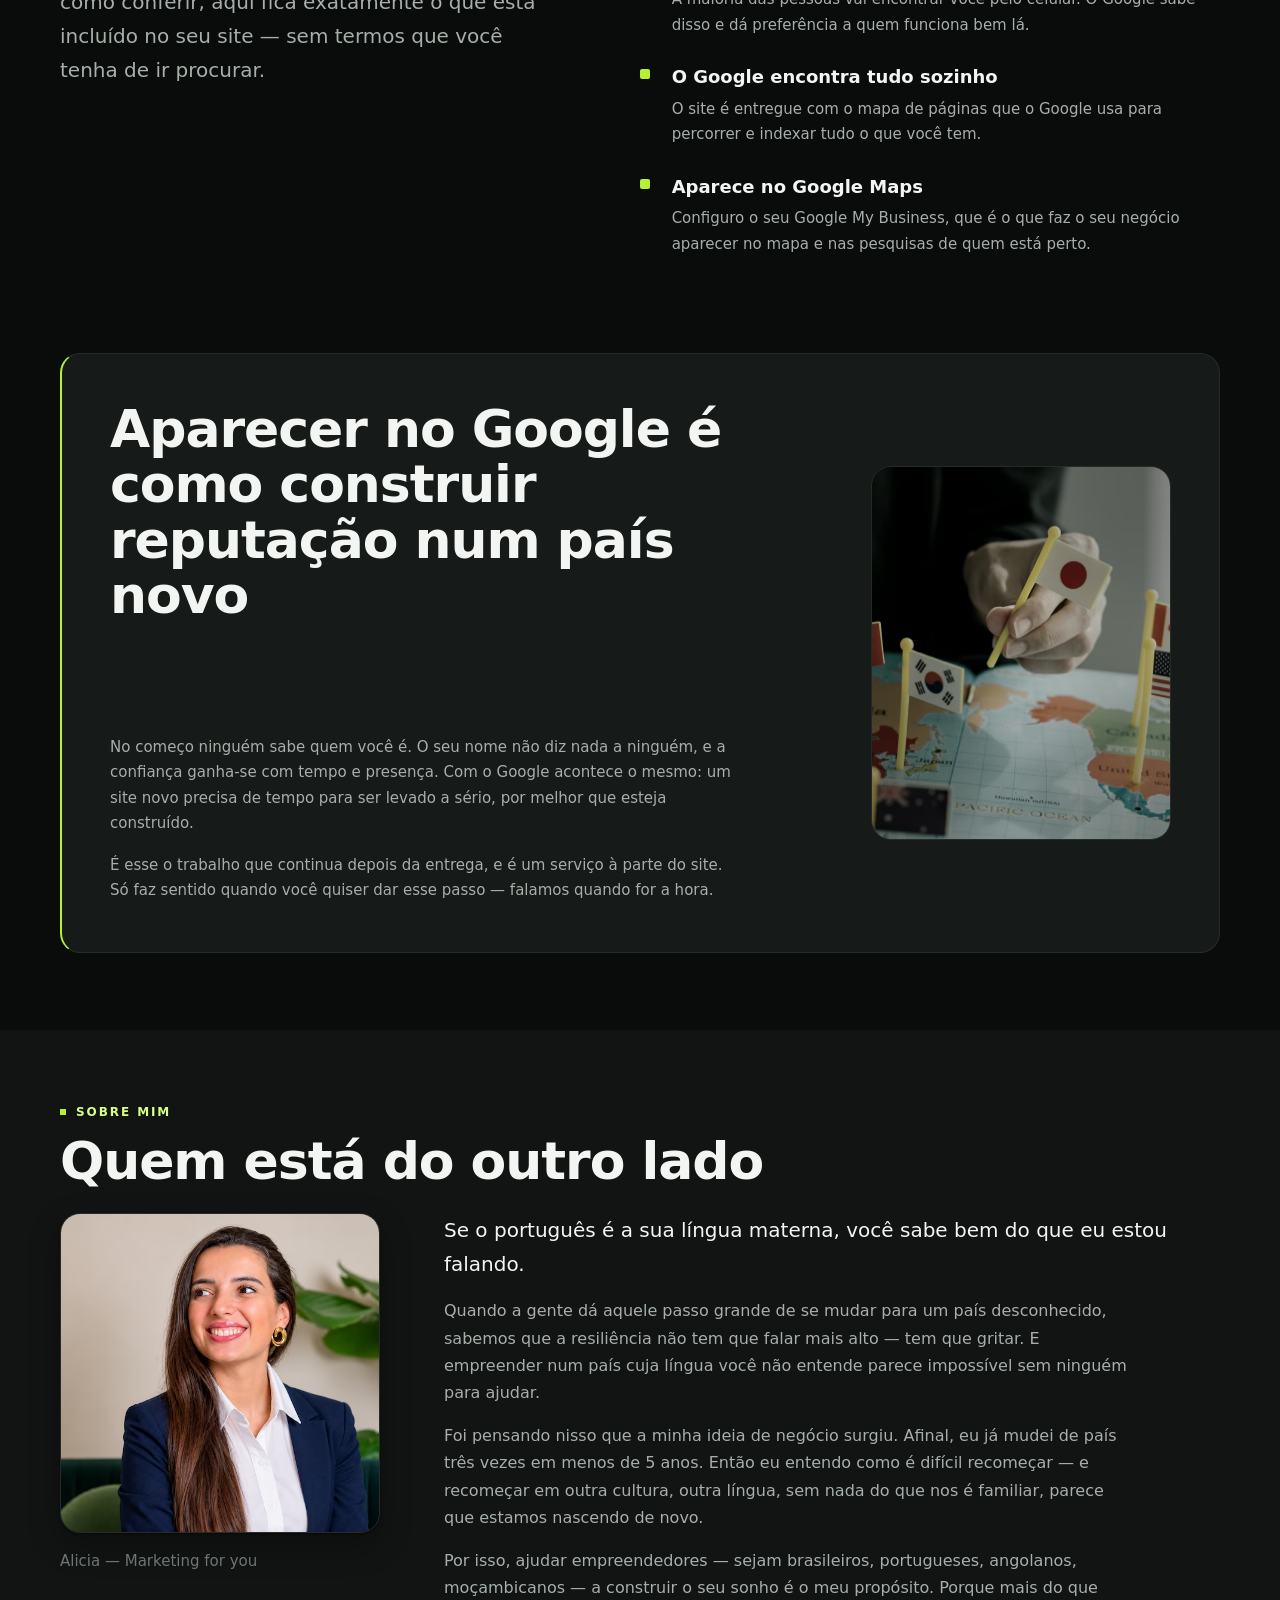
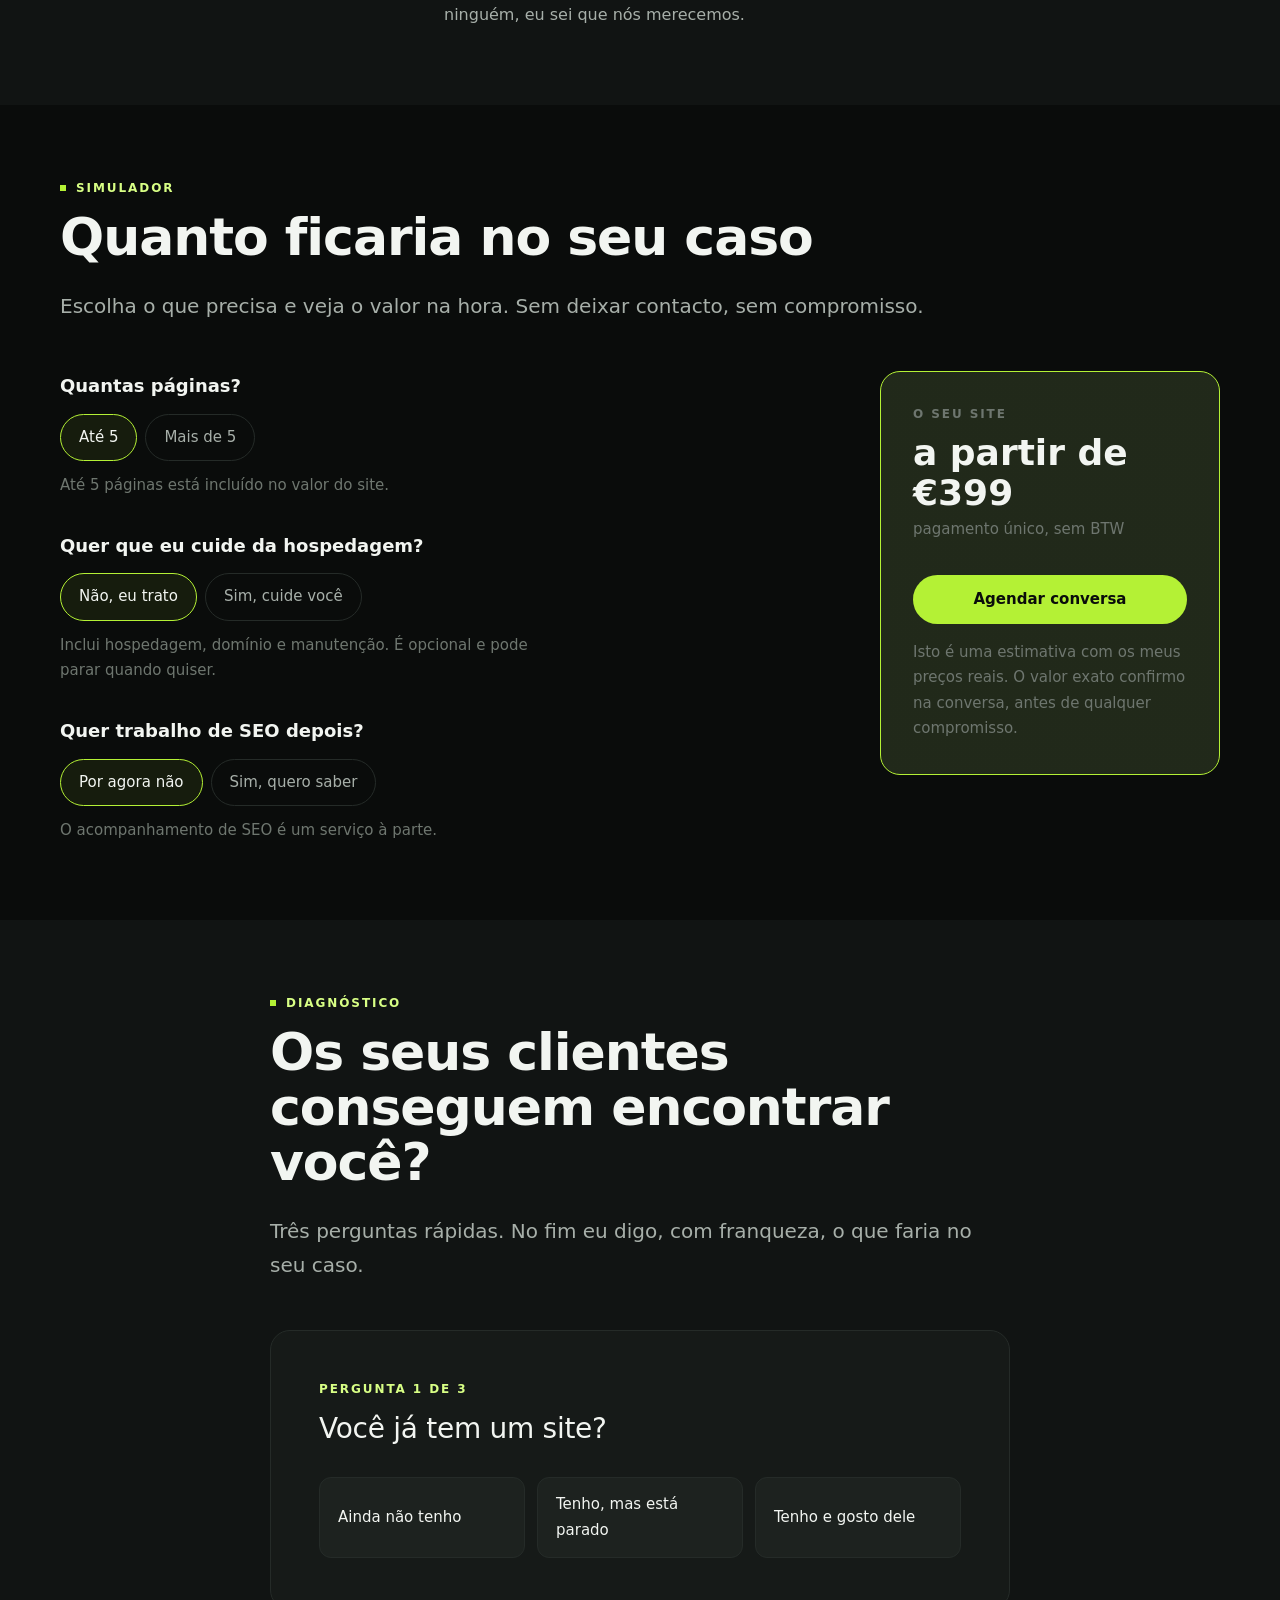
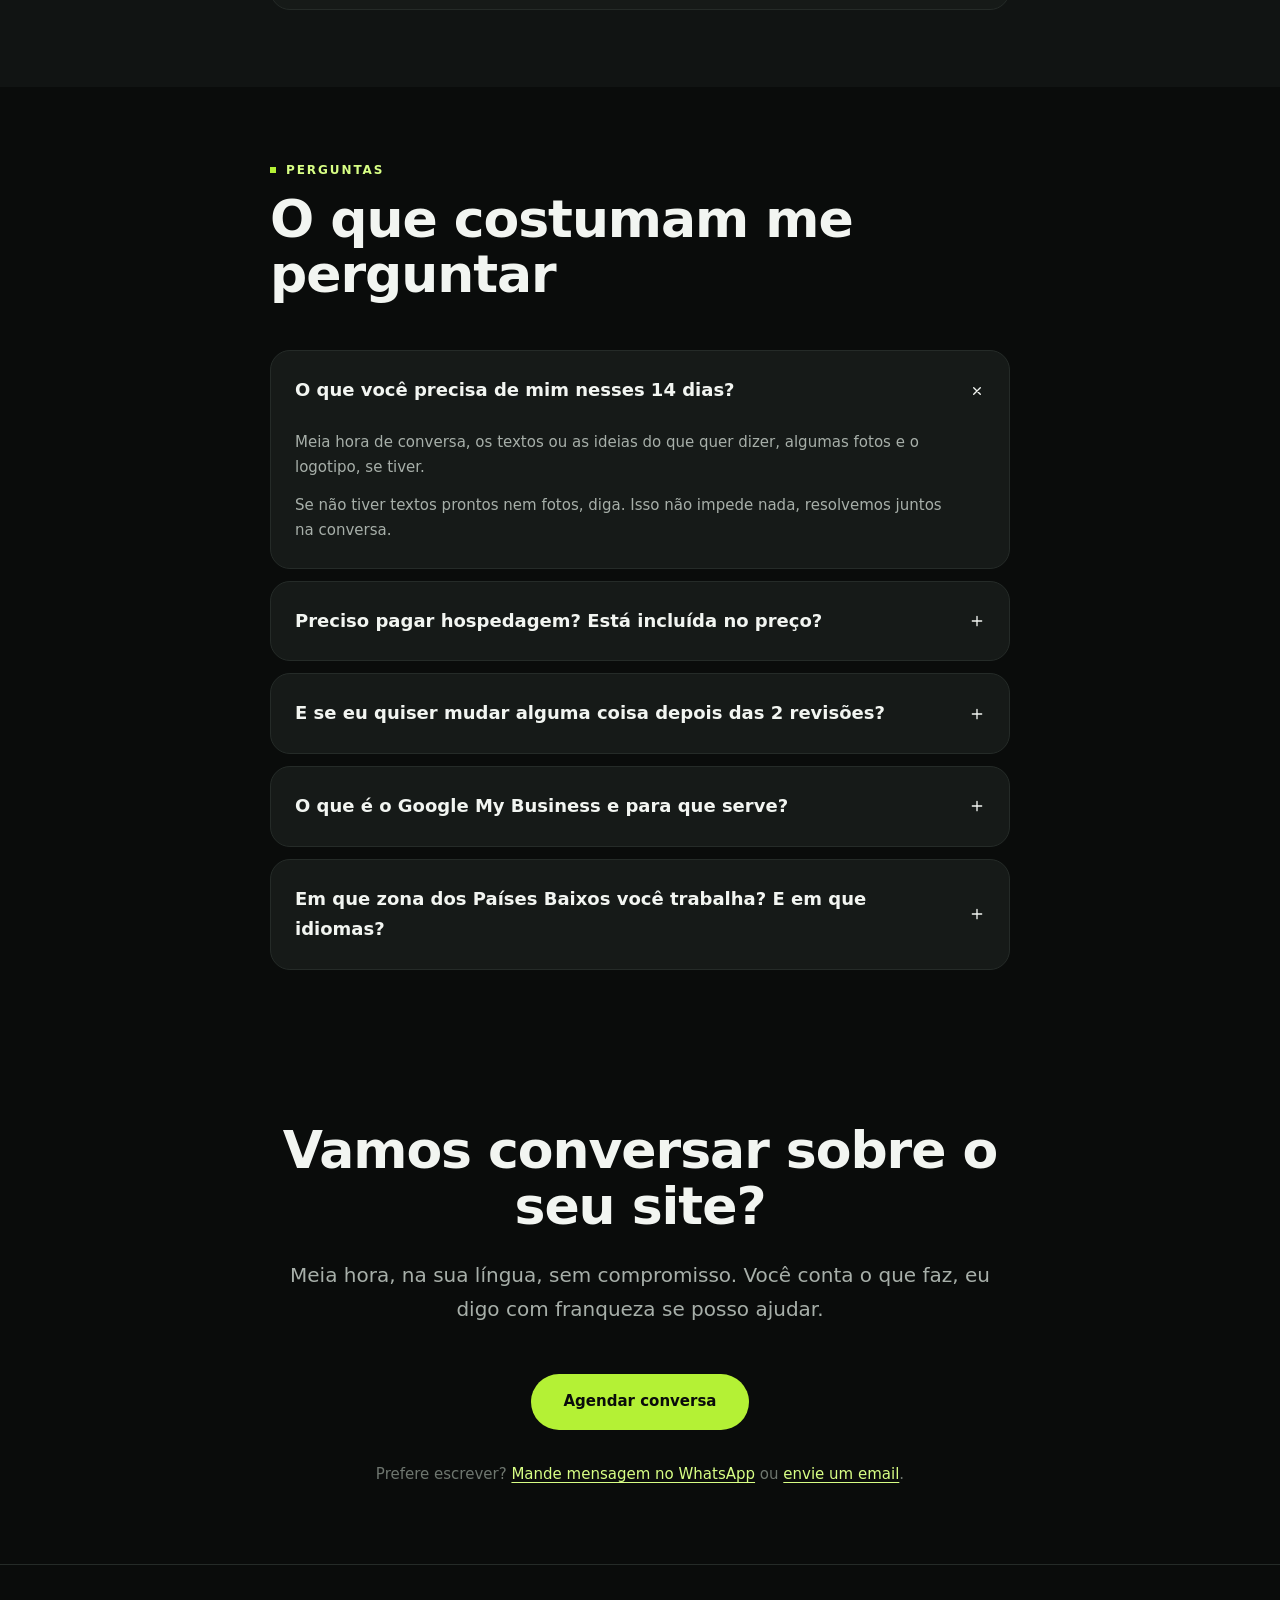
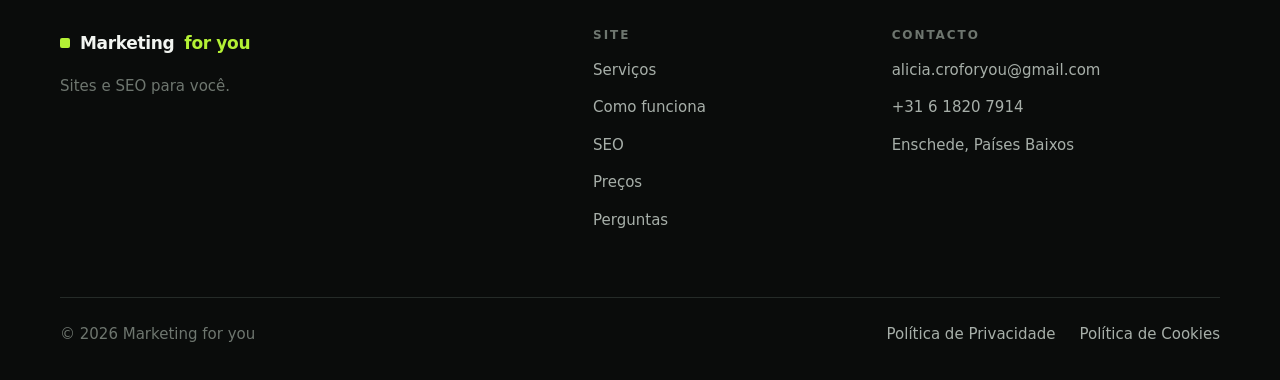
==== commit 07e02172: "Atualiza fotos do site" ====
--- a/index.html
+++ b/index.html
@@ -546,17 +546,19 @@
       <div class="about" data-reveal>
         <figure class="portrait portrait--inline">
             <picture>
-              <source type="image/avif"
-                      srcset="assets/img/retrato-alicia-800.avif 800w, assets/img/retrato-alicia-1200.avif 1200w"
-                      sizes="(min-width: 1024px) 320px, 220px">
-              <source type="image/webp"
-                      srcset="assets/img/retrato-alicia-800.webp 800w, assets/img/retrato-alicia-1200.webp 1200w"
-                      sizes="(min-width: 1024px) 320px, 220px">
-              <img src="assets/img/retrato-alicia-800.webp"
-                   alt="Alicia, fundadora da Marketing for you, sentada no escritório"
-                   width="800" height="800"
-                   loading="lazy" decoding="async">
-            </picture>
+  <source type="image/avif"
+          srcset="assets/img/retrato-alicia-800.avif 800w, assets/img/retrato-alicia-1200.avif 1200w"
+          sizes="(min-width: 1024px) 320px, 220px">
+
+  <source type="image/webp"
+          srcset="assets/img/retrato-alicia-800.webp 800w, assets/img/retrato-alicia-1200.webp 1200w"
+          sizes="(min-width: 1024px) 320px, 220px">
+
+  <img src="assets/img/retrato-alicia-800.webp"
+       alt="Alicia, fundadora da Marketing for you"
+       width="1200" height="808"
+       loading="lazy" decoding="async">
+</picture>
             <figcaption>Alicia — Marketing for you</figcaption>
           </figure>
         <div class="about__text">
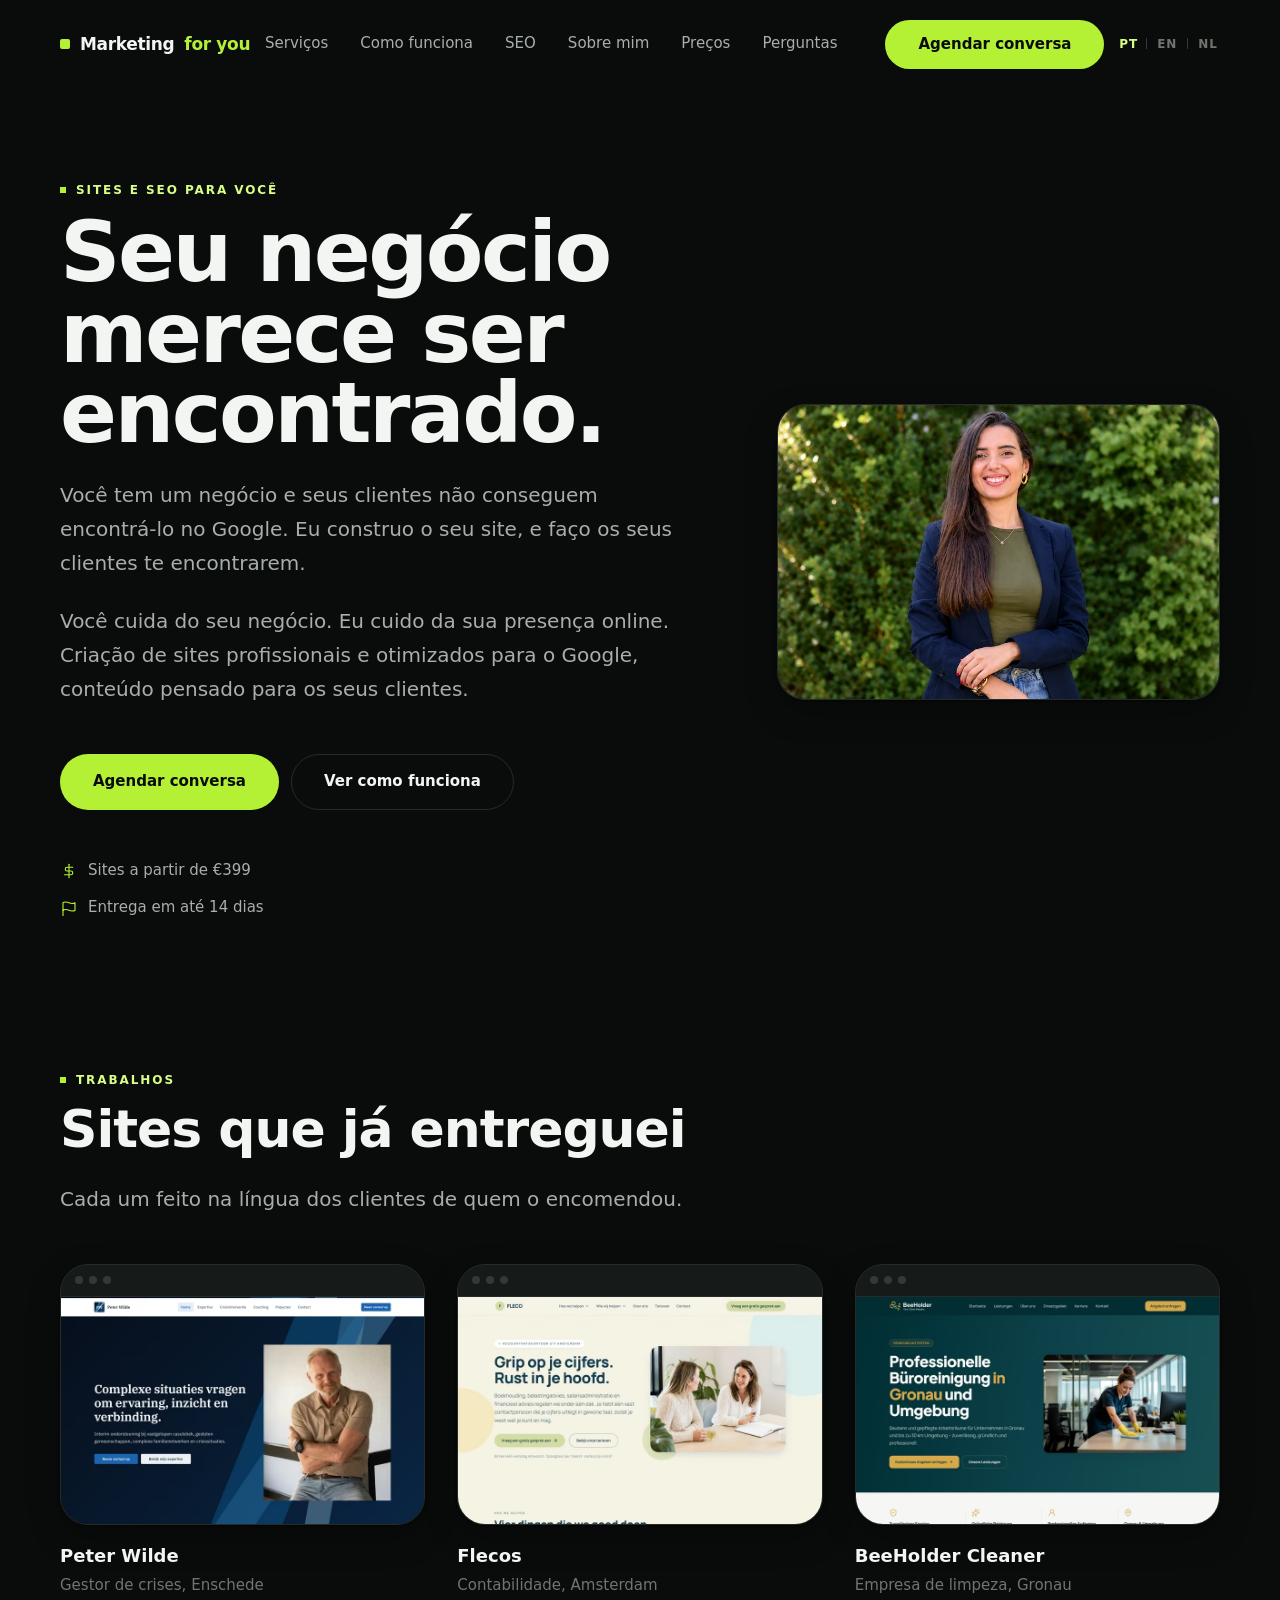
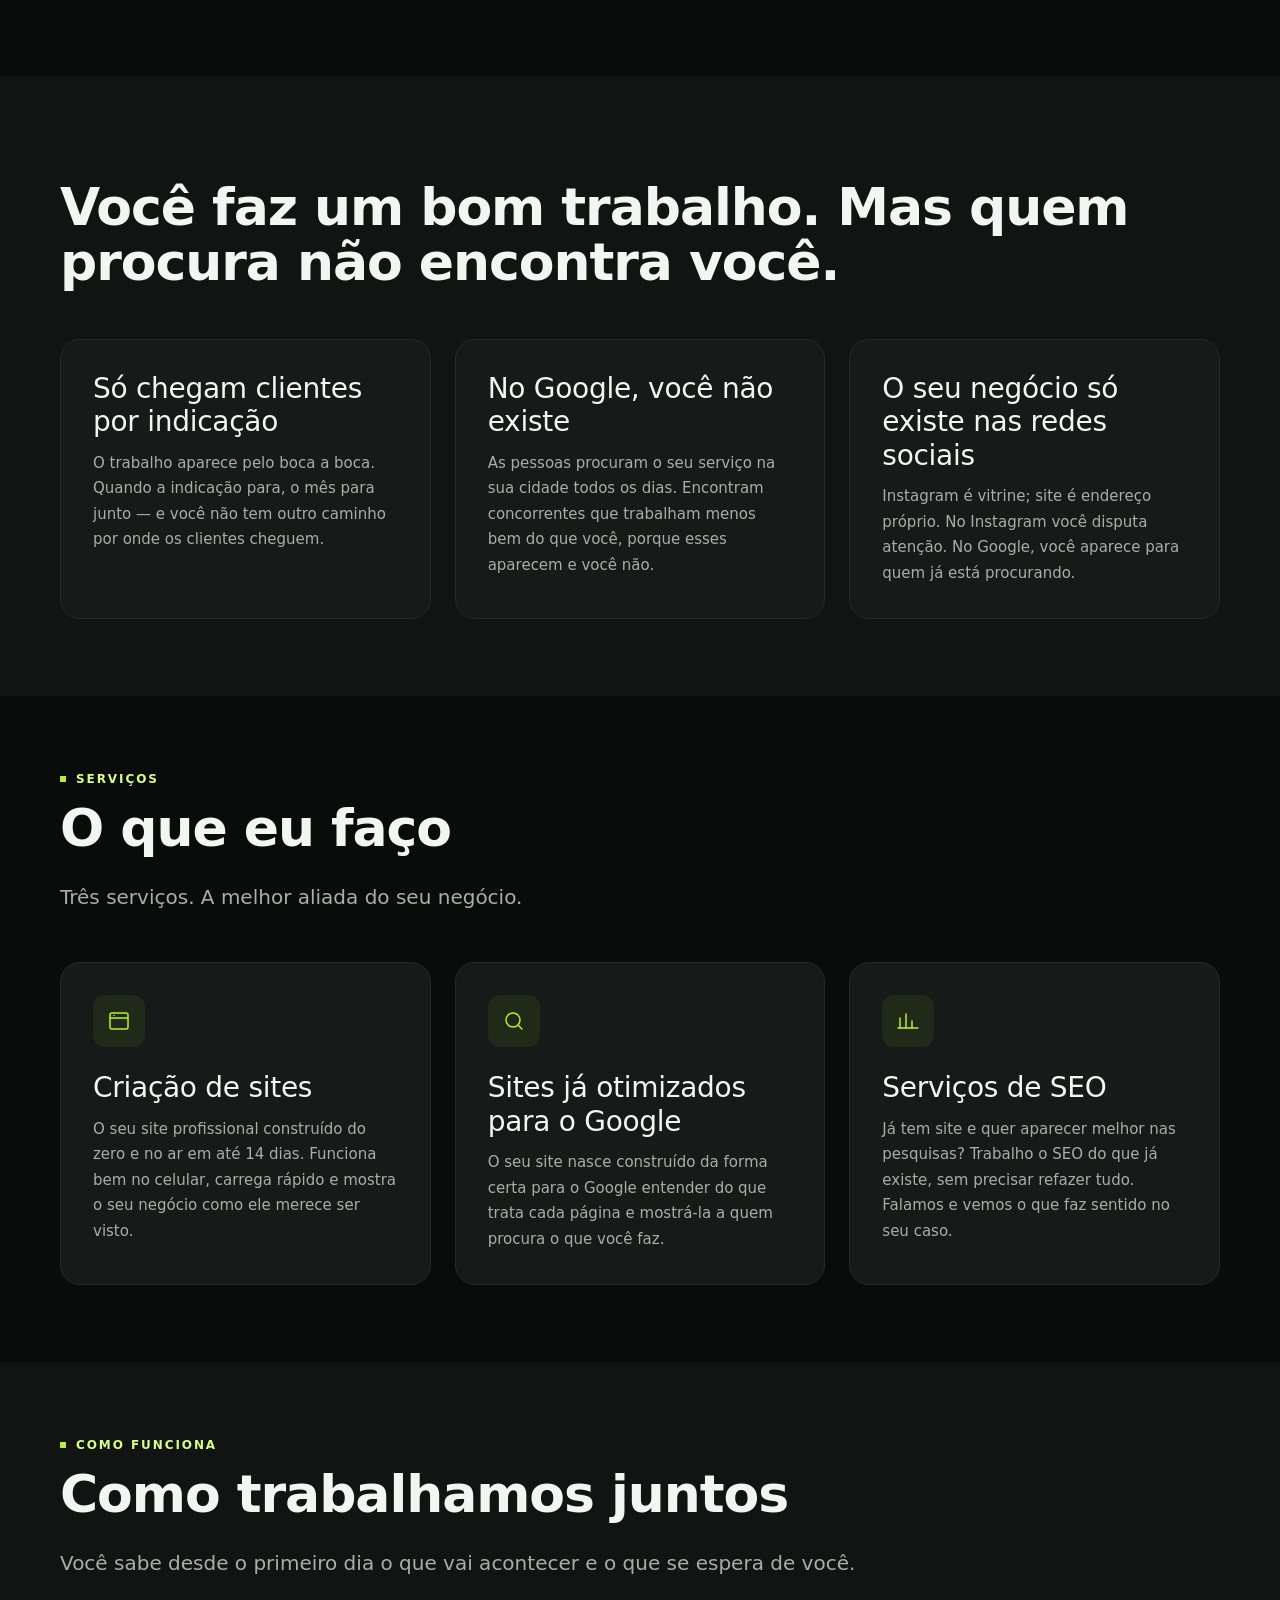
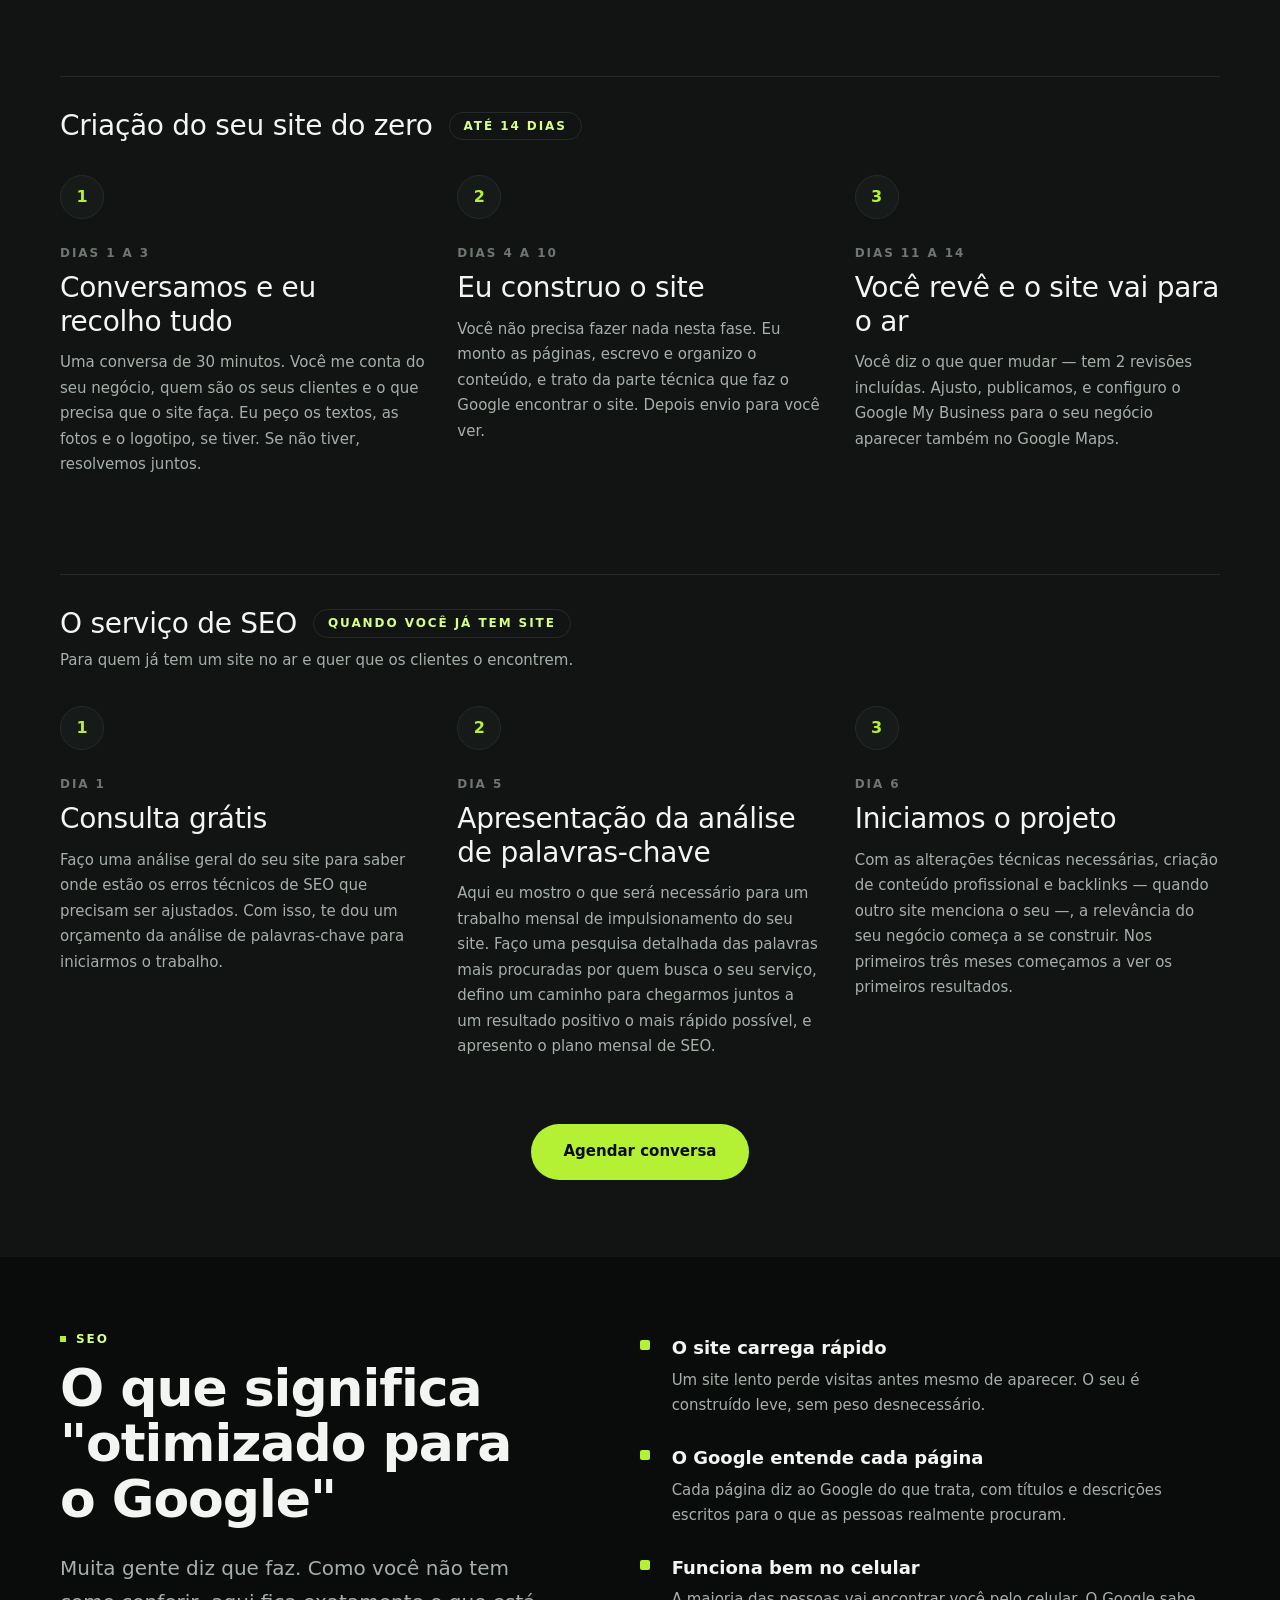
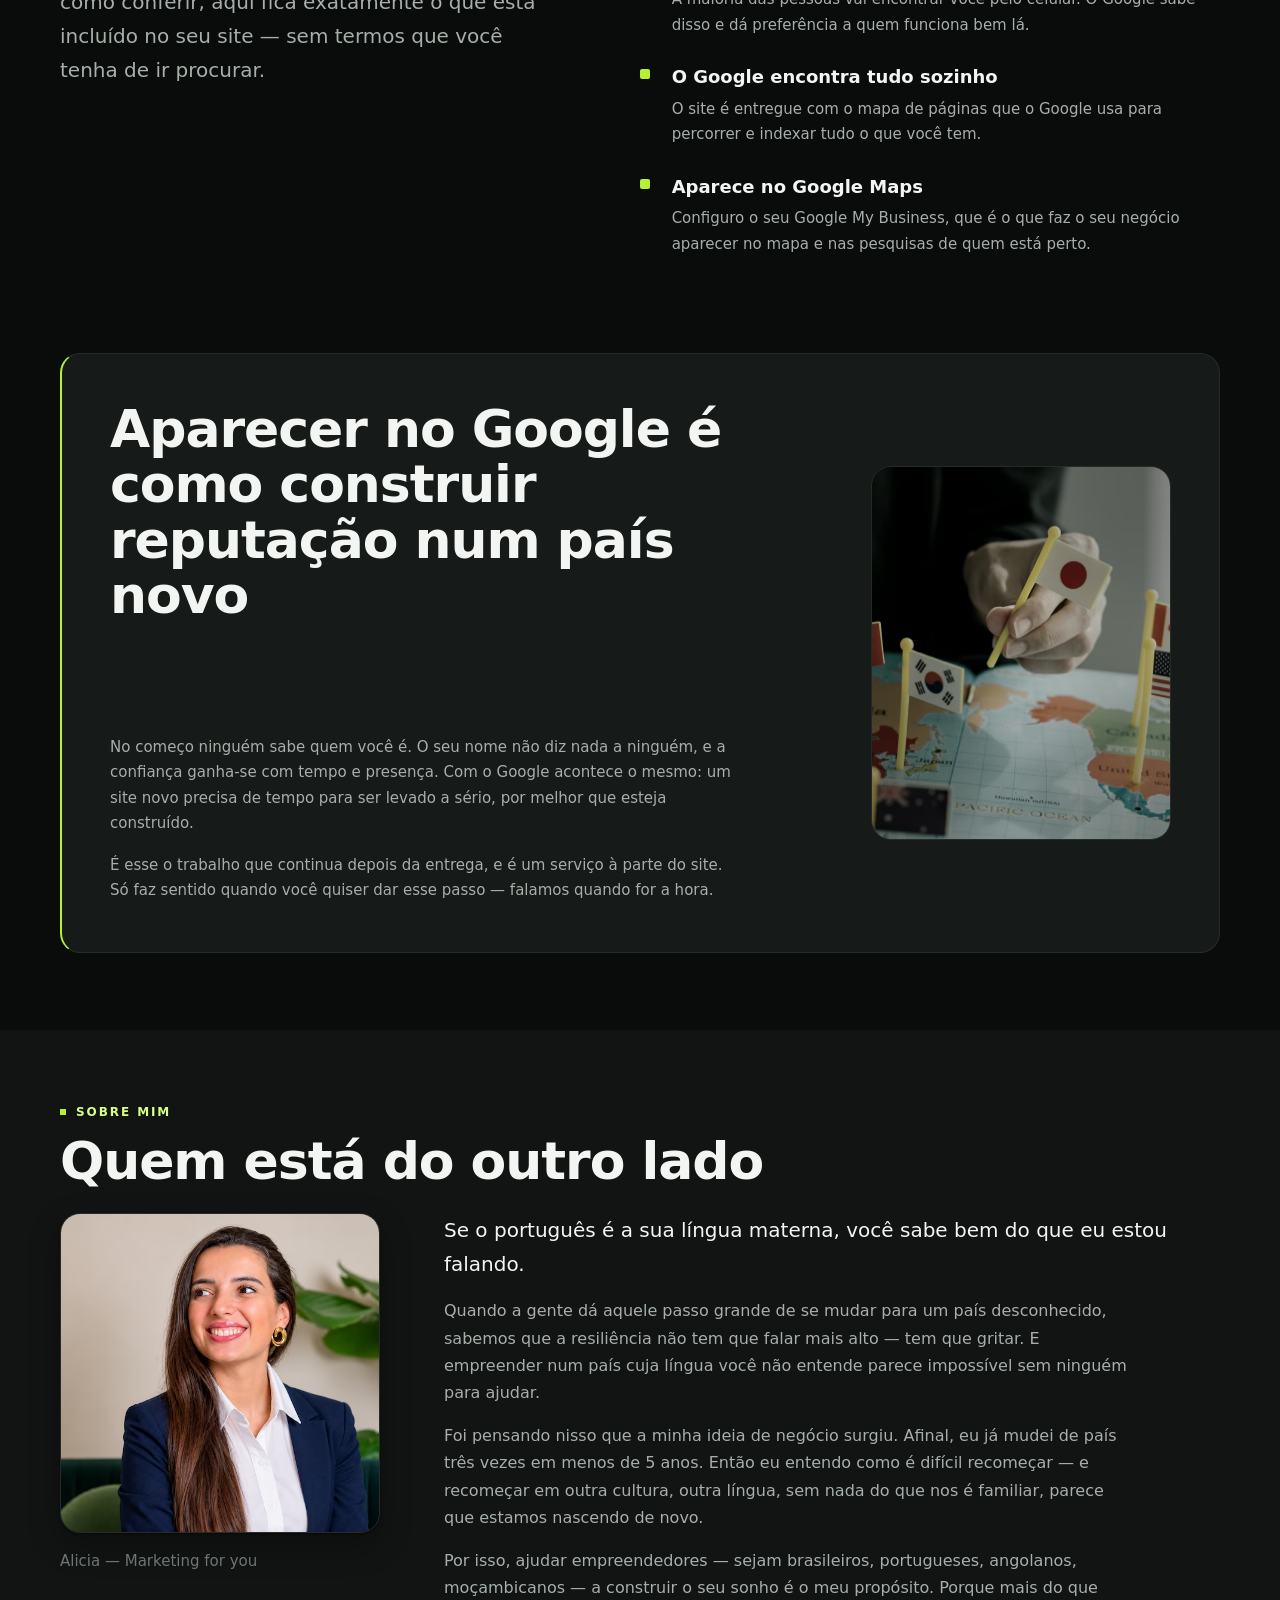
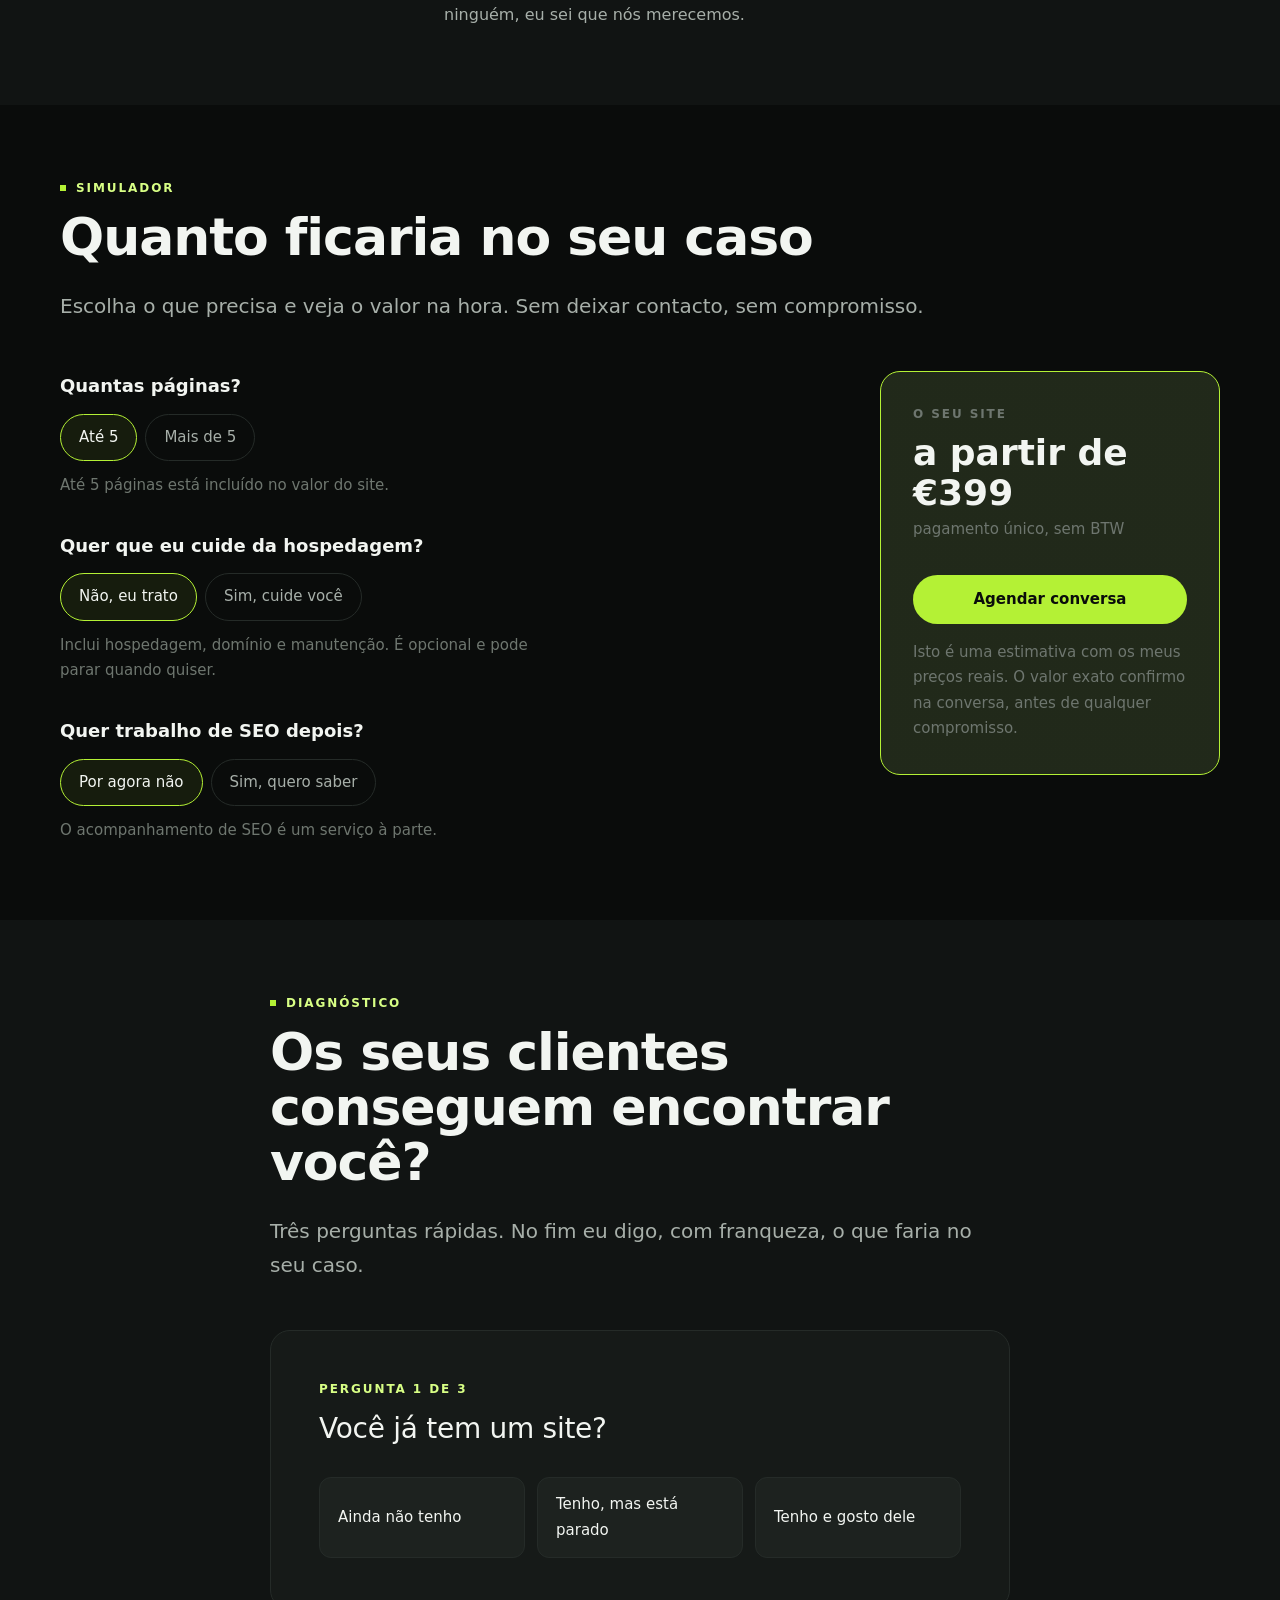
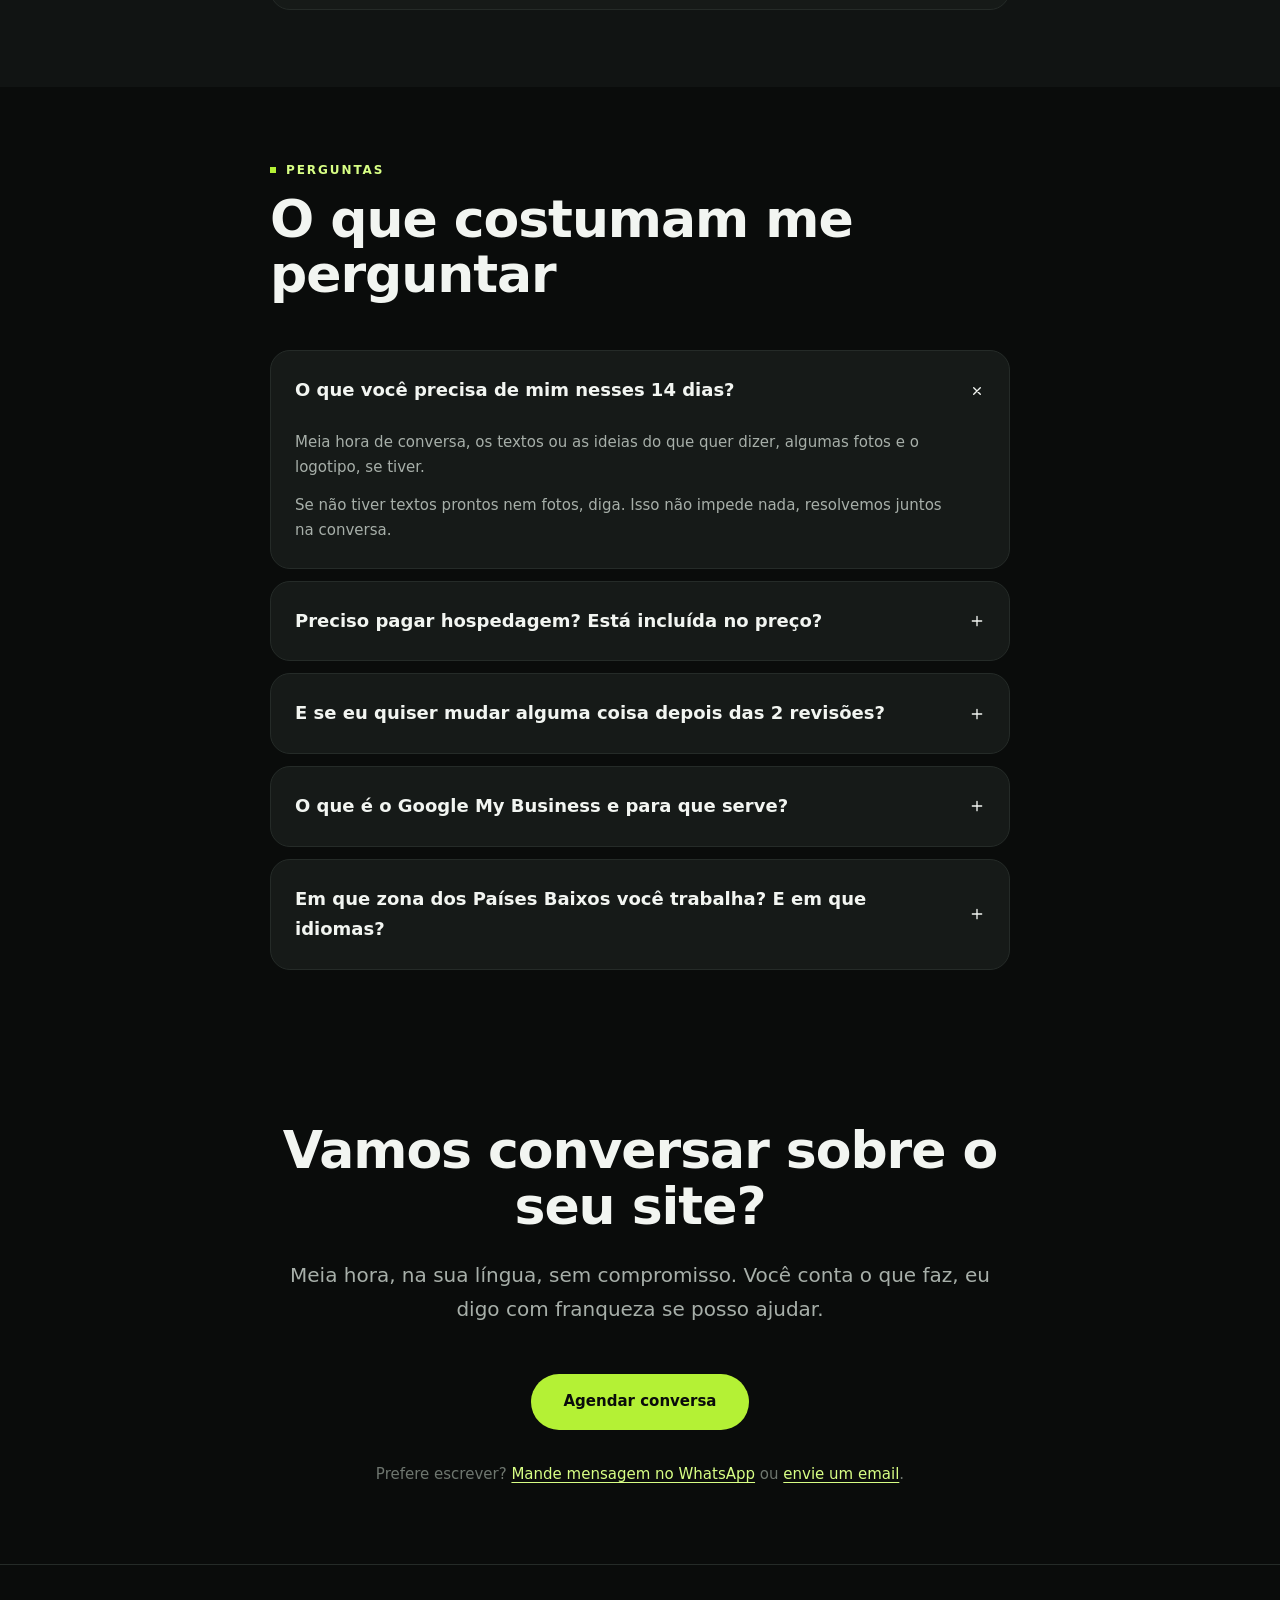
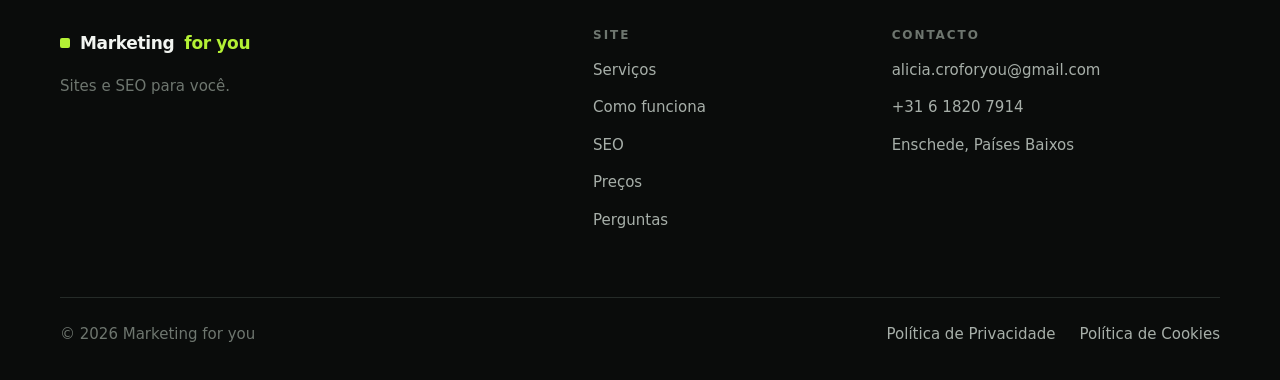
==== commit 62c735b5: "Atualiza imagem do hero" ====
--- a/index.html
+++ b/index.html
@@ -166,17 +166,21 @@
       <div class="hero__visual">
         <figure class="portrait portrait--hero">
           <picture>
-            <source type="image/avif"
-                    srcset="/assets/img/hero-alicia-800.avif 800w, assets/img/hero-alicia-1200.avif 1200w"
-                    sizes="(min-width: 1024px) 40vw, 100vw">
-            <source type="image/webp"
-                    srcset="/assets/img/hero-alicia-800.webp 800w, assets/img/hero-alicia-1200.webp 1200w"
-                    sizes="(min-width: 1024px) 40vw, 100vw">
-            <img src="/assets/img/hero-alicia-800.webp"
-                 alt="Alicia, fundadora da Marketing for you"
-                 width="800" height="1045"
-                 loading="eager" fetchpriority="high" decoding="async">
-          </picture>
+  <source type="image/avif"
+          srcset="/assets/img/hero-alicia-800.avif 800w, /assets/img/hero-alicia-1200.avif 1200w"
+          sizes="(min-width: 1024px) 40vw, 100vw">
+
+  <source type="image/webp"
+          srcset="/assets/img/hero-alicia-800.webp 800w, /assets/img/hero-alicia-1200.webp 1200w"
+          sizes="(min-width: 1024px) 40vw, 100vw">
+
+  <img src="/assets/img/hero-alicia-800.webp"
+       alt="Alicia, fundadora da Marketing for you"
+       width="1200" height="808"
+       loading="eager"
+       fetchpriority="high"
+       decoding="async">
+</picture>
         </figure>
       </div>
 
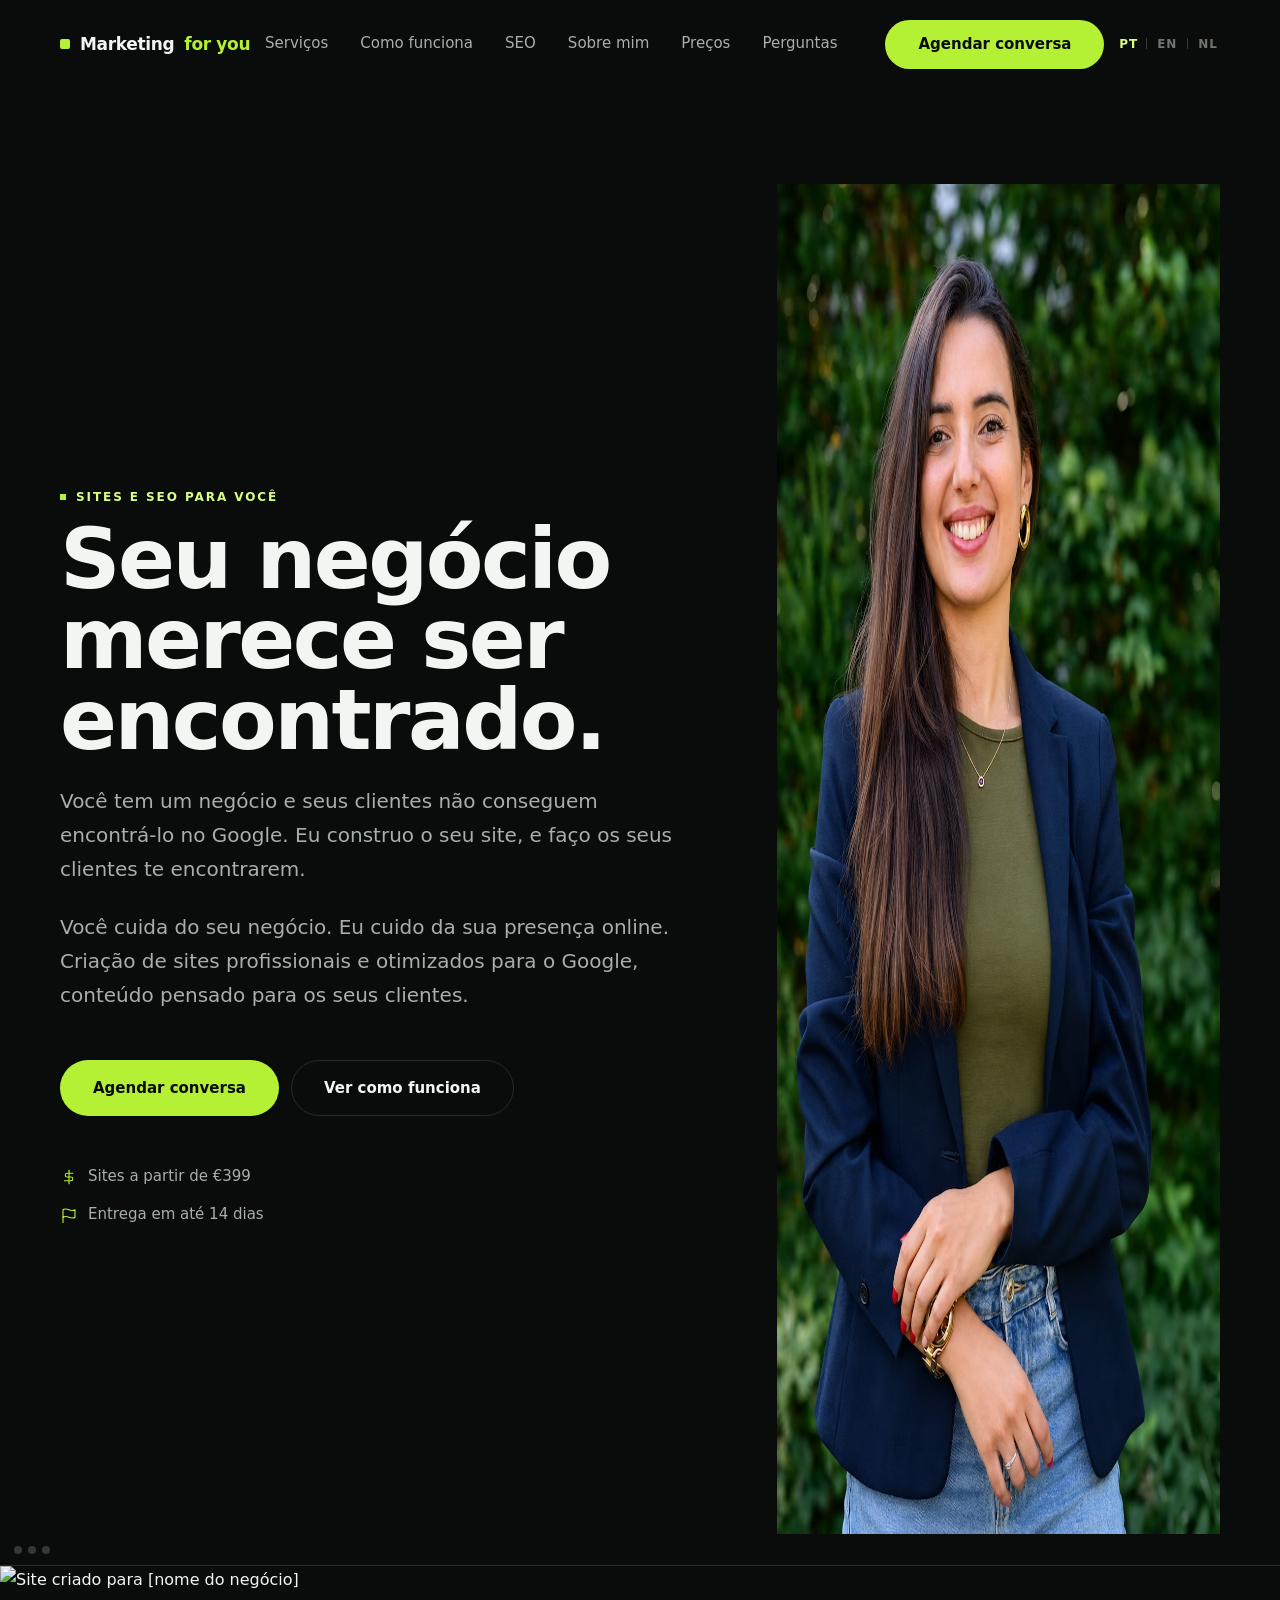
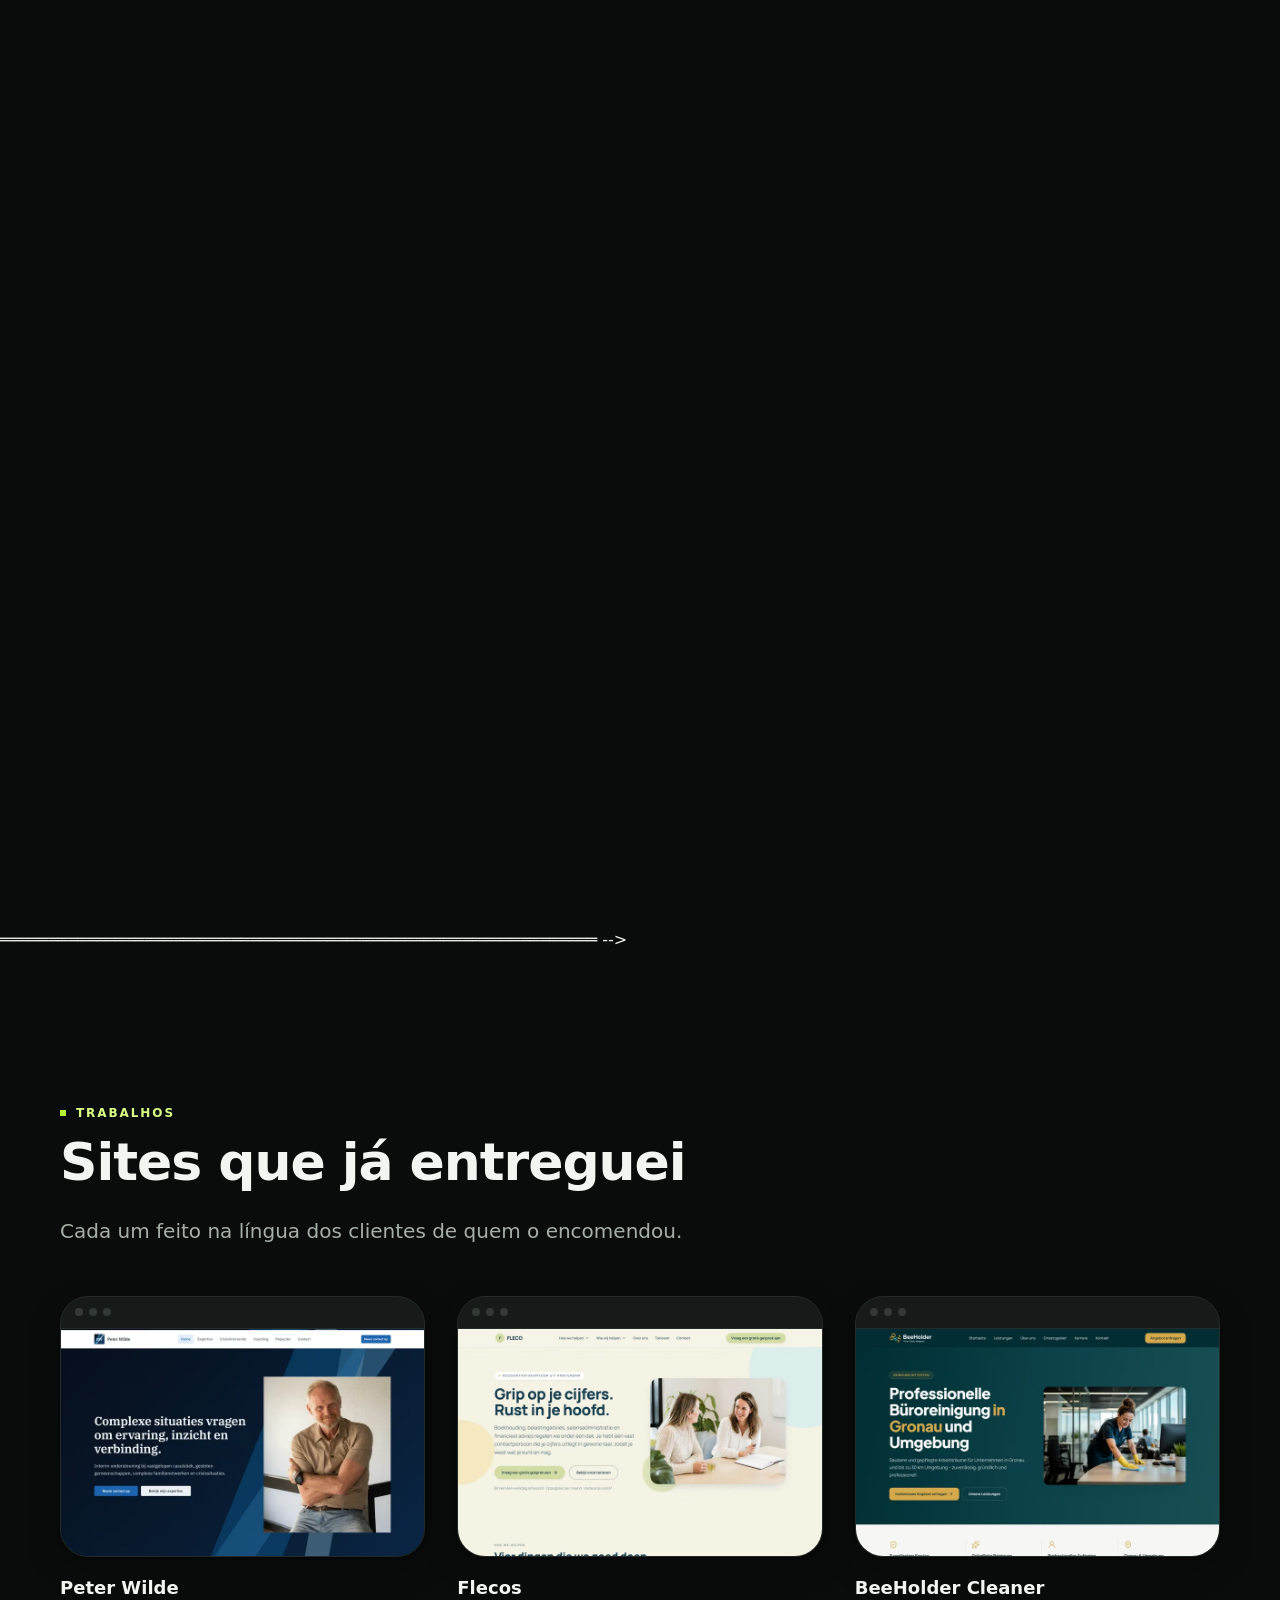
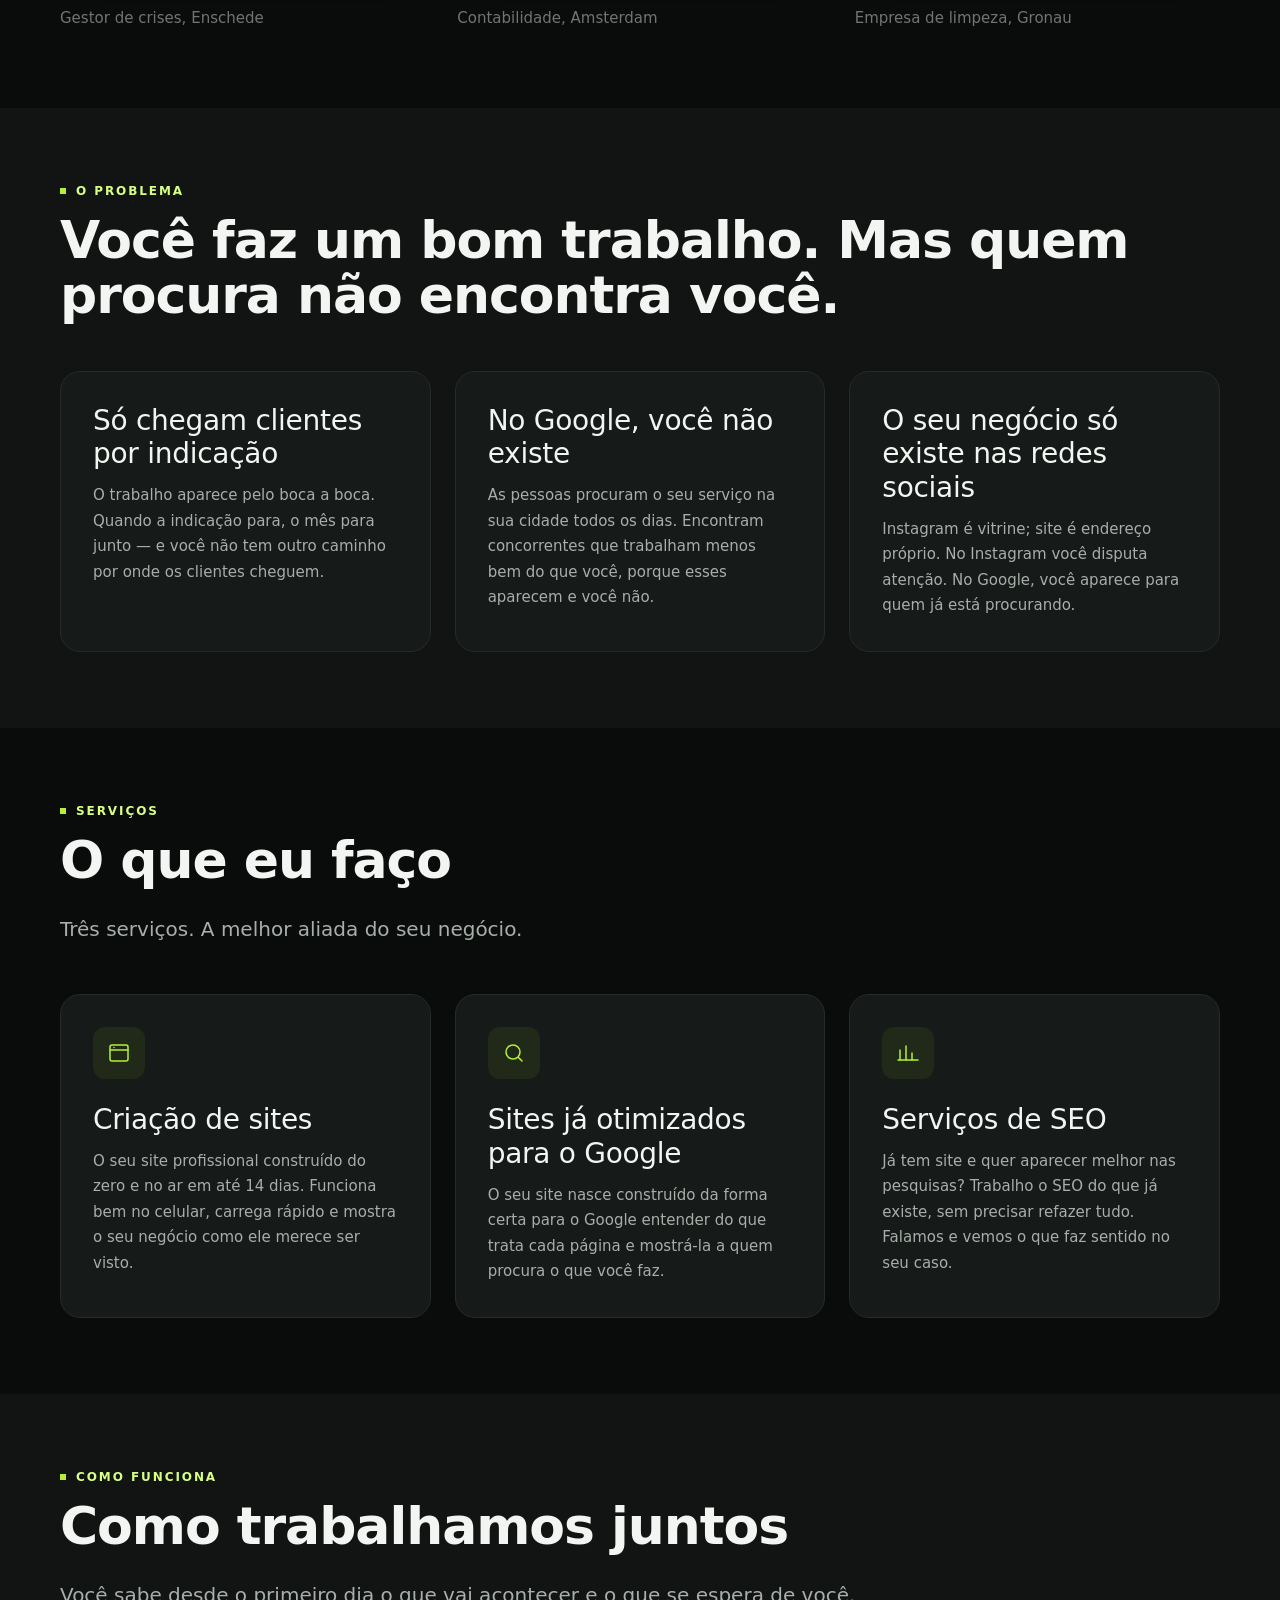
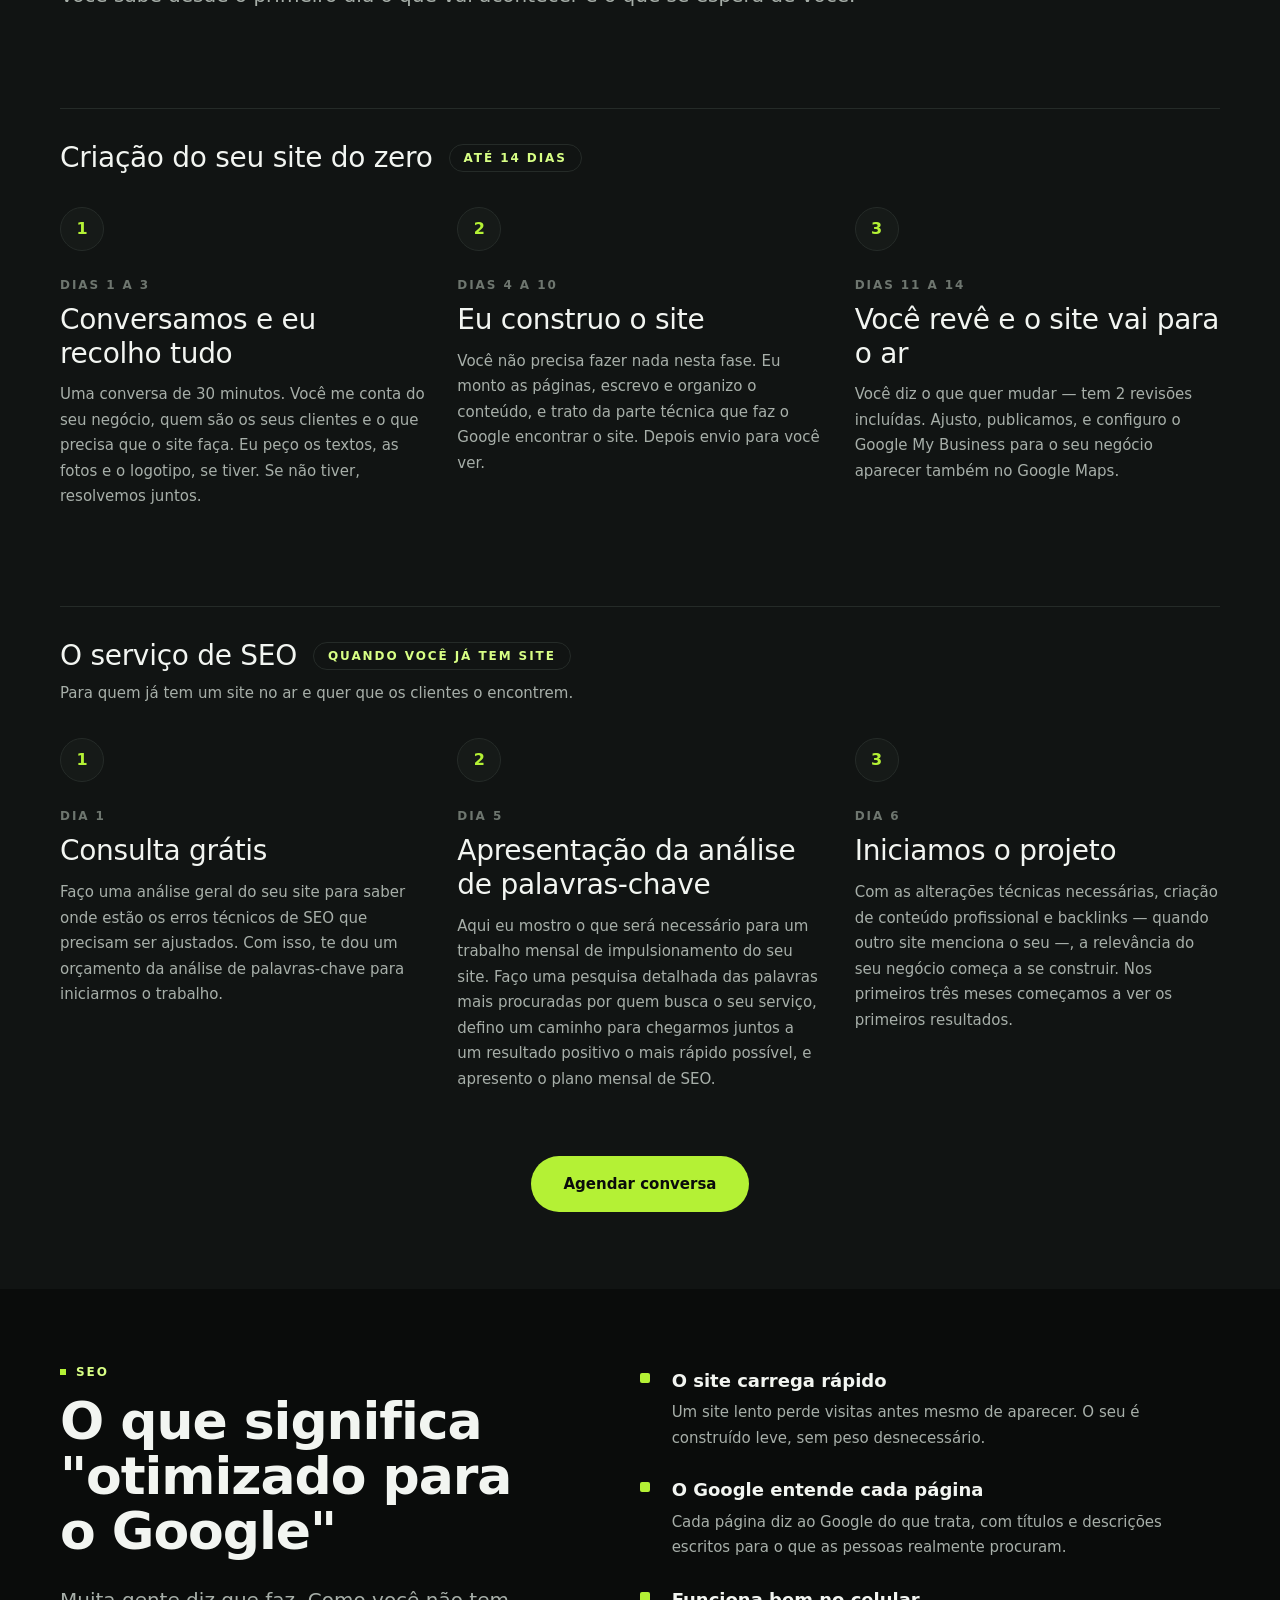
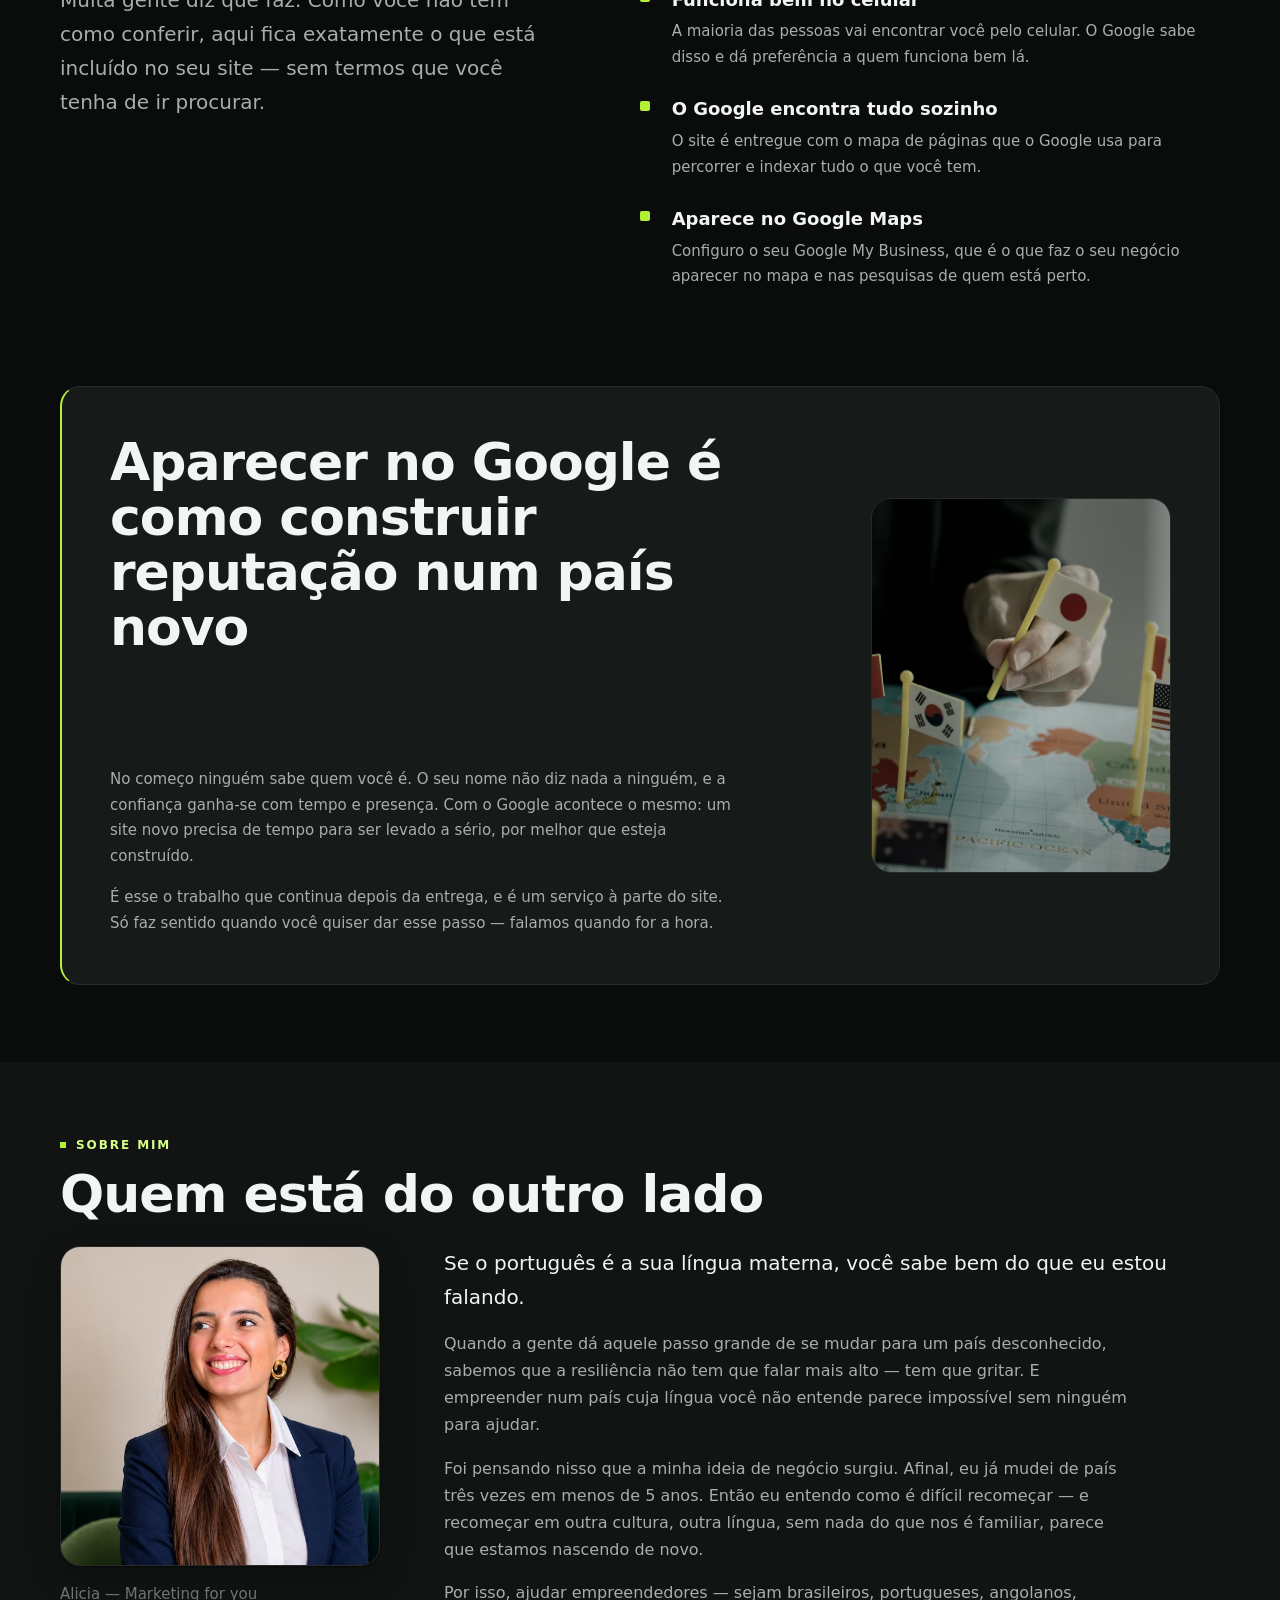
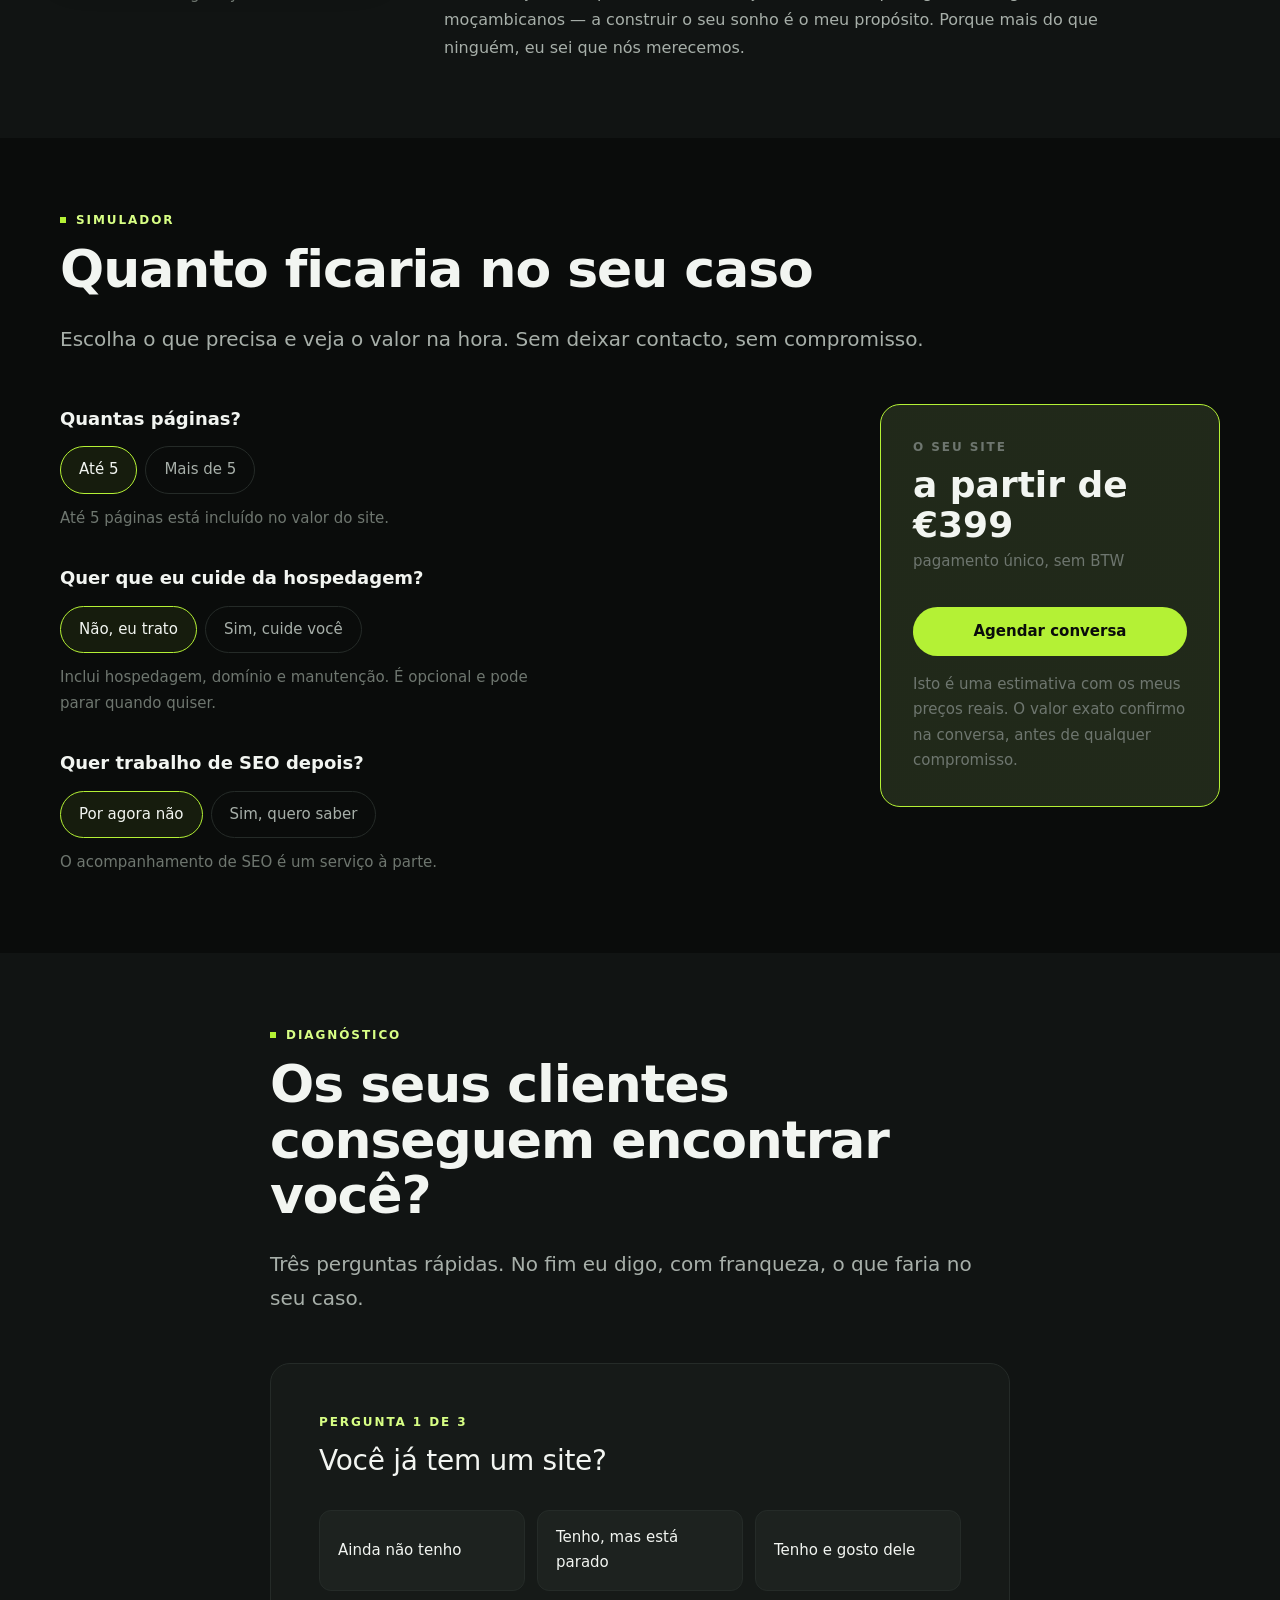
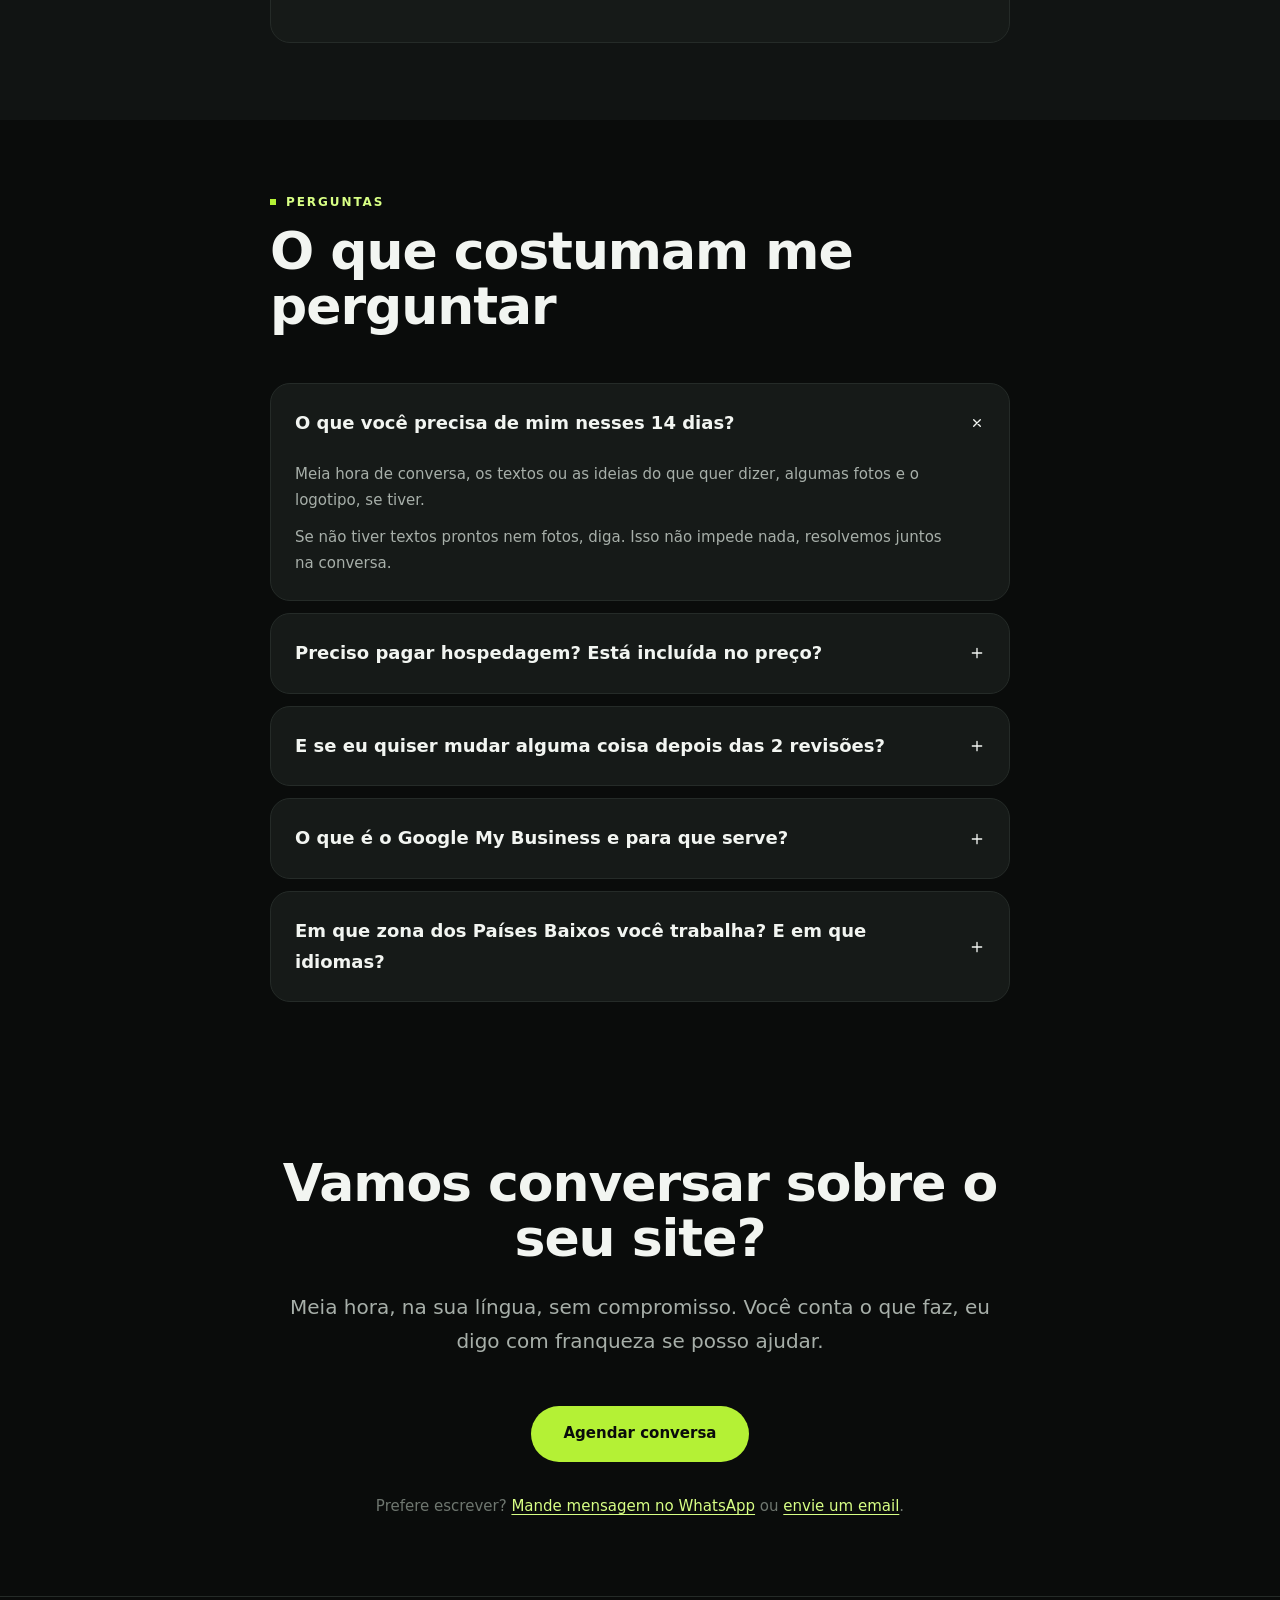
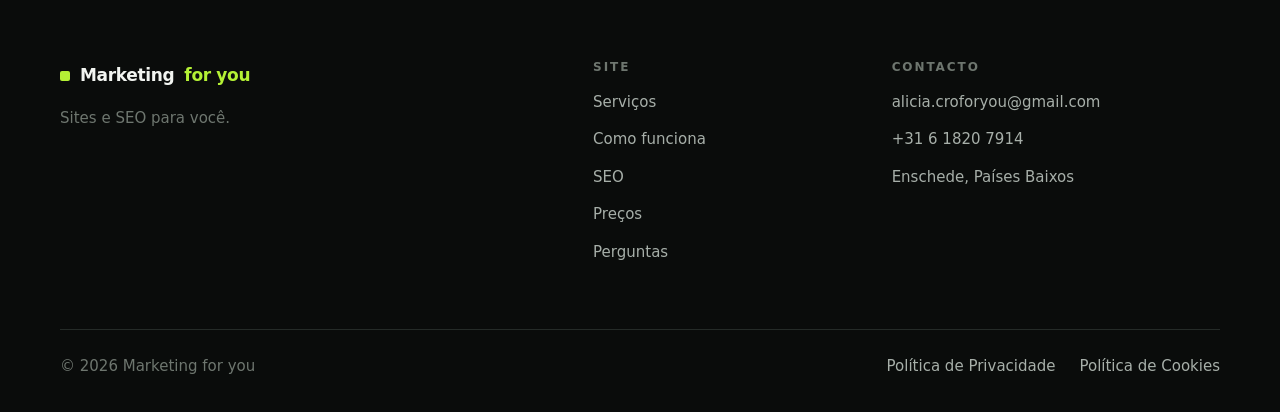
==== commit 6d3807dc: "Atualiza imagem do hero" ====
--- a/index.html
+++ b/index.html
@@ -162,27 +162,26 @@
           </li>
         </ul>
       </div>
-
-      <div class="hero__visual">
-        <figure class="portrait portrait--hero">
-          <picture>
-  <source type="image/avif"
-          srcset="/assets/img/hero-alicia-800.avif 800w, /assets/img/hero-alicia-1200.avif 1200w"
-          sizes="(min-width: 1024px) 40vw, 100vw">
-
-  <source type="image/webp"
-          srcset="/assets/img/hero-alicia-800.webp 800w, /assets/img/hero-alicia-1200.webp 1200w"
-          sizes="(min-width: 1024px) 40vw, 100vw">
-
-  <img src="/assets/img/hero-alicia-800.webp"
-       alt="Alicia, fundadora da Marketing for you"
-       width="1200" height="808"
-       loading="eager"
-       fetchpriority="high"
-       decoding="async">
-</picture>
-        </figure>
-      </div>
+  <picture>
+      <source
+        type="image/avif"
+        srcset="/assets/img/hero-alicia.avif">
+
+      <source
+        type="image/webp"
+        srcset="/assets/img/hero-alicia.webp">
+
+      <img
+        src="/assets/img/hero-alicia.webp"
+        alt="Alicia, fundadora da Marketing for you"
+        width="900"
+        height="1350"
+        loading="eager"
+        fetchpriority="high"
+        decoding="async">
+    </picture>
+  </figure>
+</div
 
       <!-- ══════════════════════════════════════════════════════════════
            MOLDURA DE BROWSER — guardada para quando houver portfólio
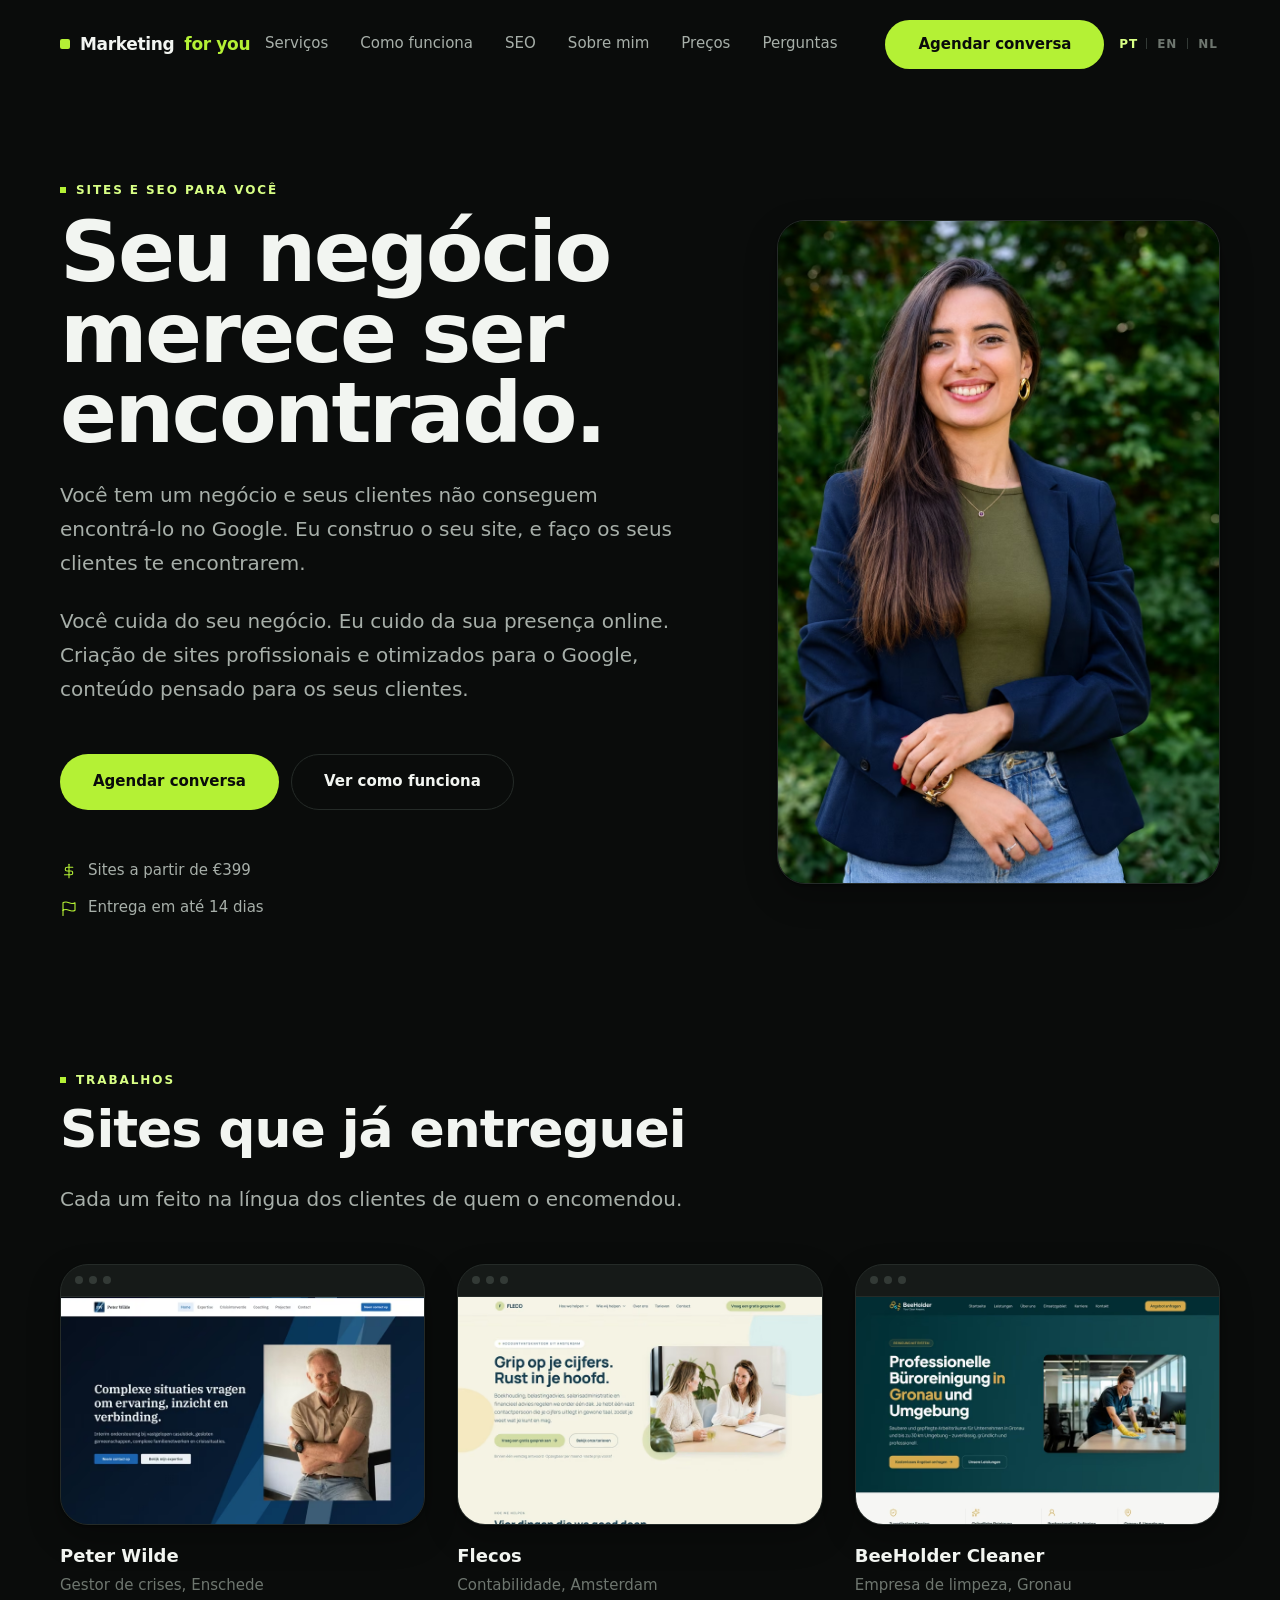
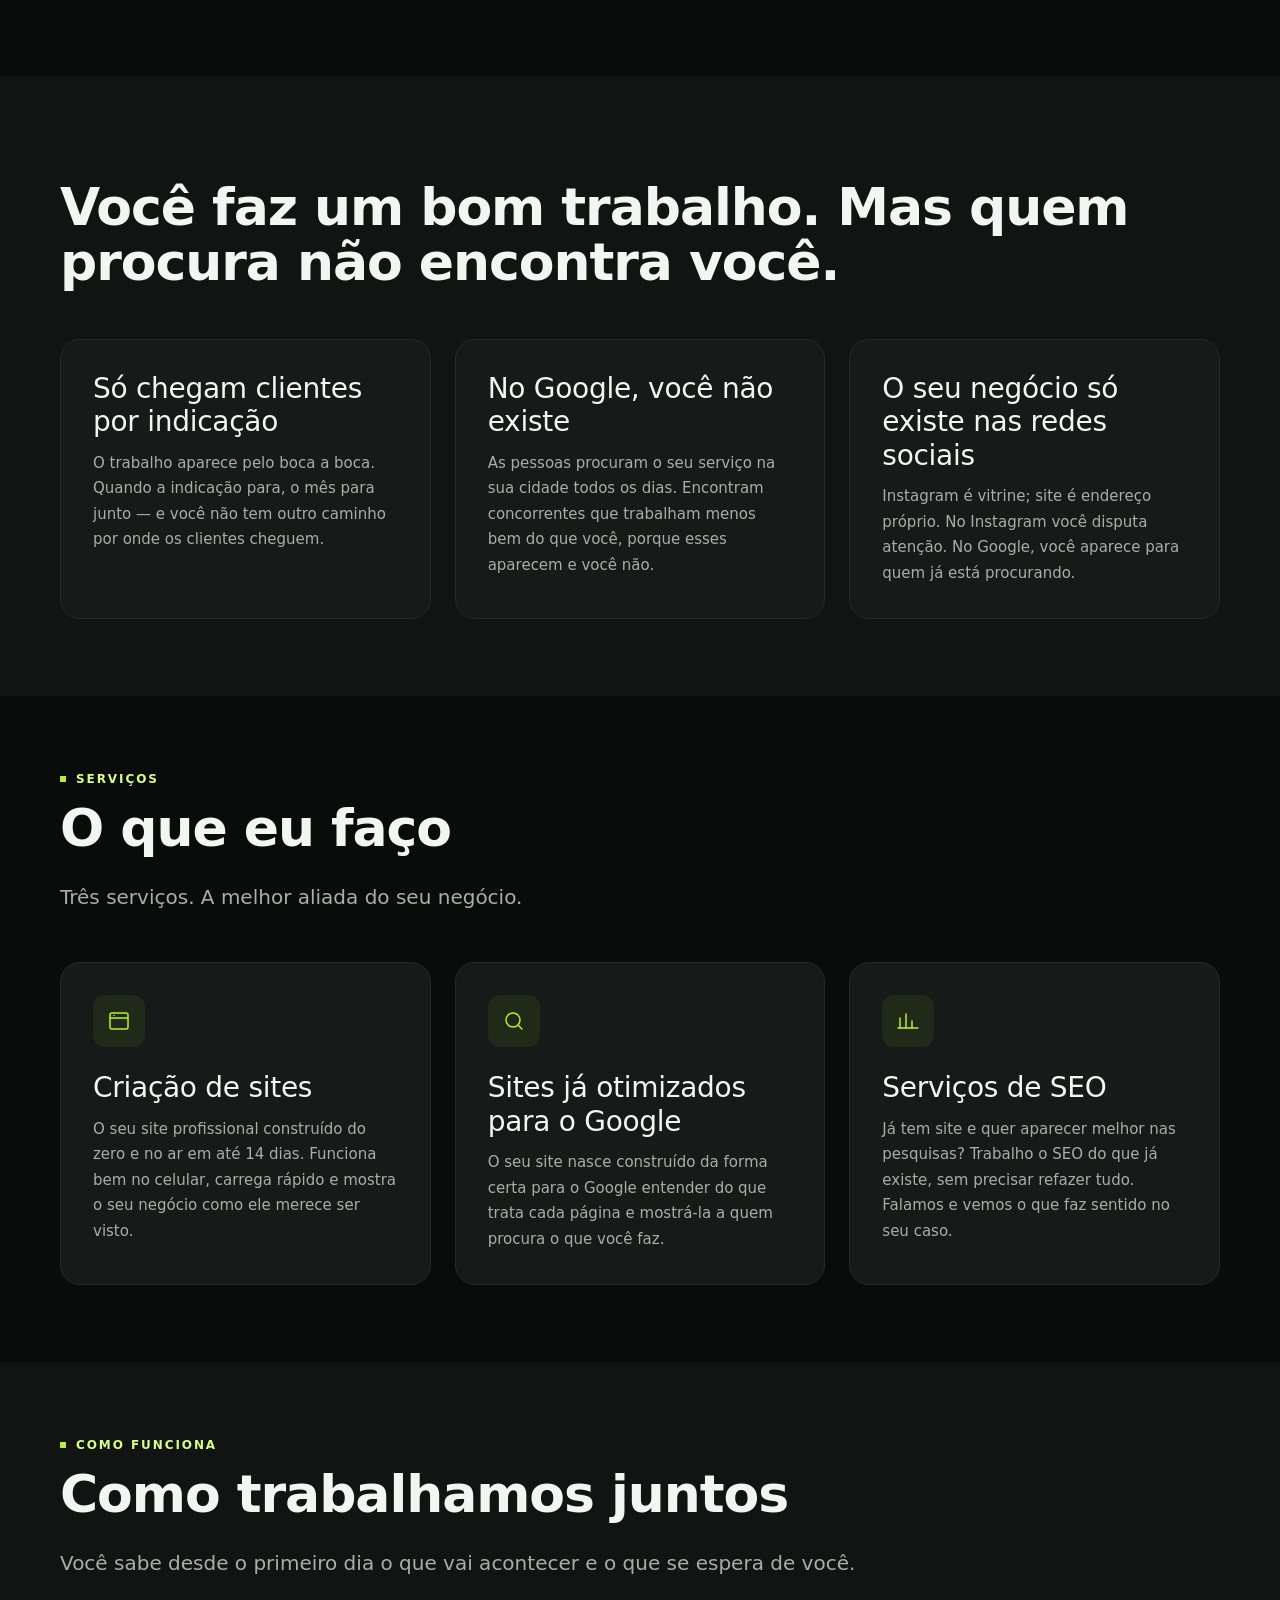
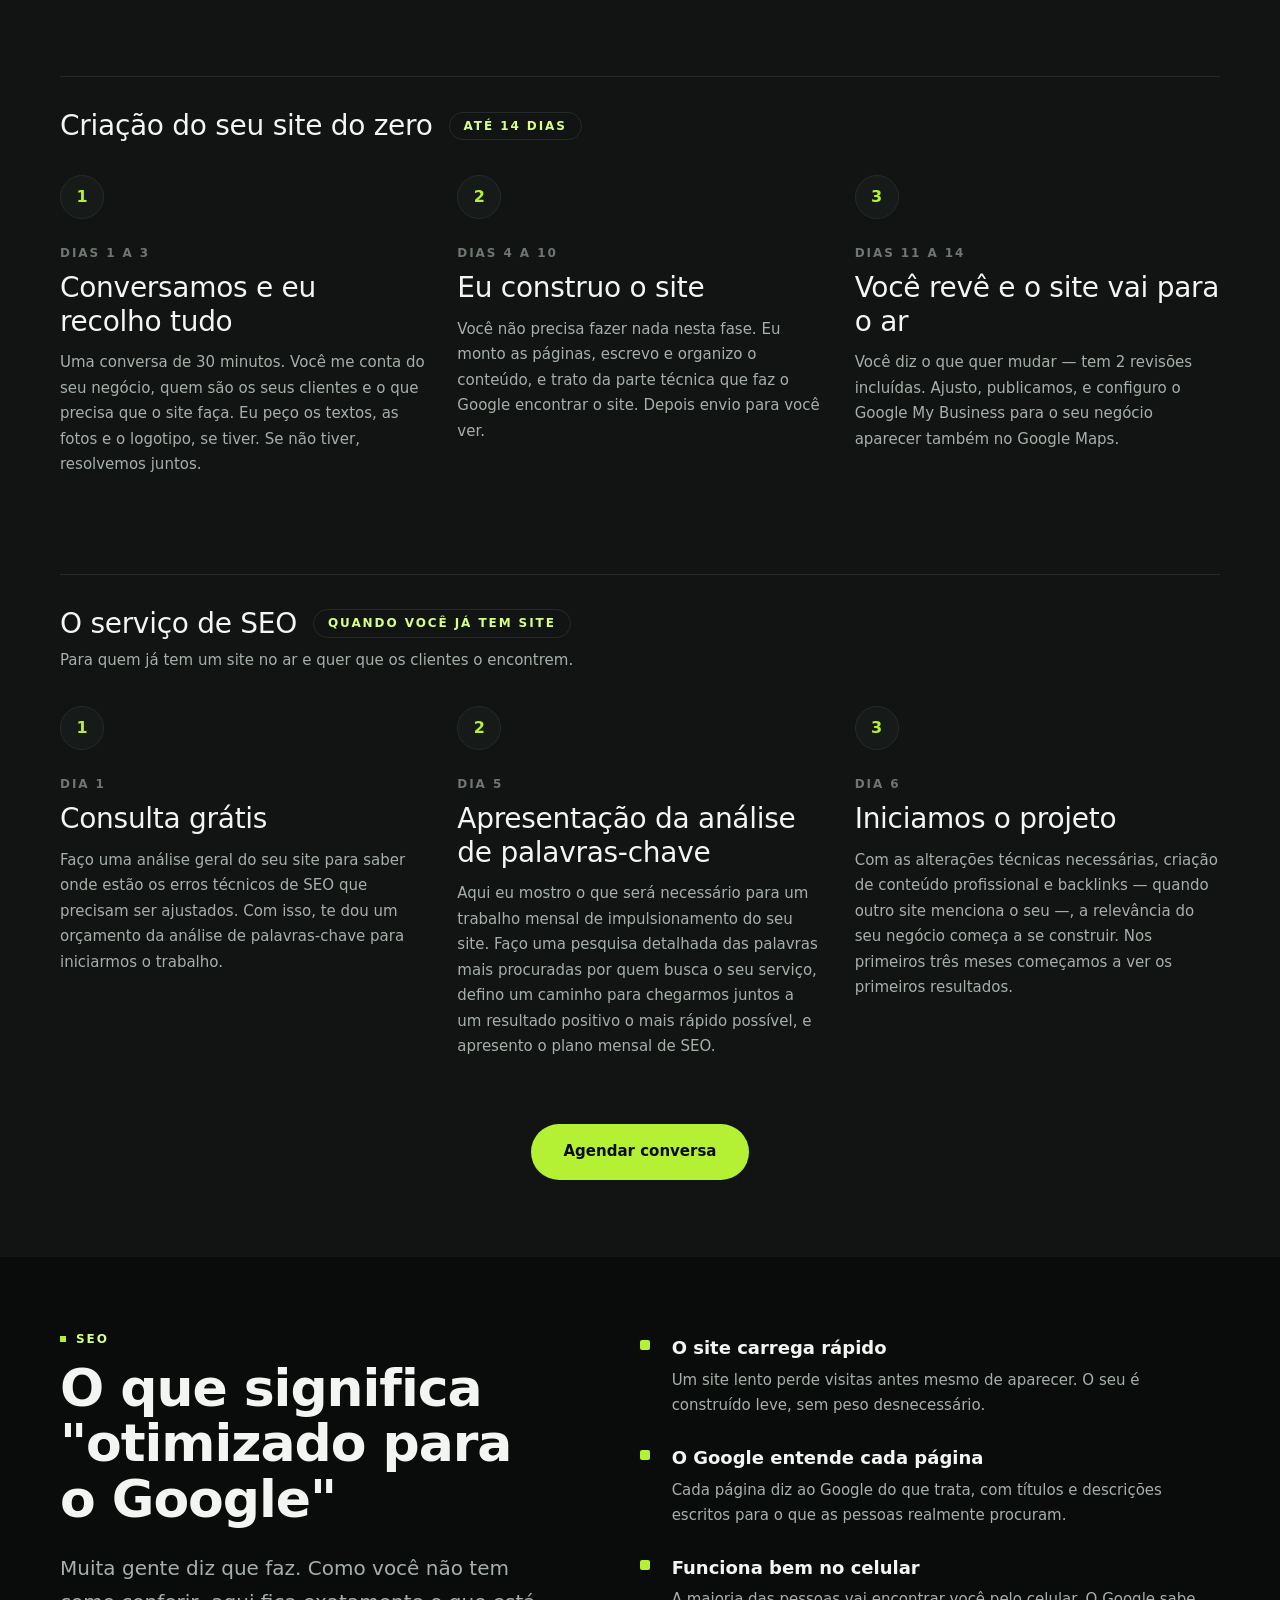
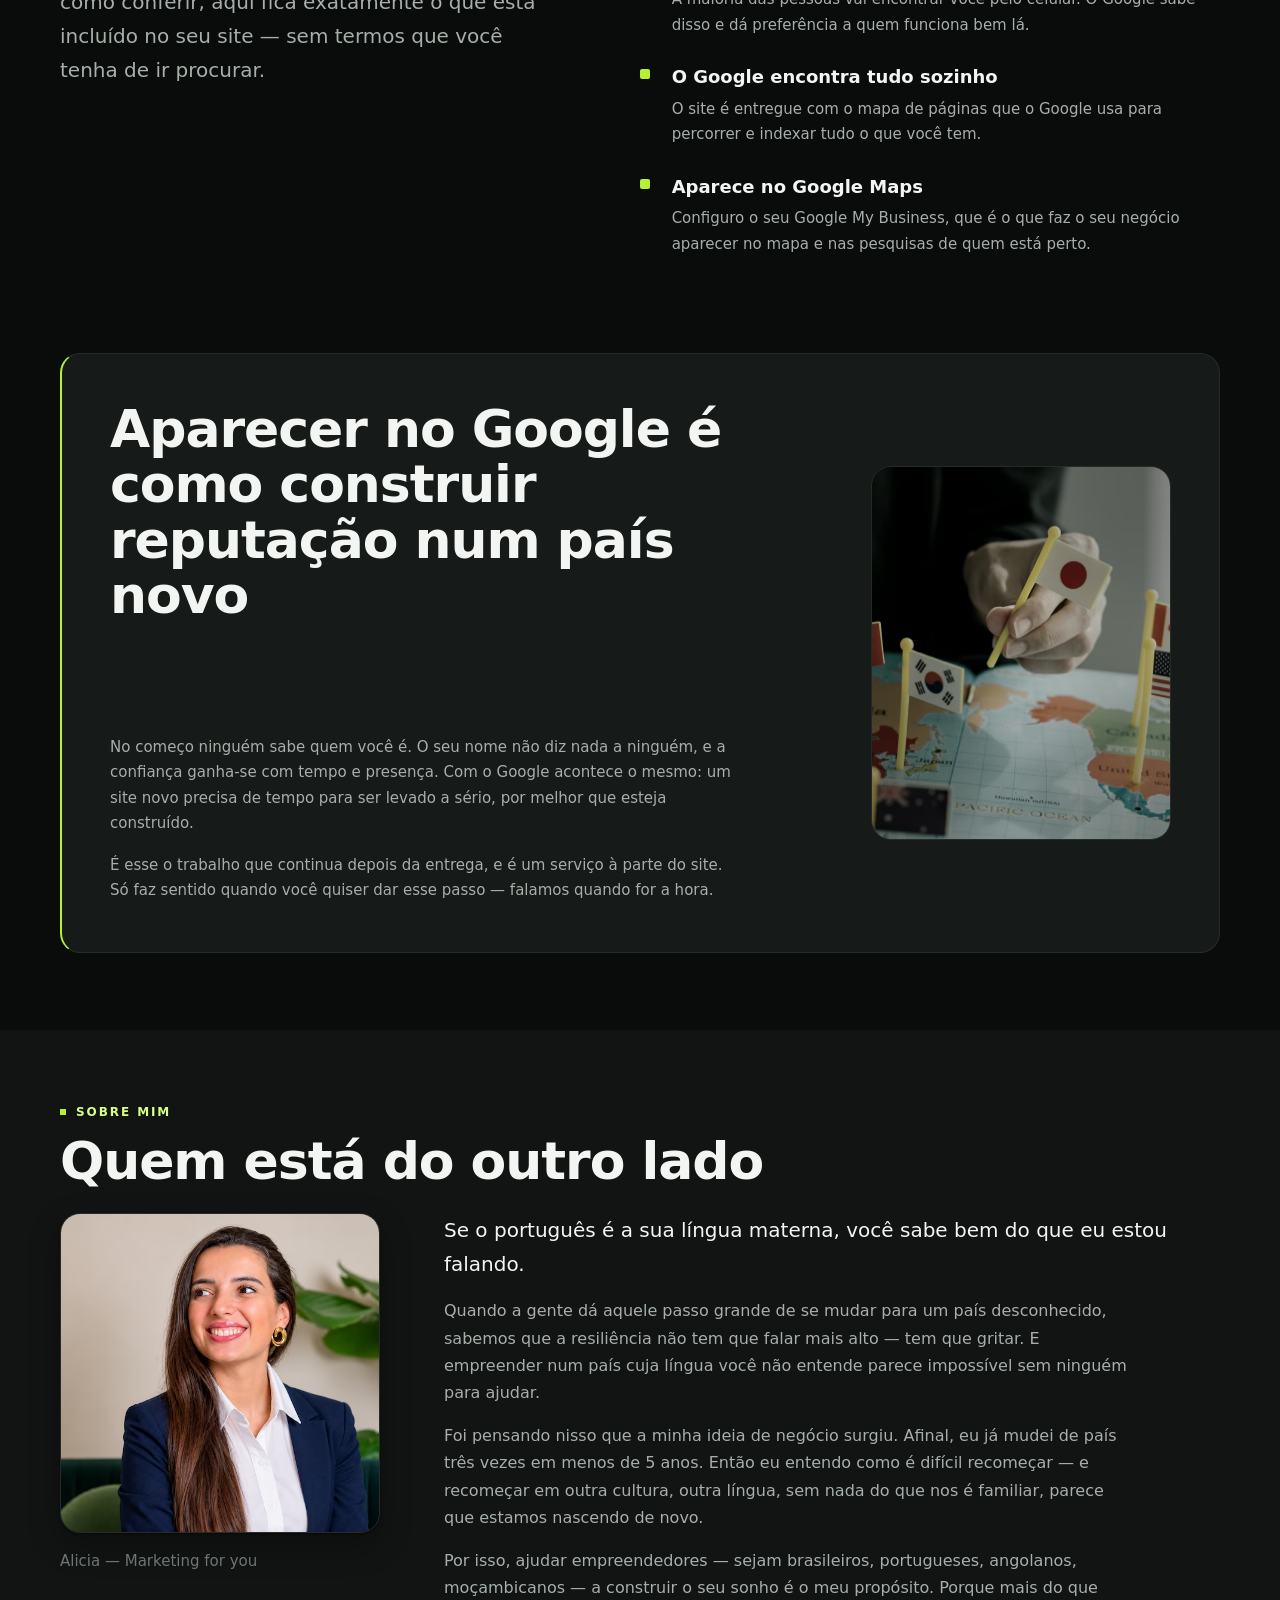
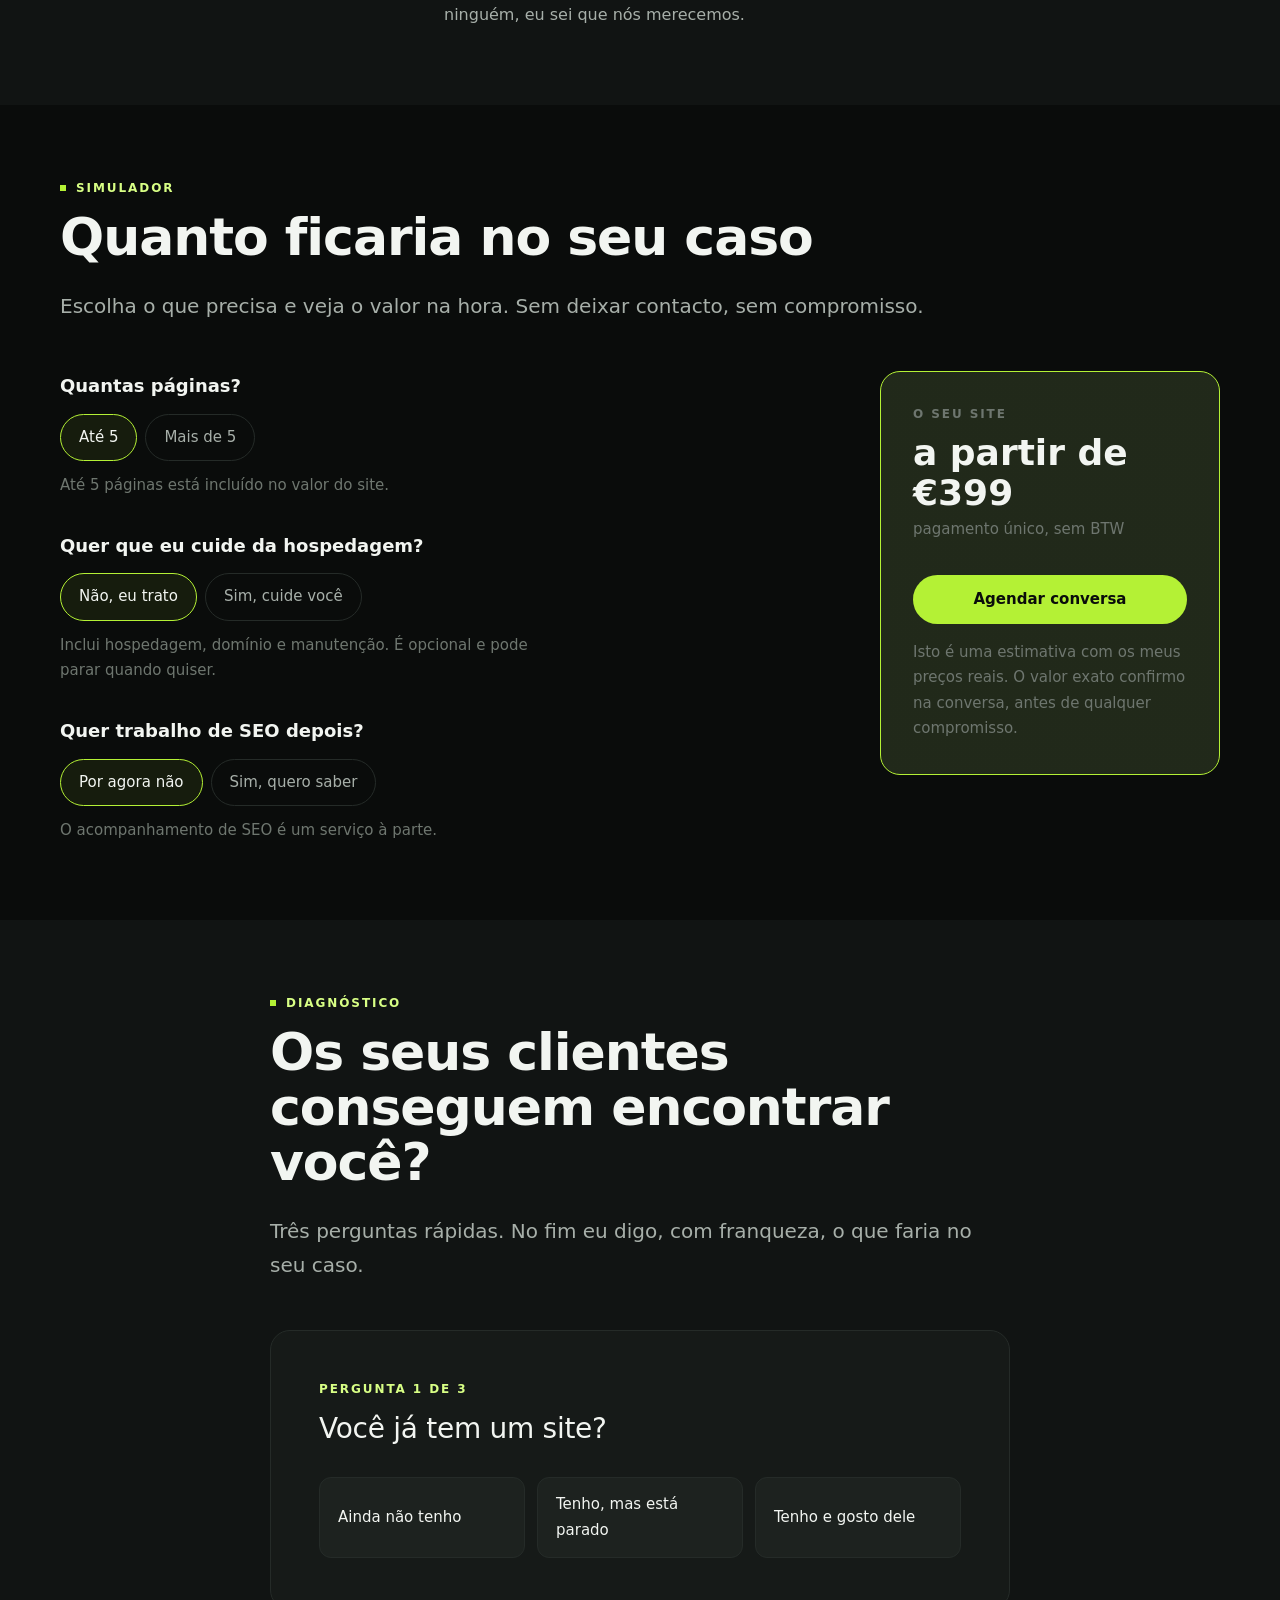
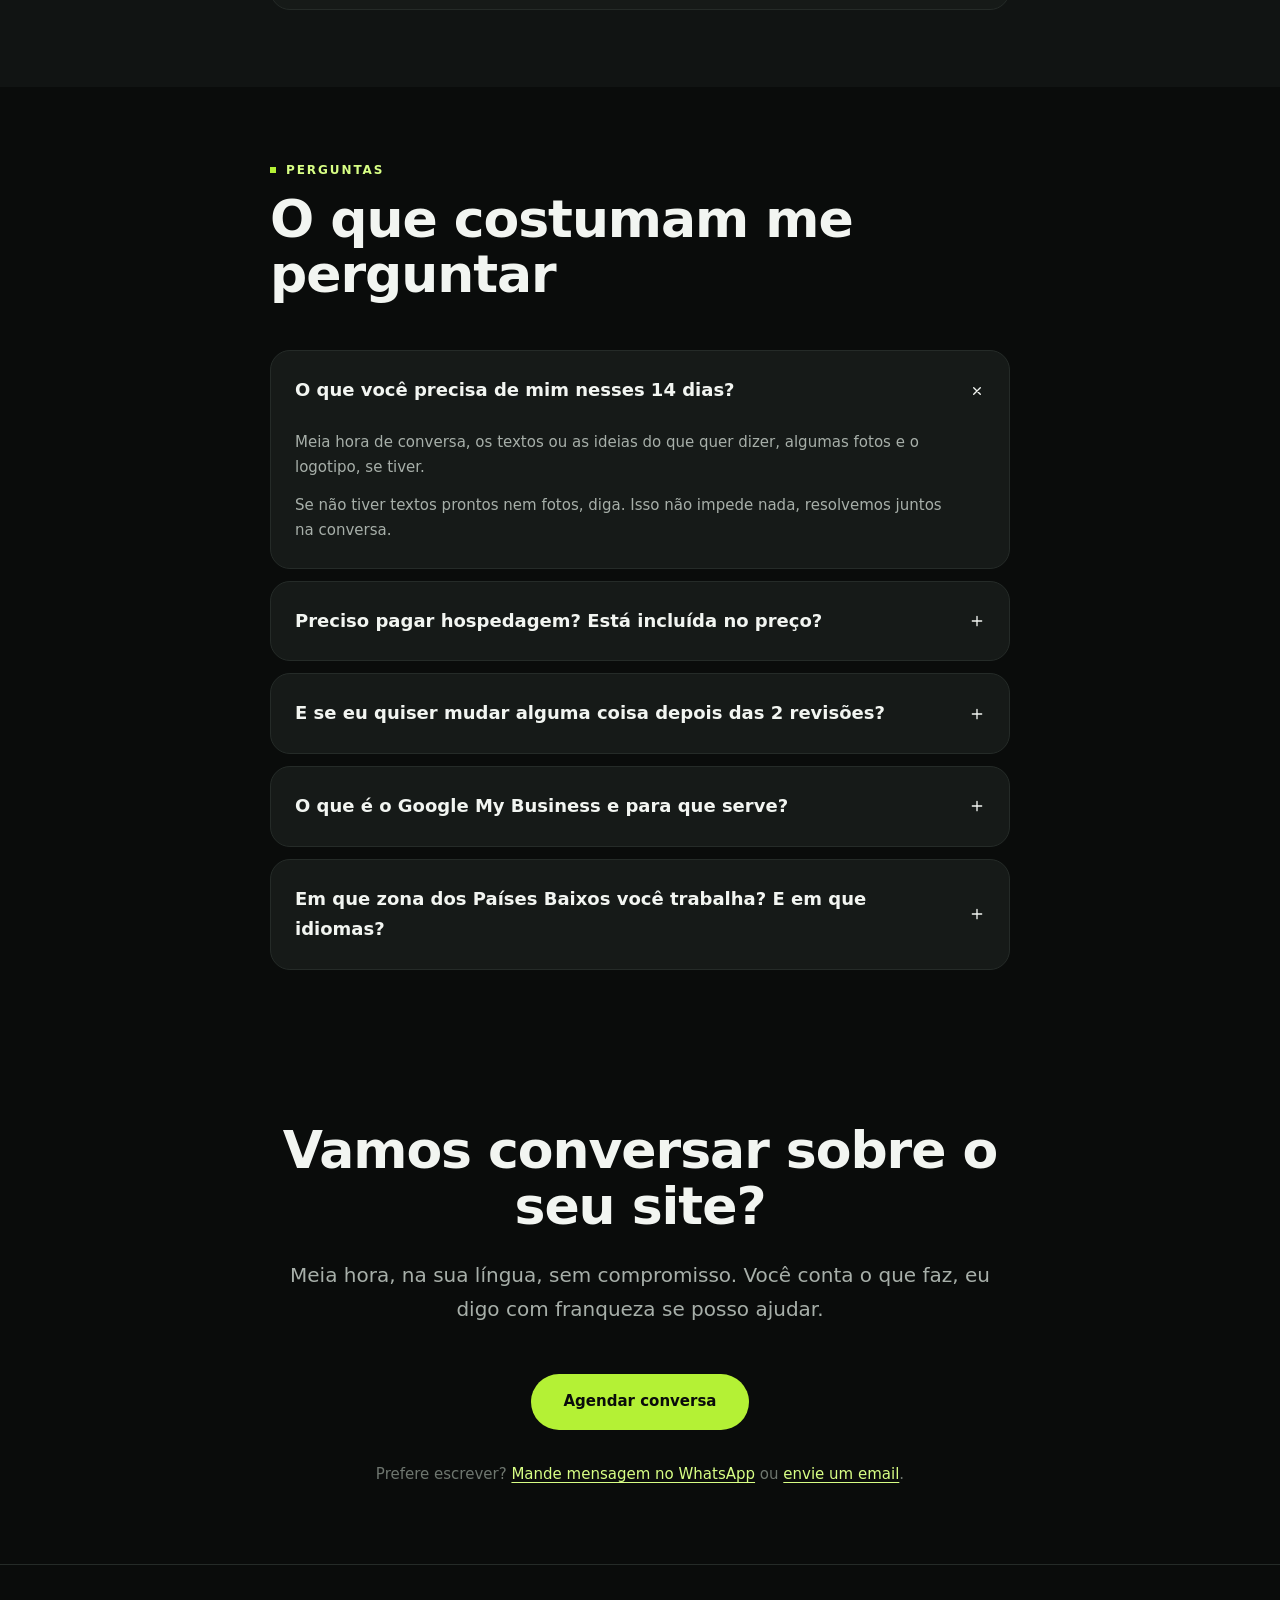
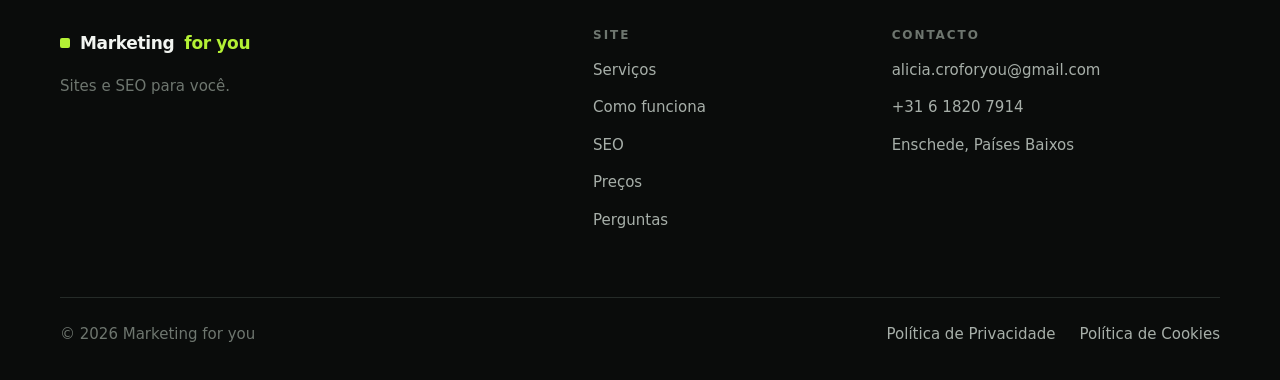
==== commit d3b2aadc: "Fix hero images in EN and NL" ====
--- a/index.html
+++ b/index.html
@@ -162,15 +162,12 @@
           </li>
         </ul>
       </div>
-  <picture>
-      <source
-        type="image/avif"
-        srcset="/assets/img/hero-alicia.avif">
-
-      <source
-        type="image/webp"
-        srcset="/assets/img/hero-alicia.webp">
-
+ 
+<div class="hero__visual">
+  <figure class="portrait portrait--hero">
+    <picture>
+      <source type="image/avif" srcset="/assets/img/hero-alicia.avif">
+      <source type="image/webp" srcset="/assets/img/hero-alicia.webp">
       <img
         src="/assets/img/hero-alicia.webp"
         alt="Alicia, fundadora da Marketing for you"
@@ -181,7 +178,7 @@
         decoding="async">
     </picture>
   </figure>
-</div
+</div>
 
       <!-- ══════════════════════════════════════════════════════════════
            MOLDURA DE BROWSER — guardada para quando houver portfólio
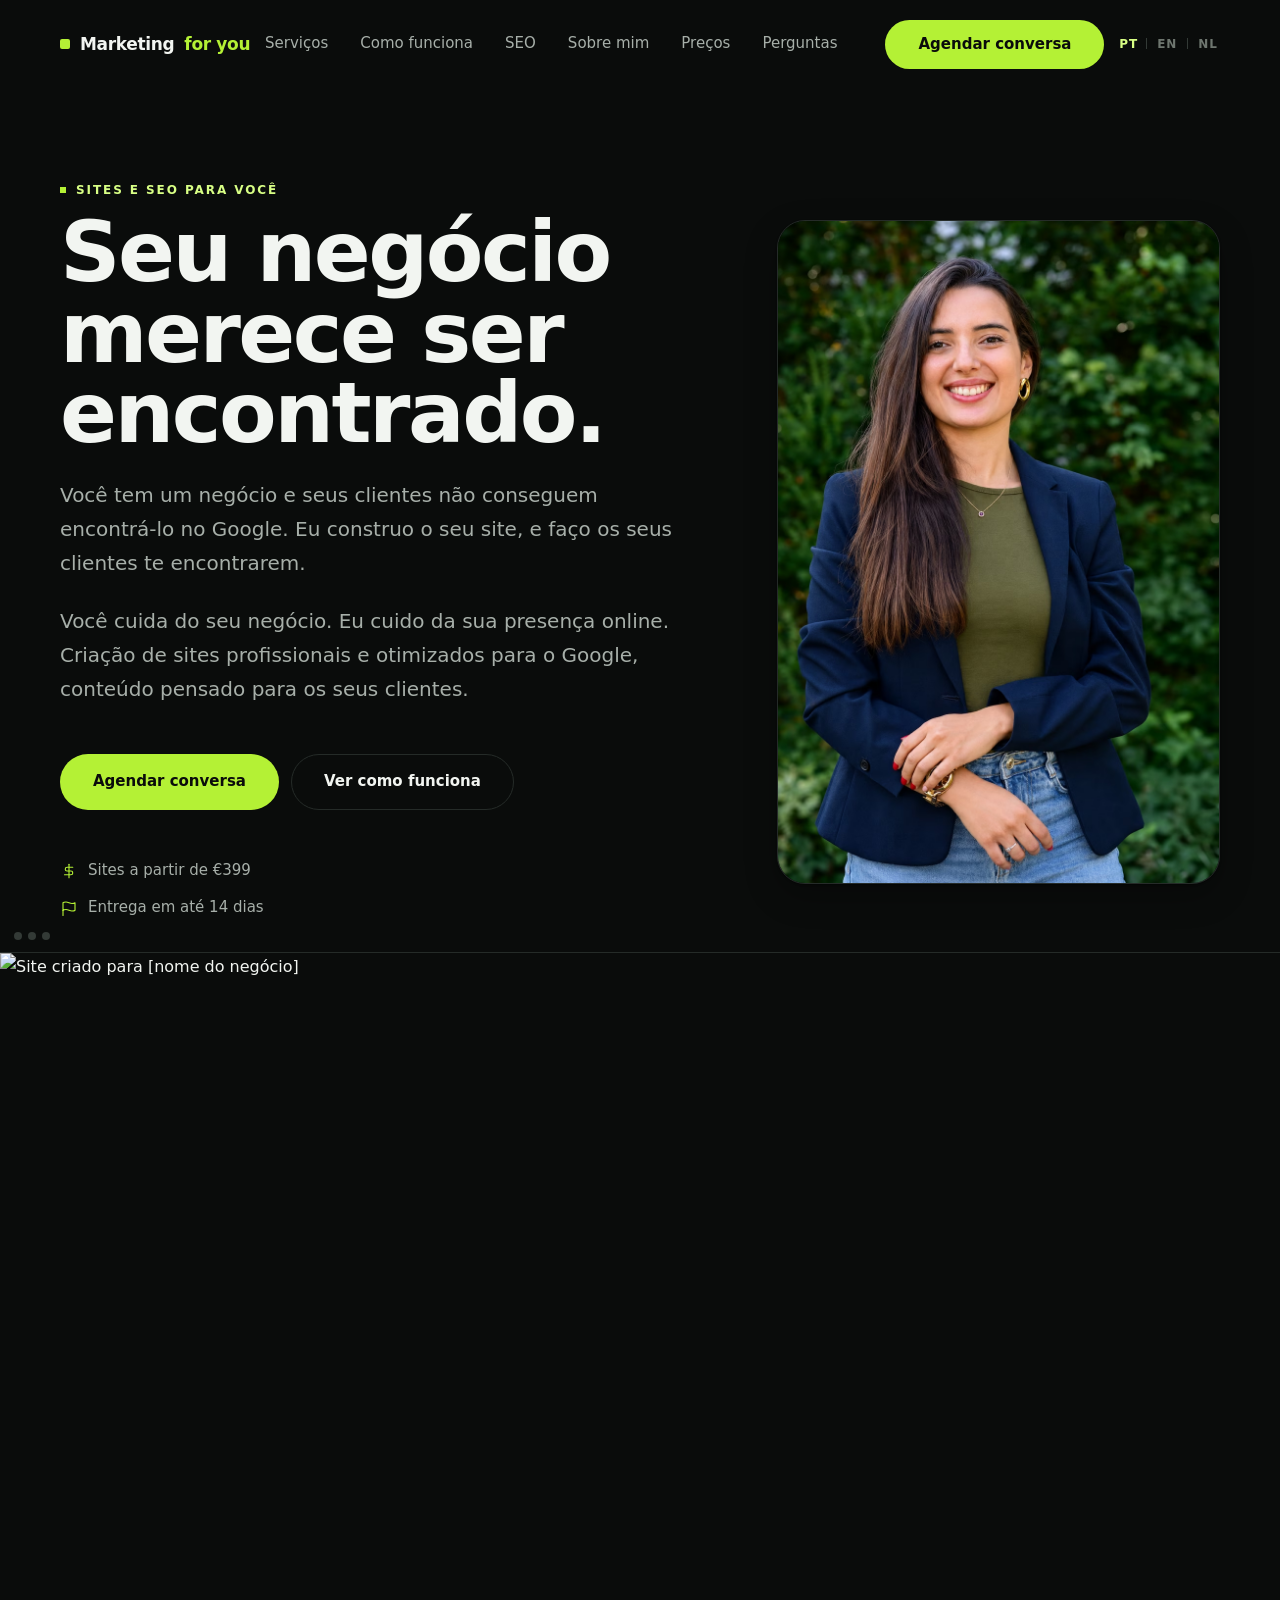
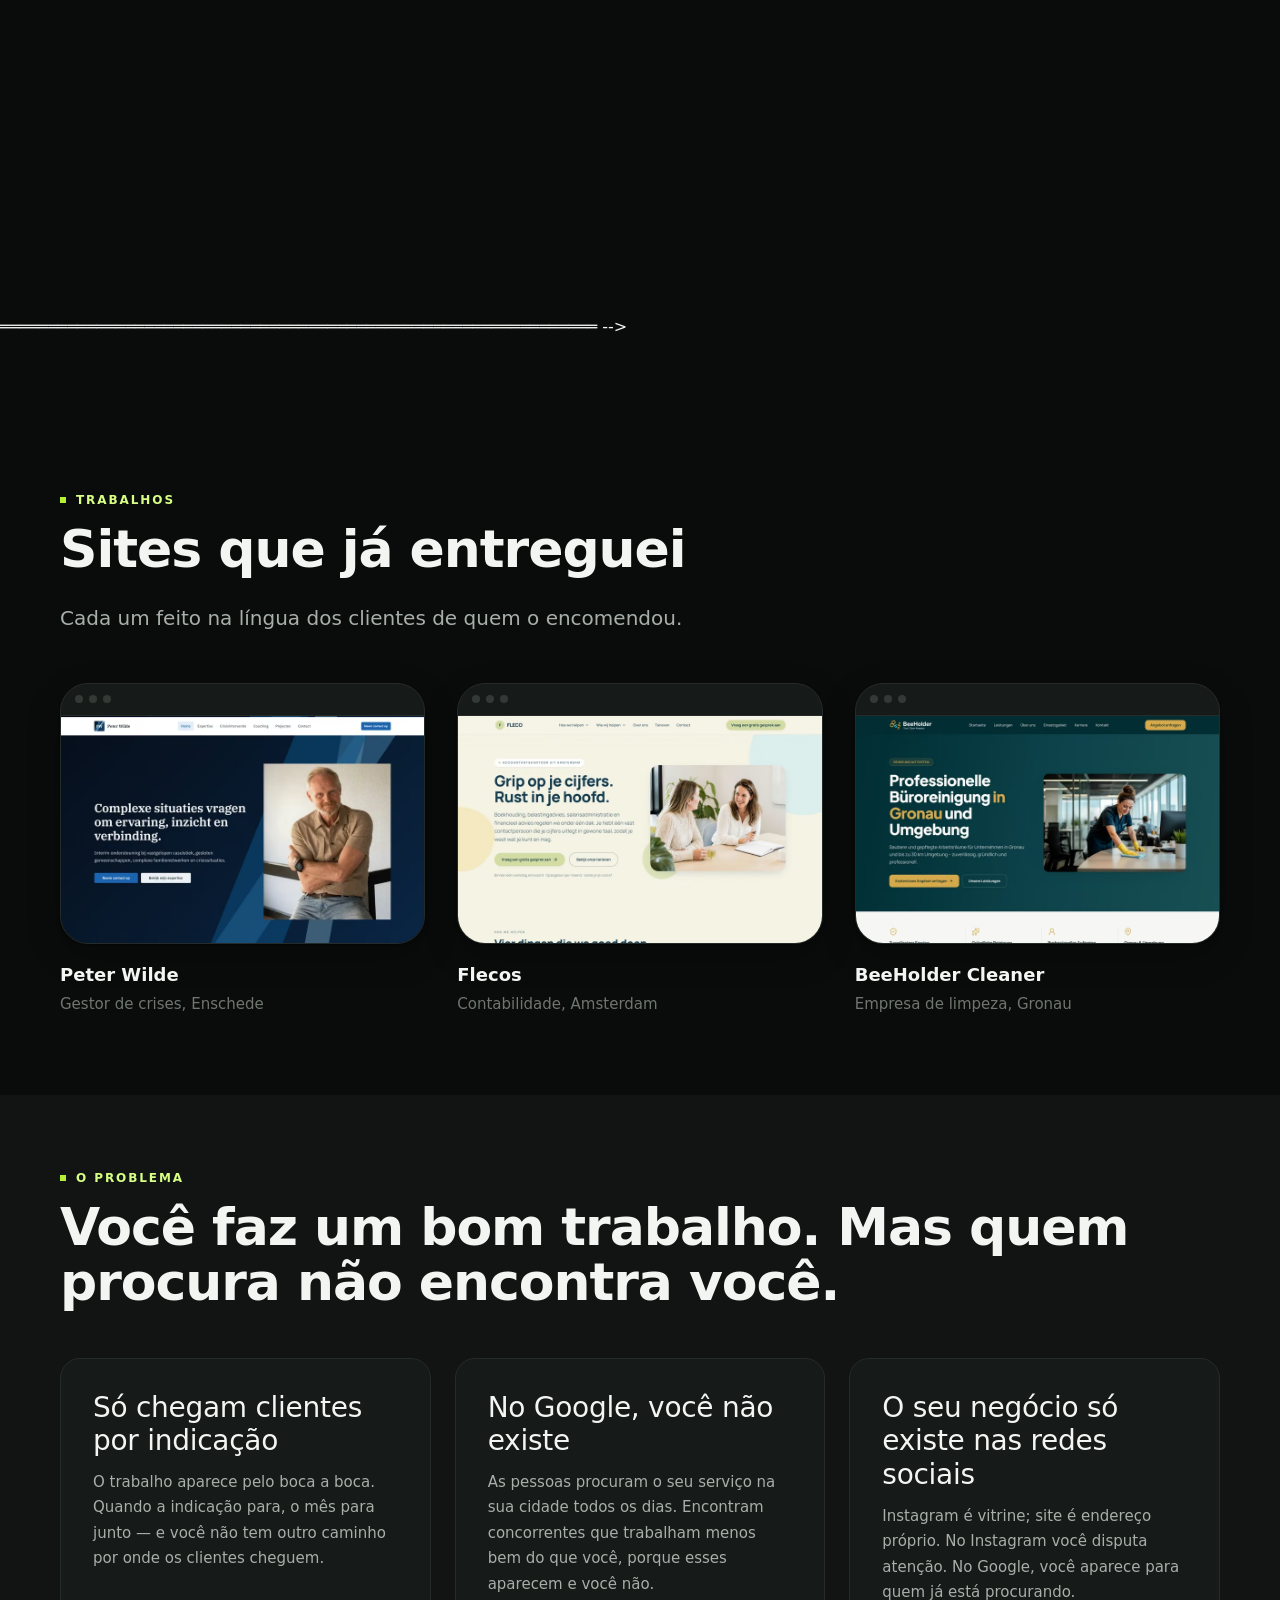
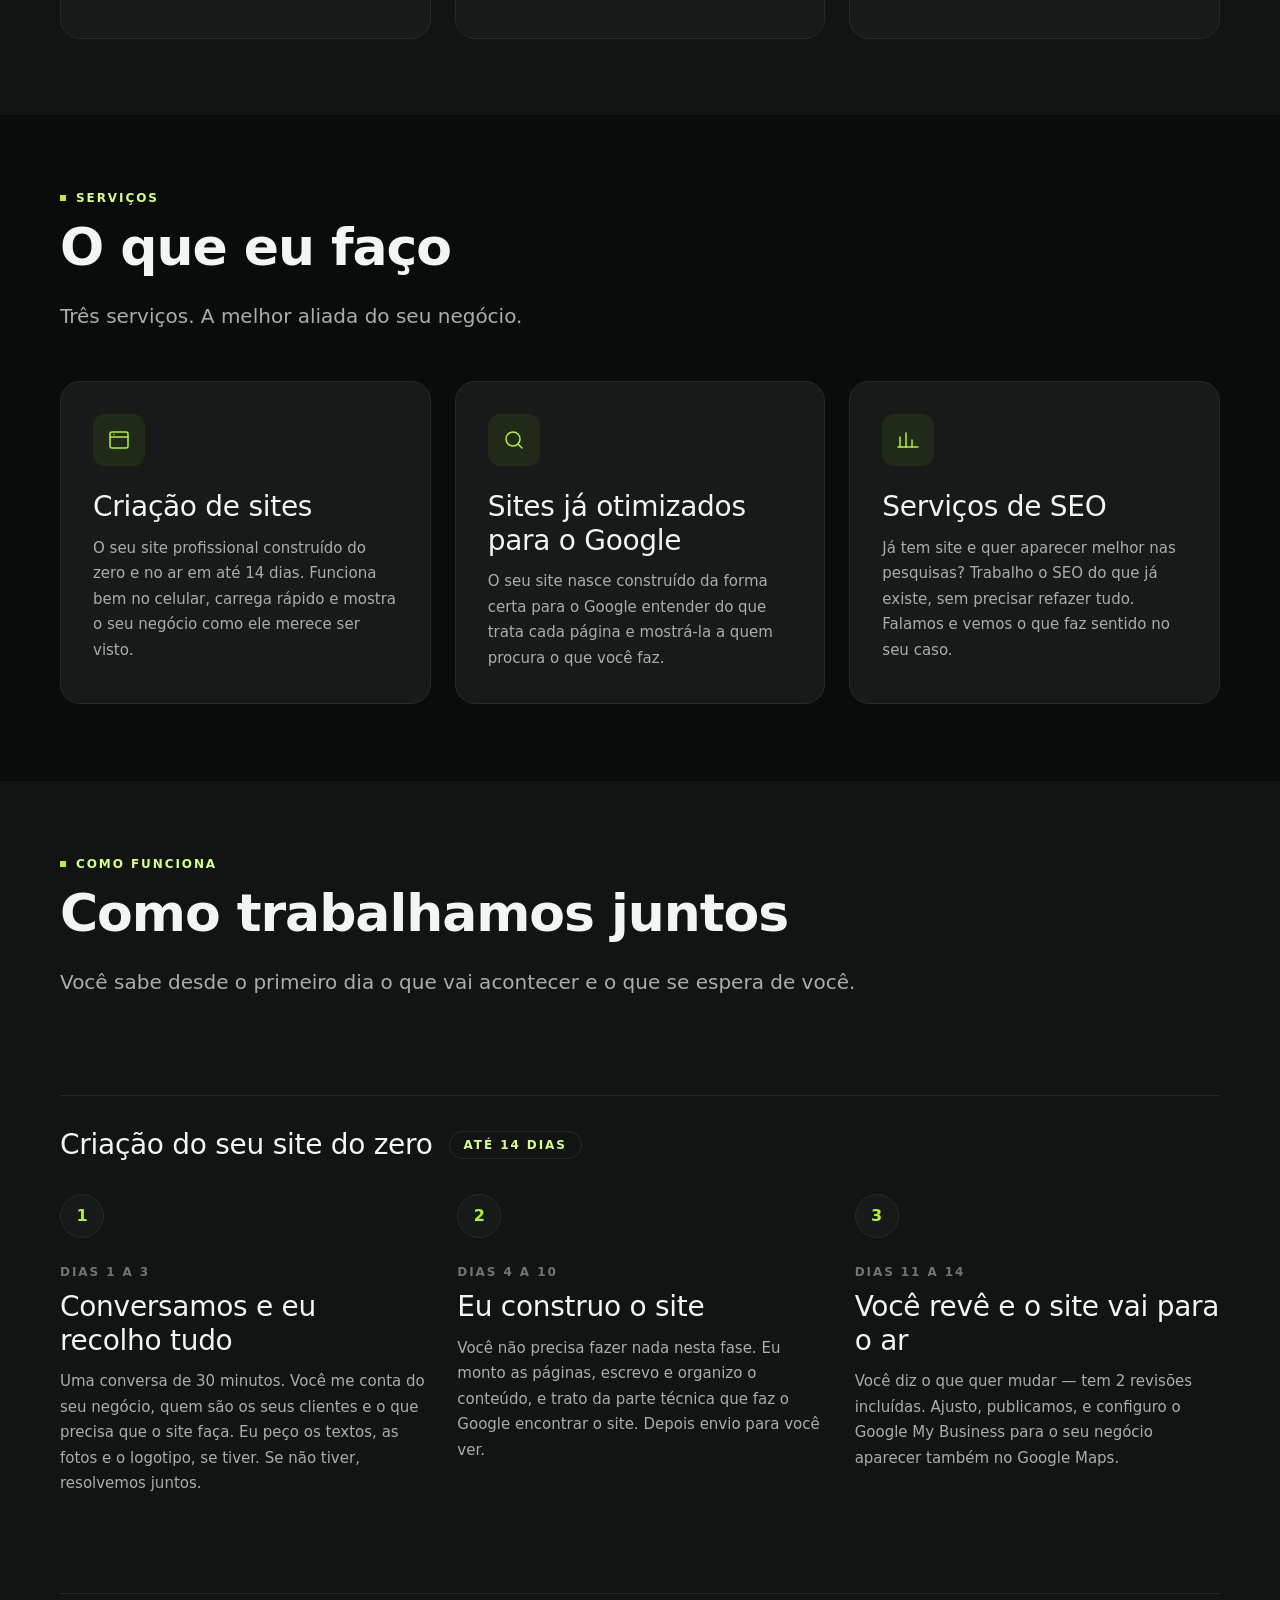
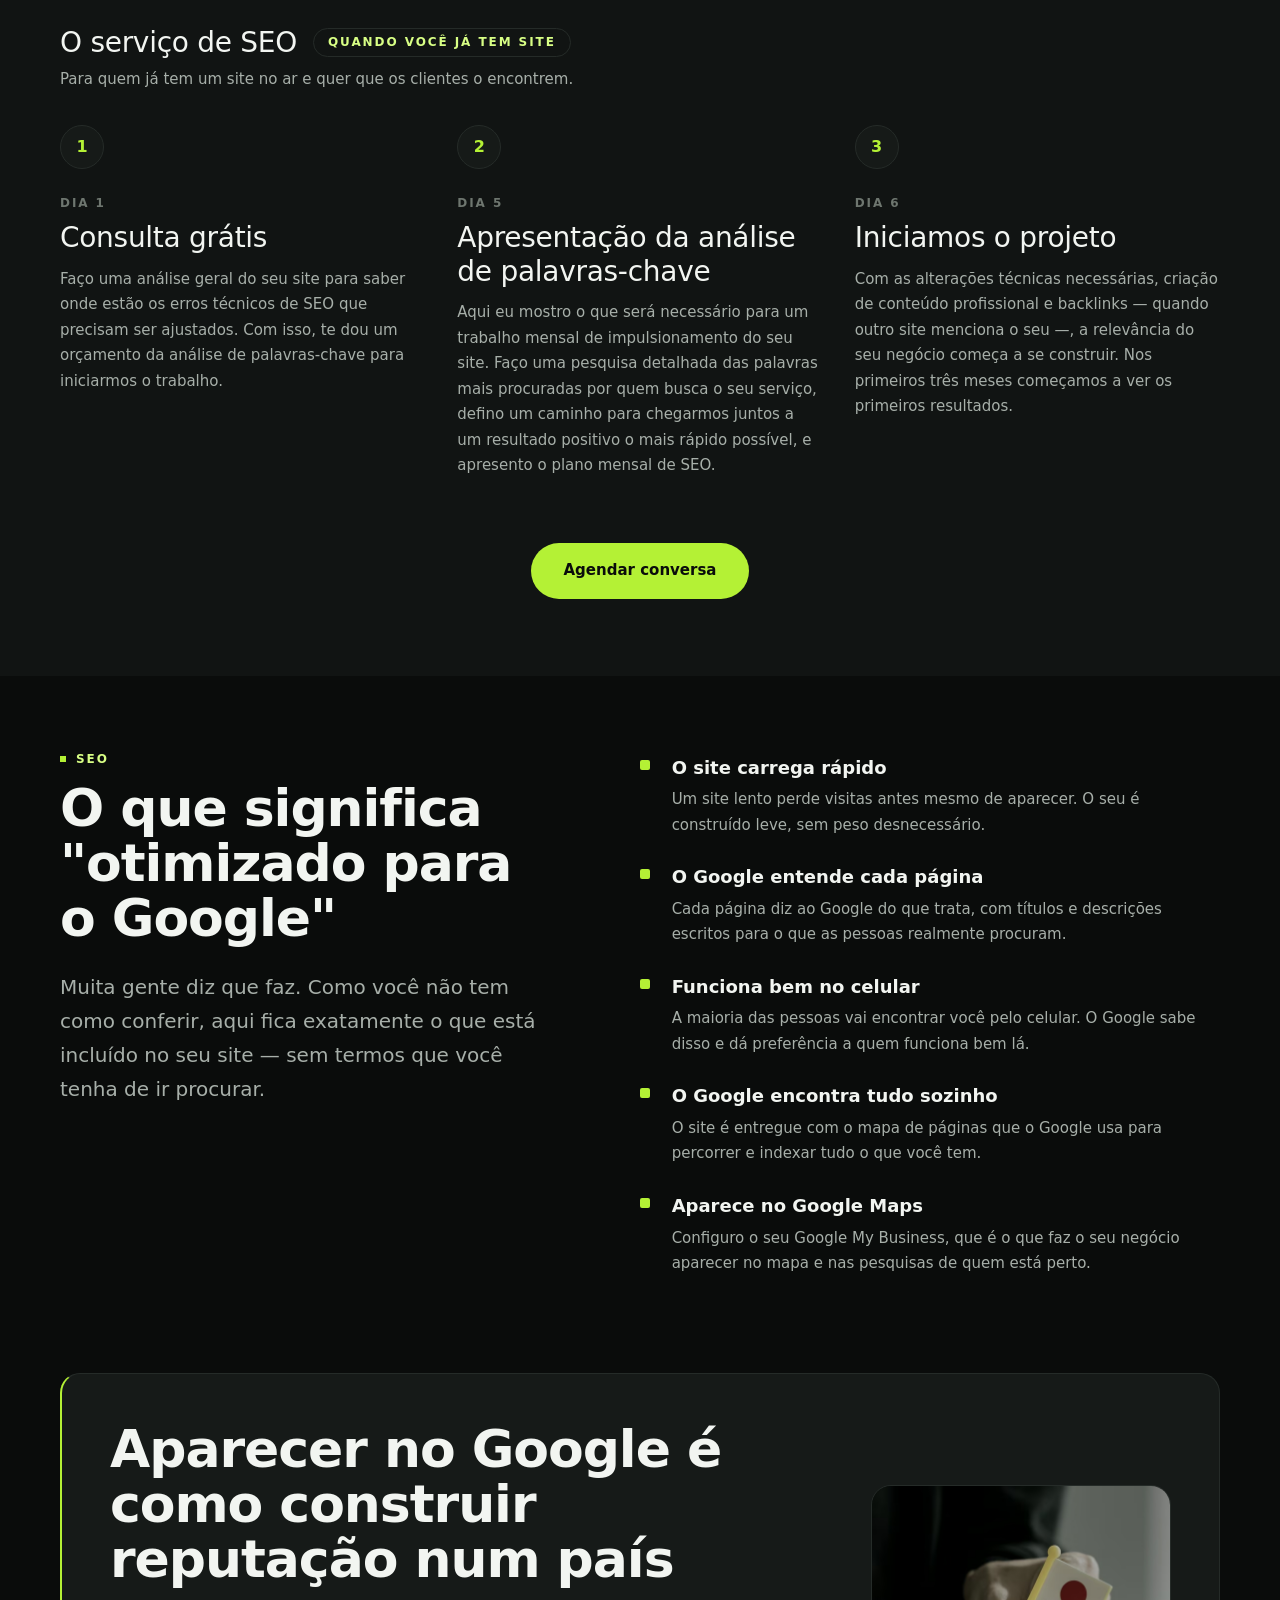
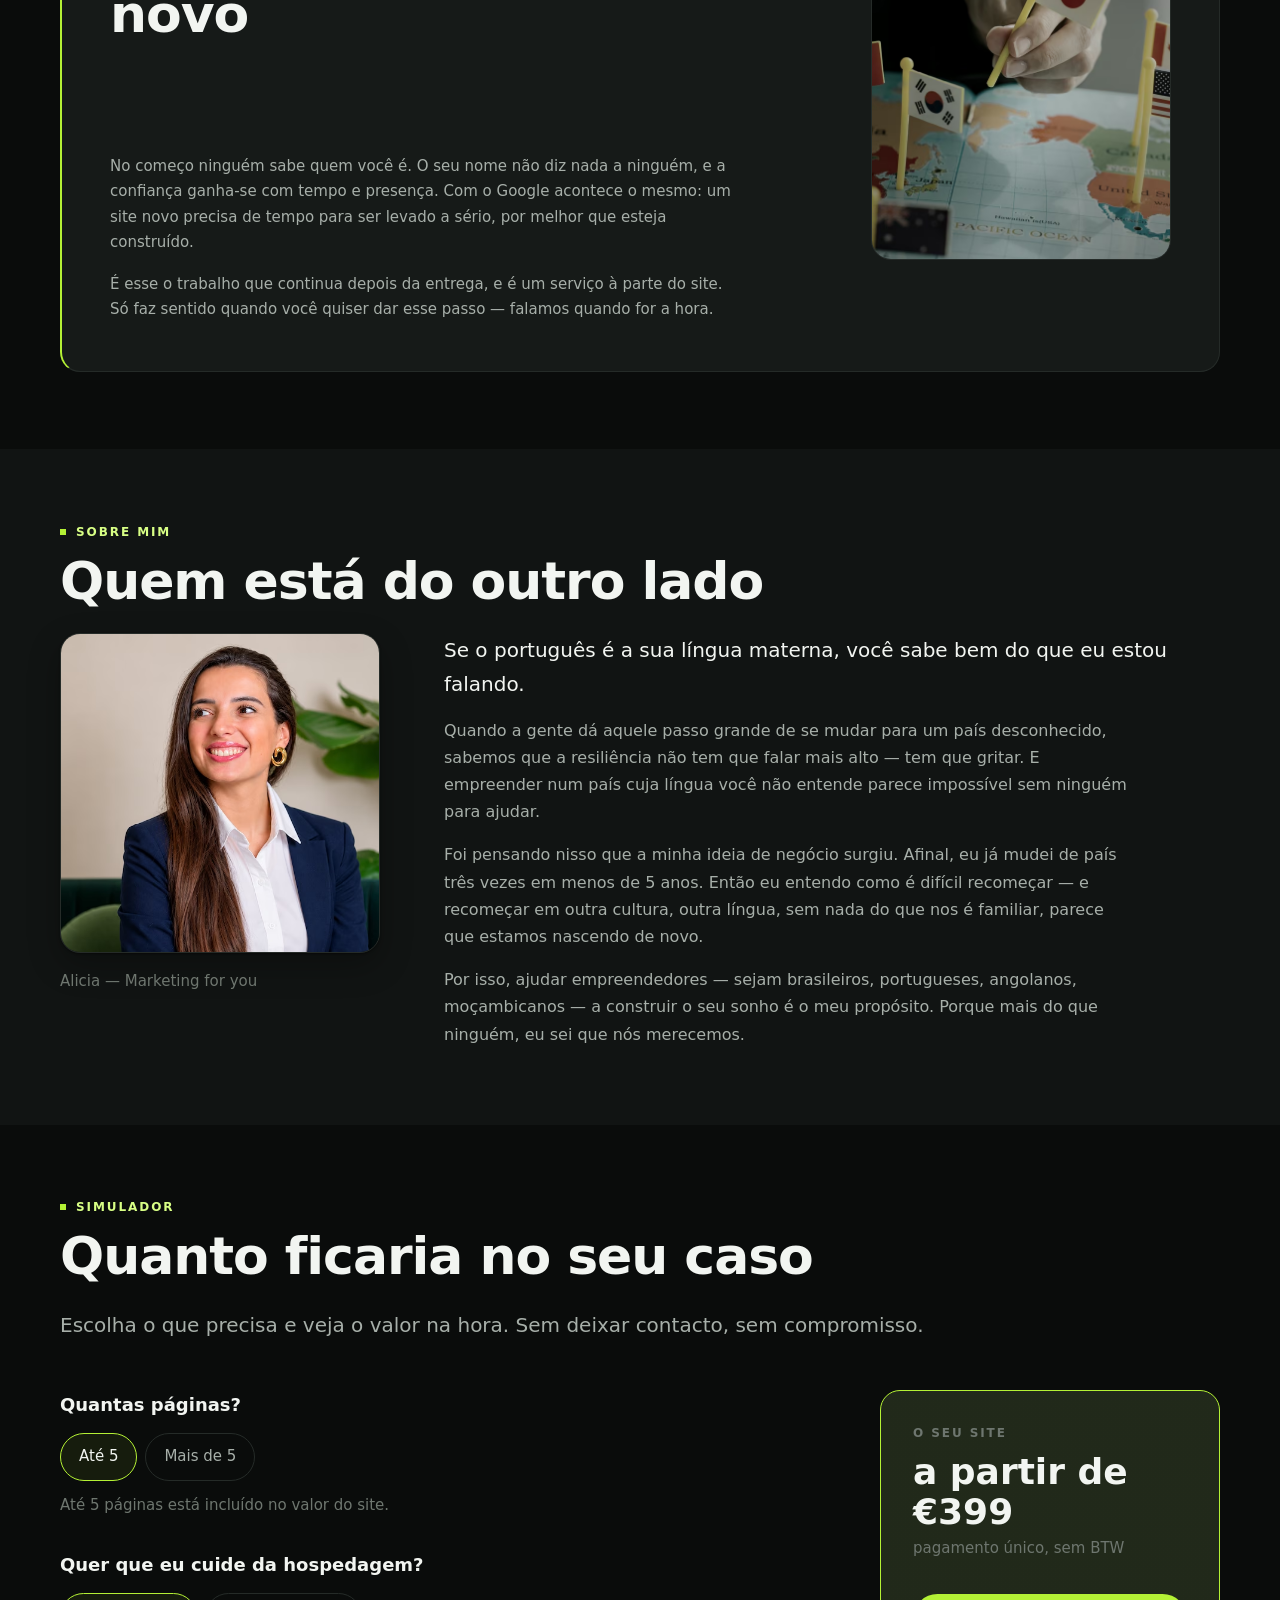
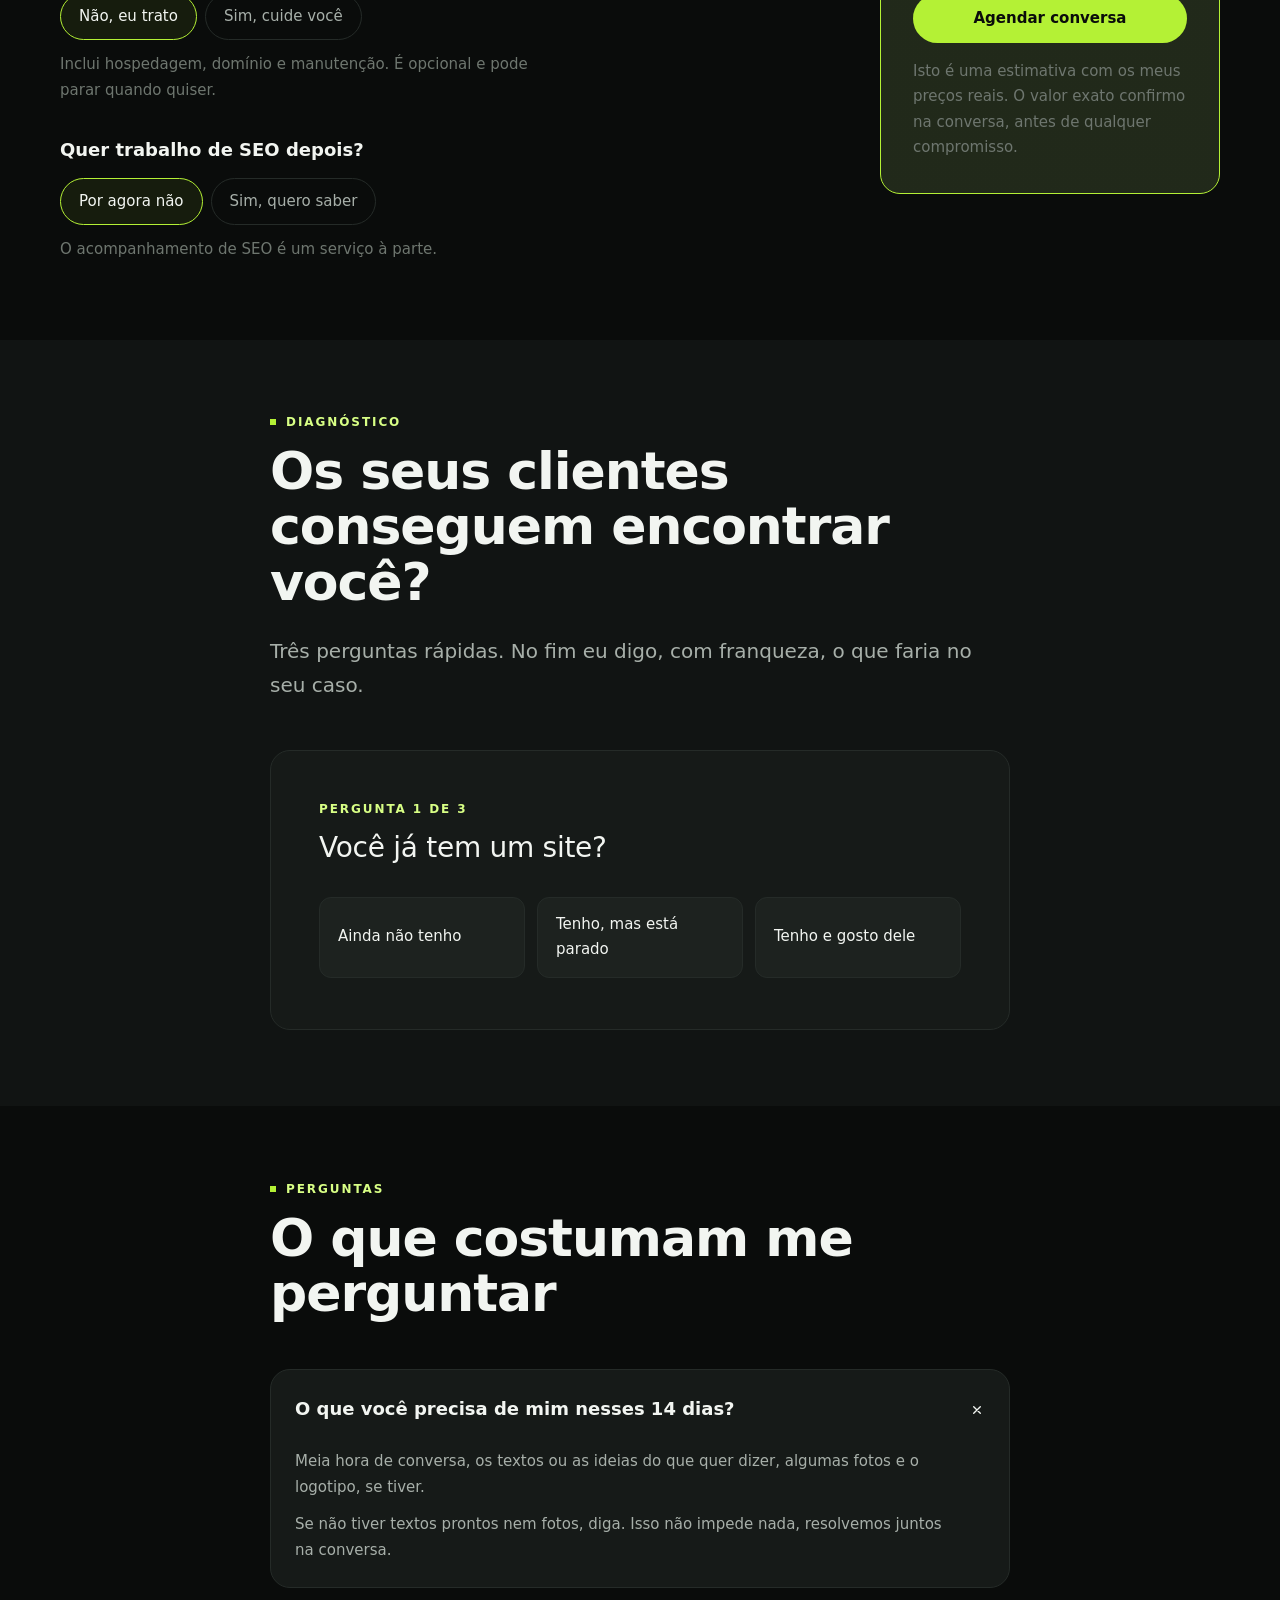
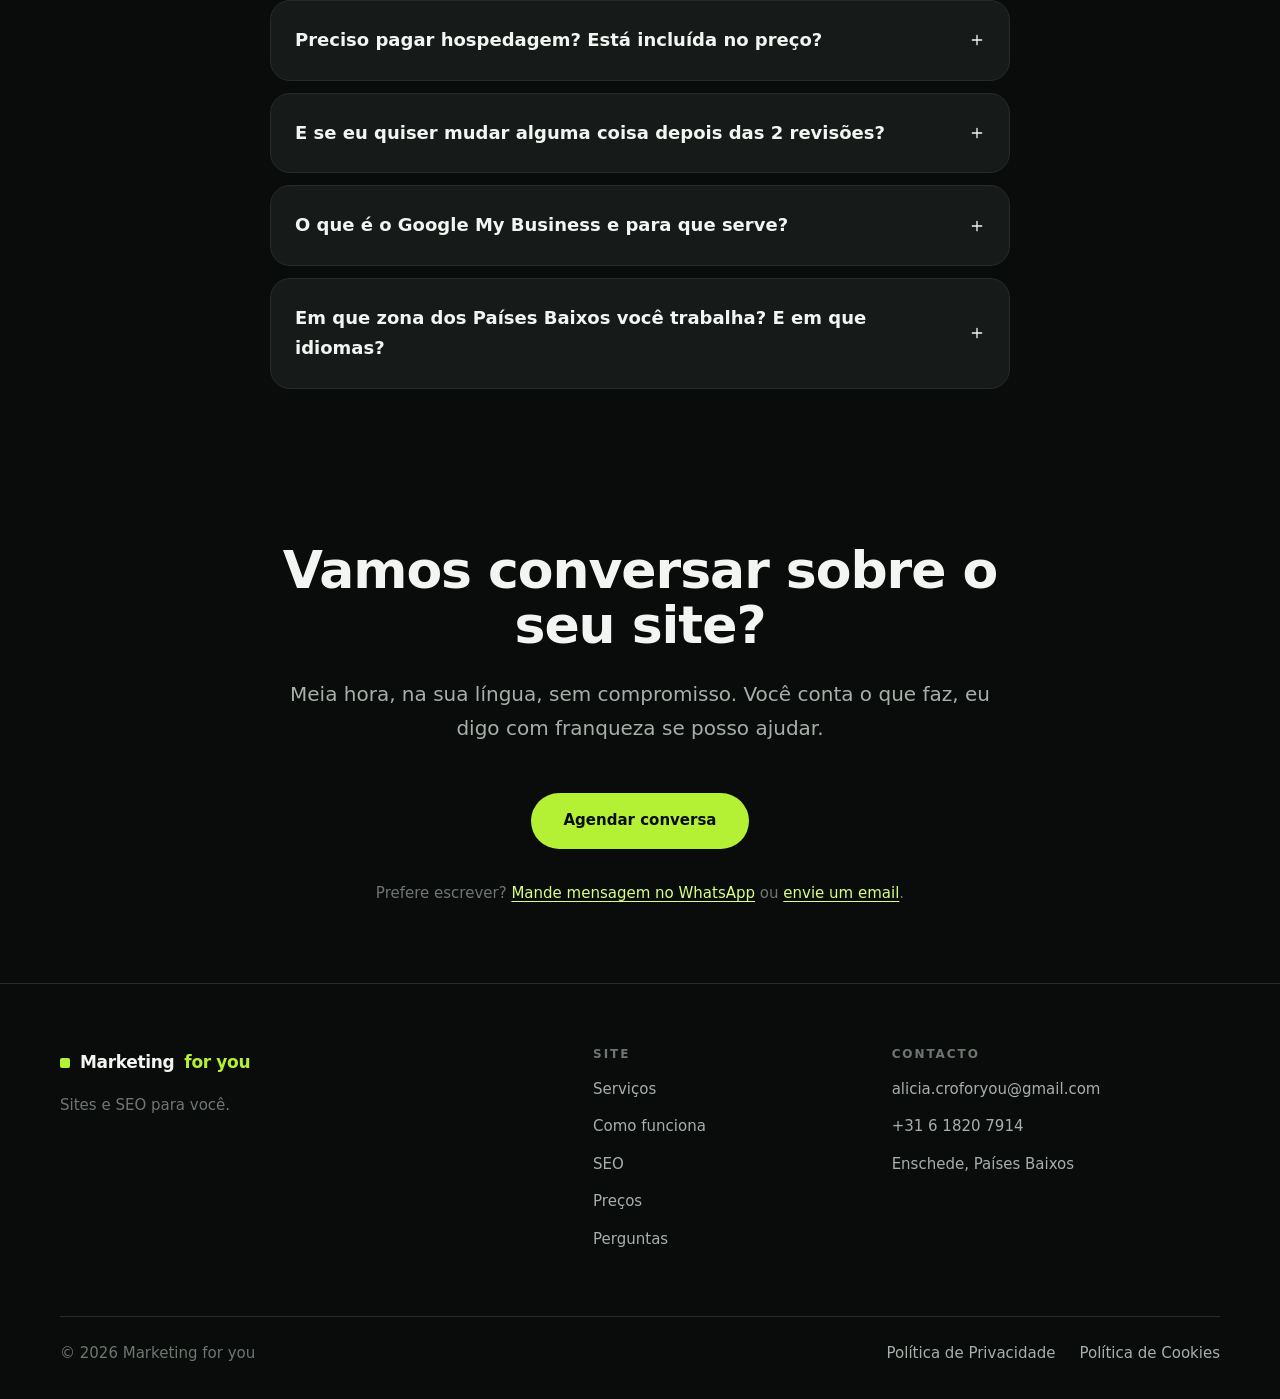
==== commit a74242e2: "Corrigir URL" ====
--- a/index.html
+++ b/index.html
@@ -163,7 +163,8 @@
         </ul>
       </div>
  
-<div class="hero__visual">
+<picture>
+ <div class="hero__visual">
   <figure class="portrait portrait--hero">
     <picture>
       <source type="image/avif" srcset="/assets/img/hero-alicia.avif">
@@ -179,6 +180,10 @@
     </picture>
   </figure>
 </div>
+</picture>
+
+  </figure>
+</div
 
       <!-- ══════════════════════════════════════════════════════════════
            MOLDURA DE BROWSER — guardada para quando houver portfólio
@@ -771,7 +776,7 @@
     <div class="site-footer__grid">
 
       <div>
-        <a class="logo" href="#topo">
+        <a class="logo" href="/">
           <span class="logo__mark" aria-hidden="true"></span>
           Marketing <span class="logo__accent">for you</span>
         </a>
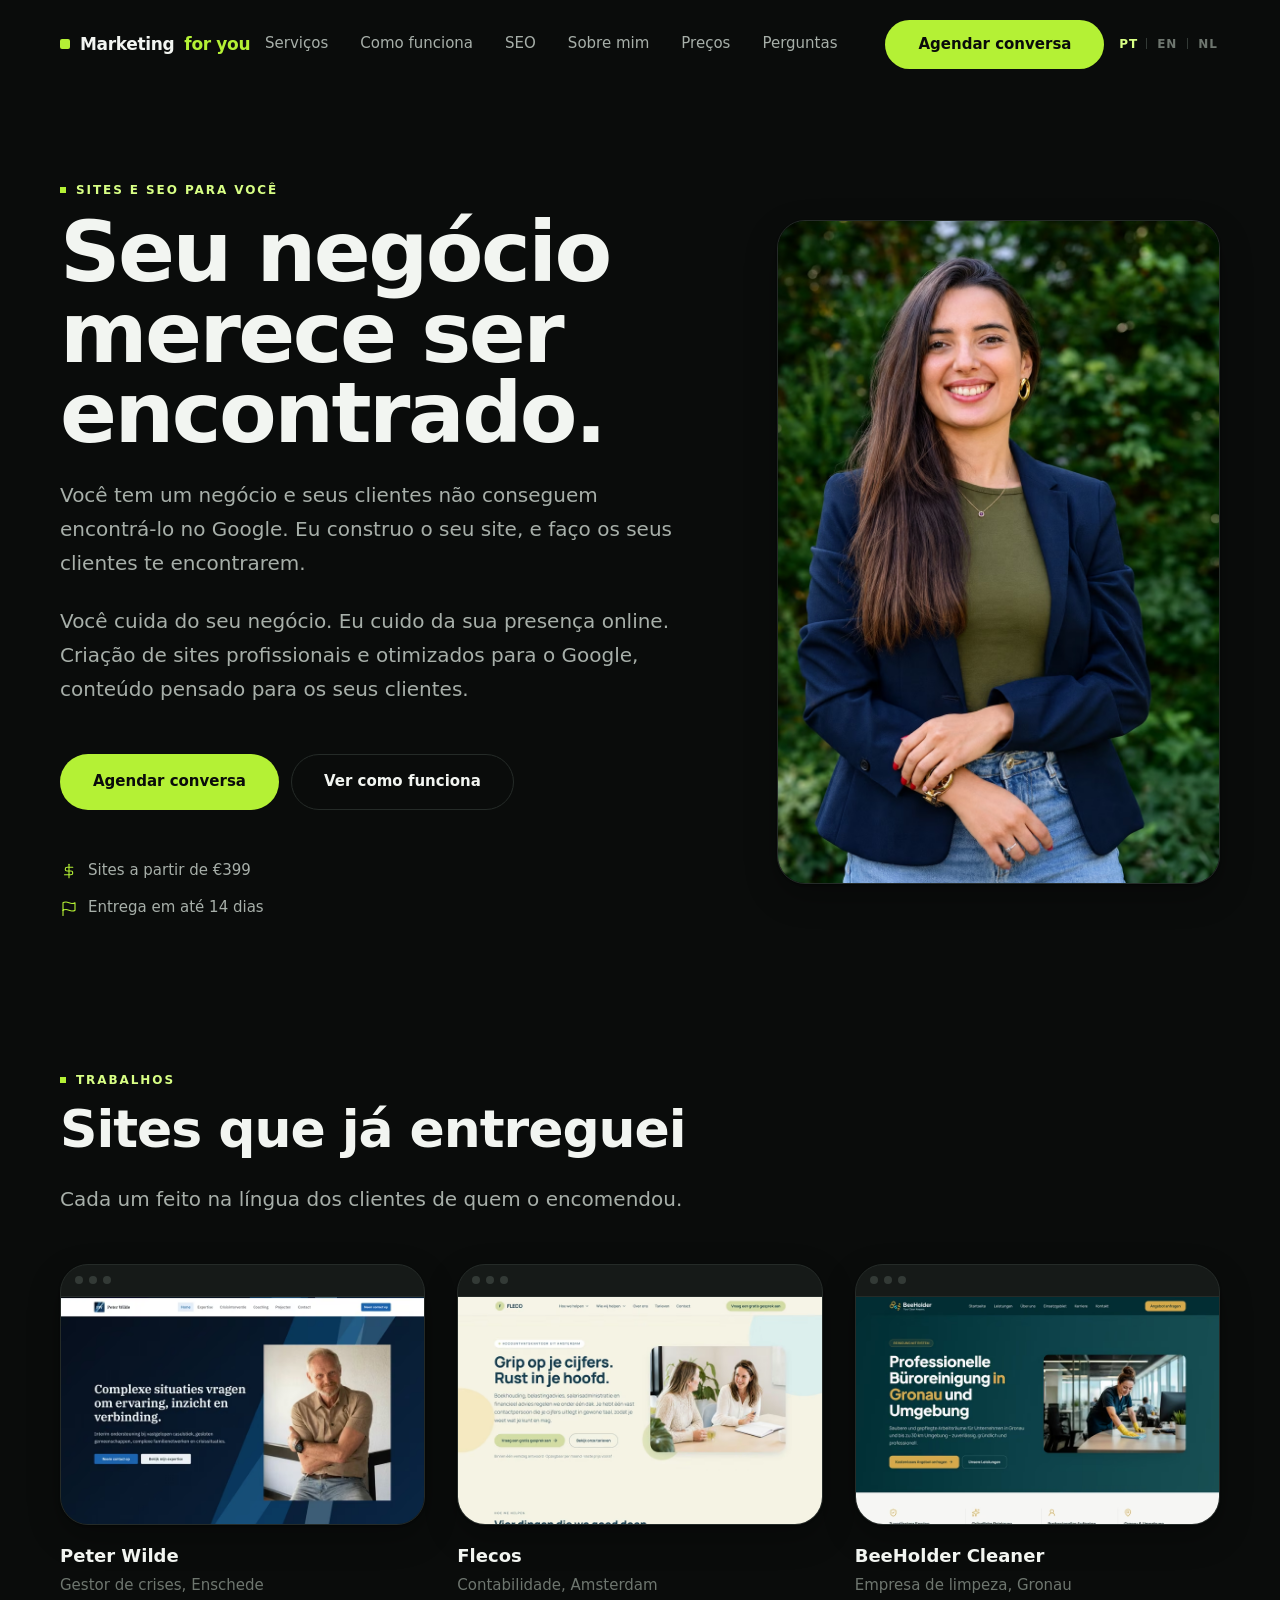
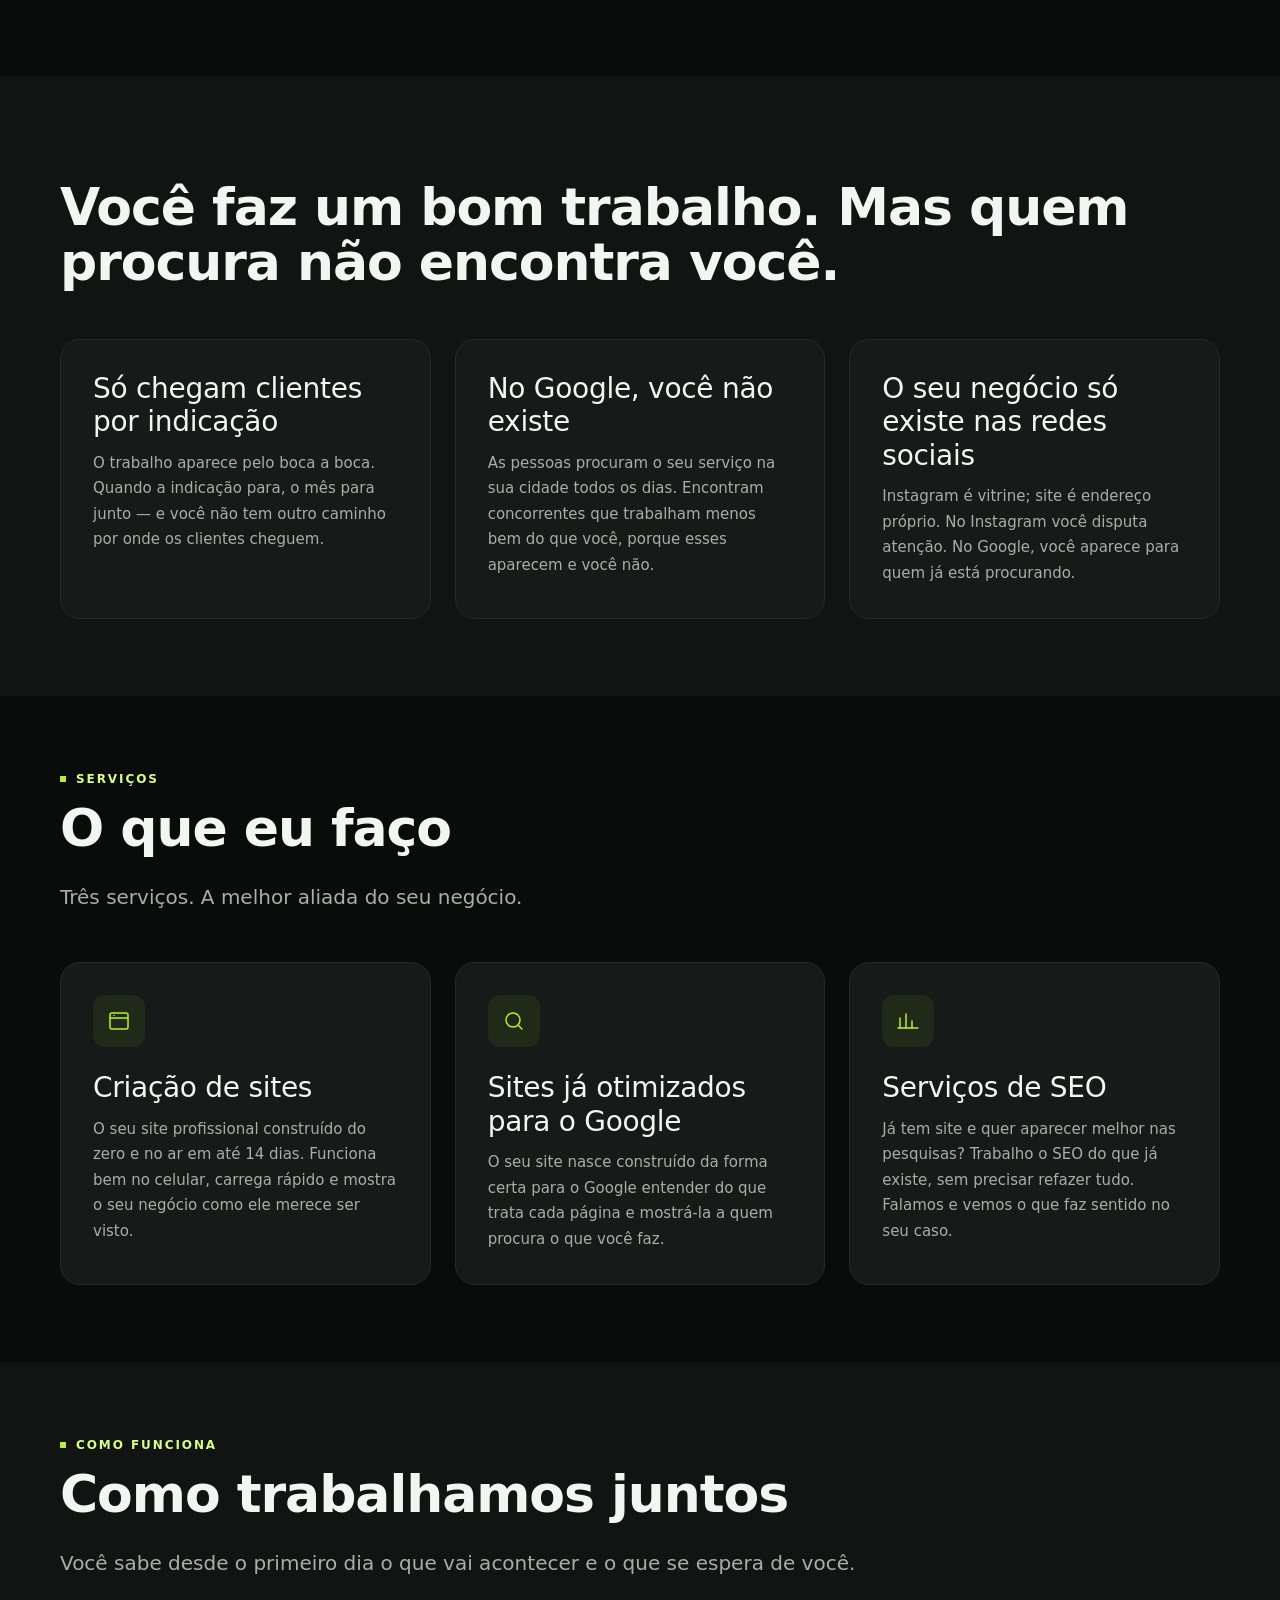
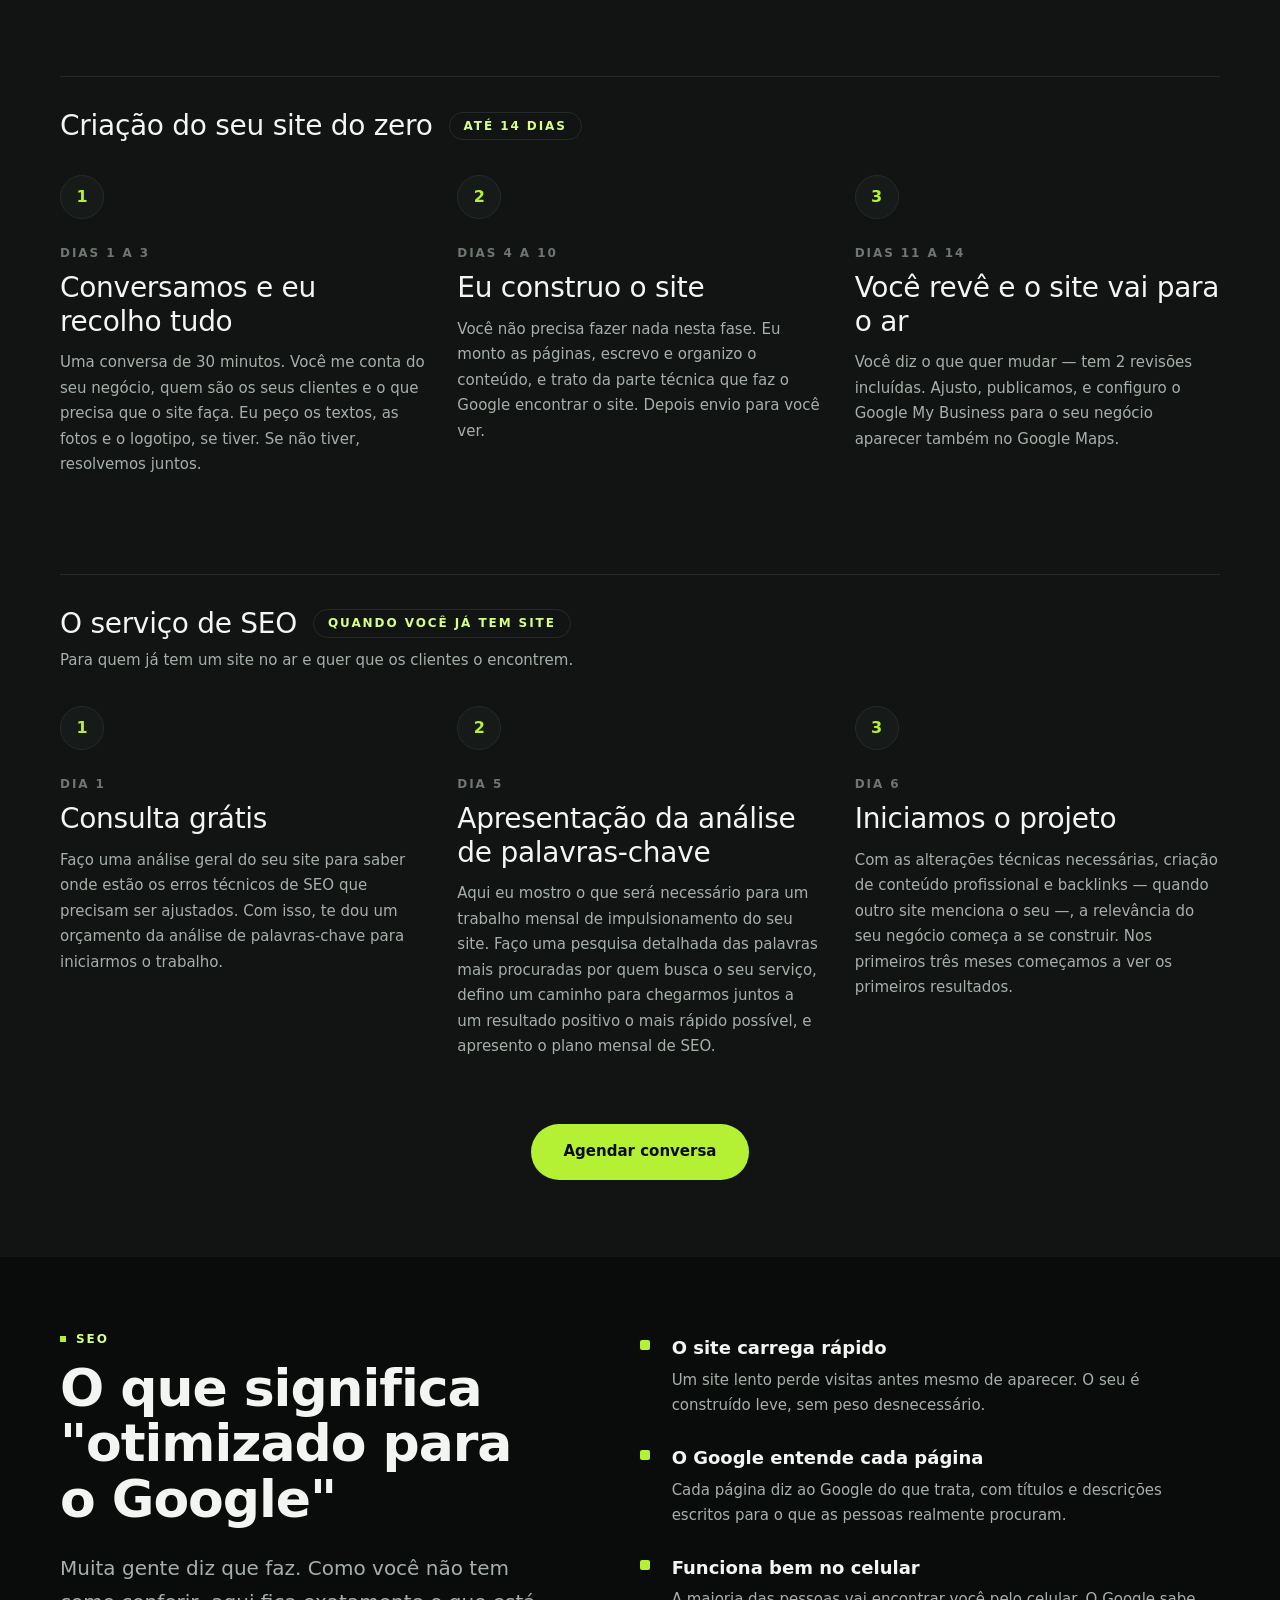
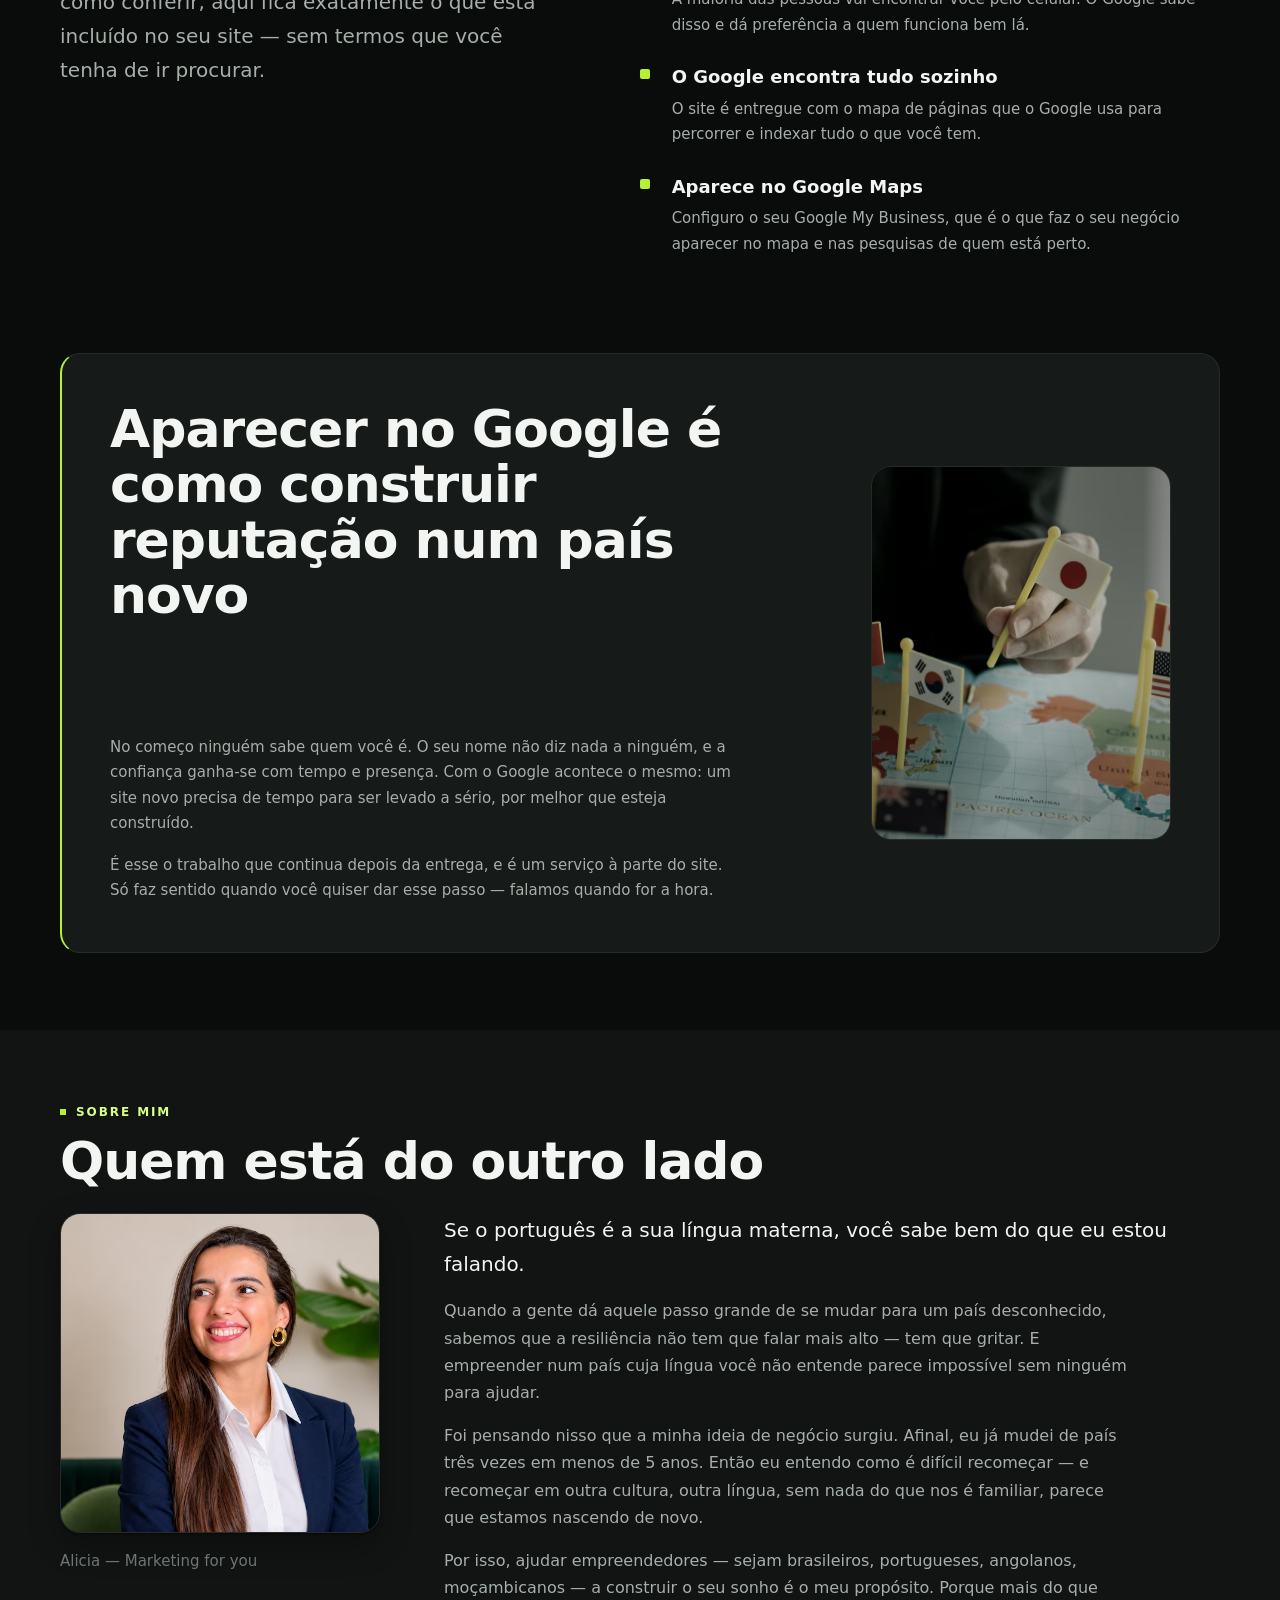
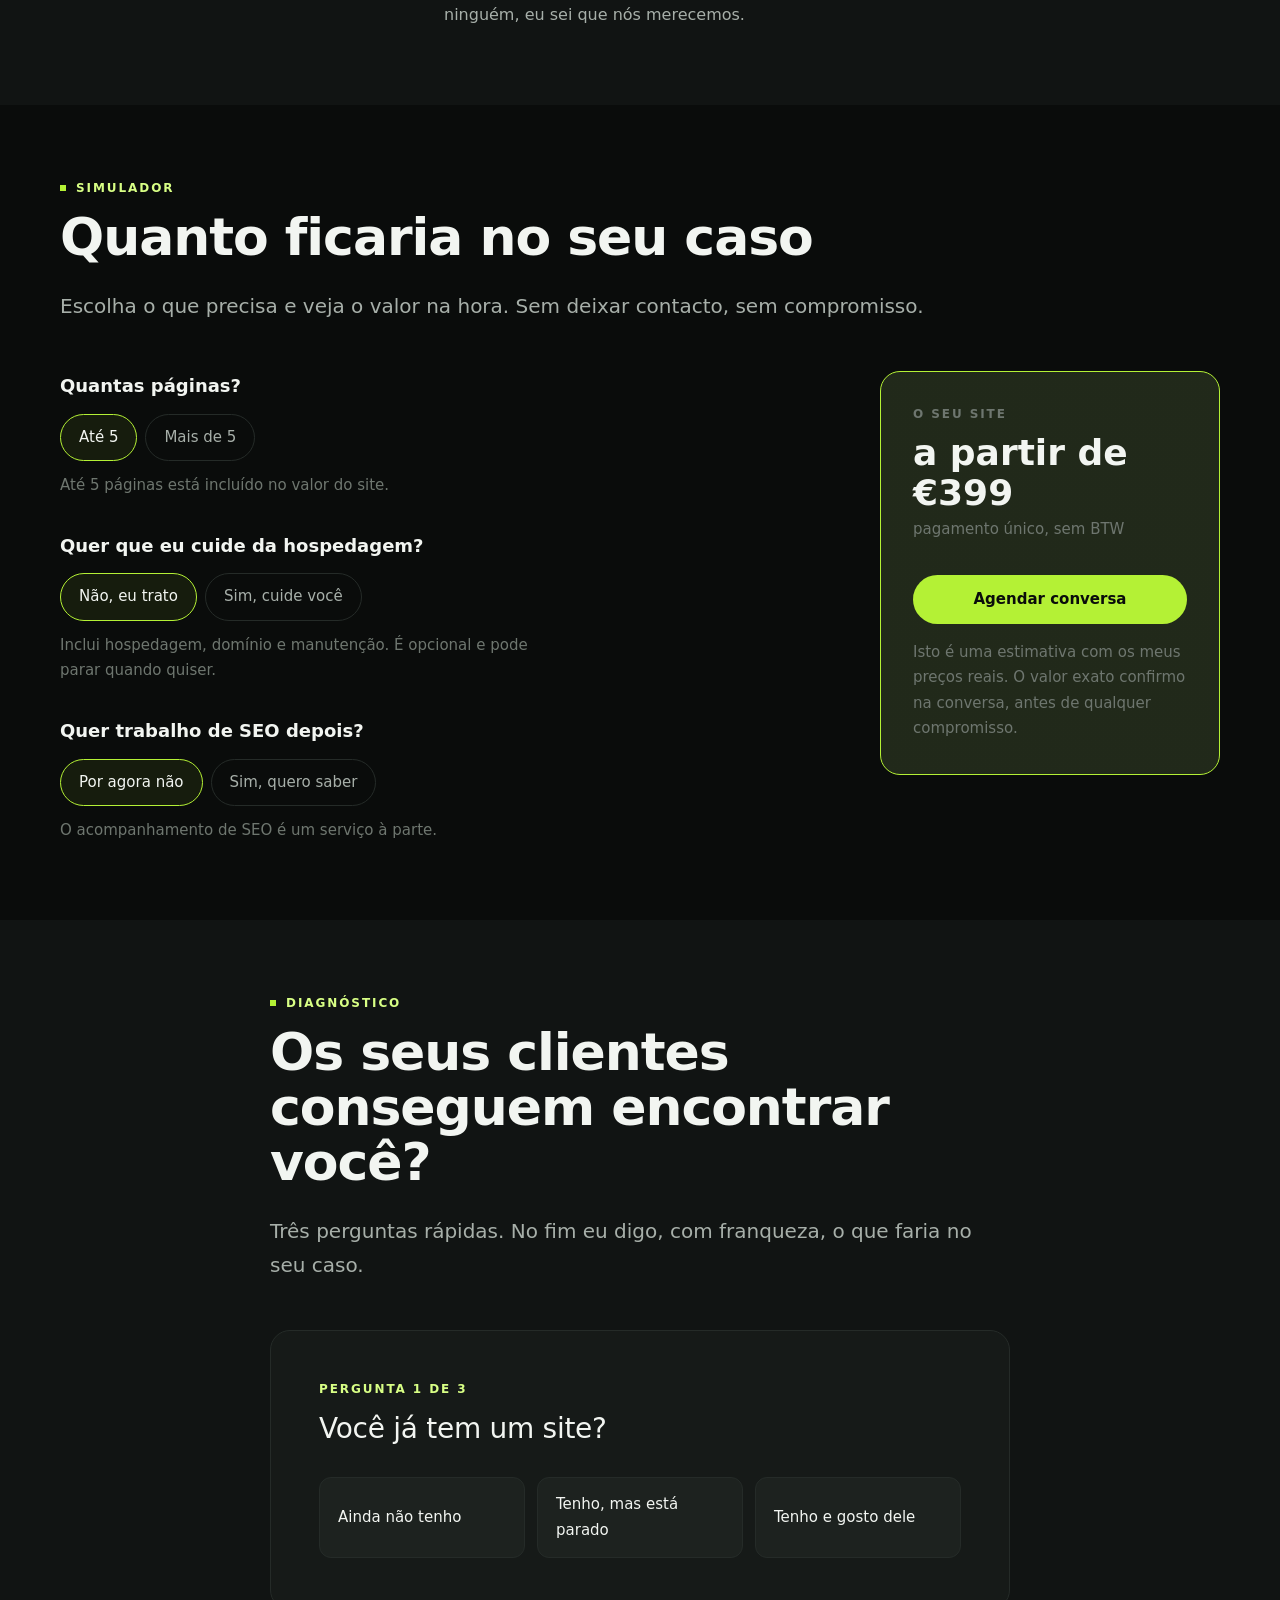
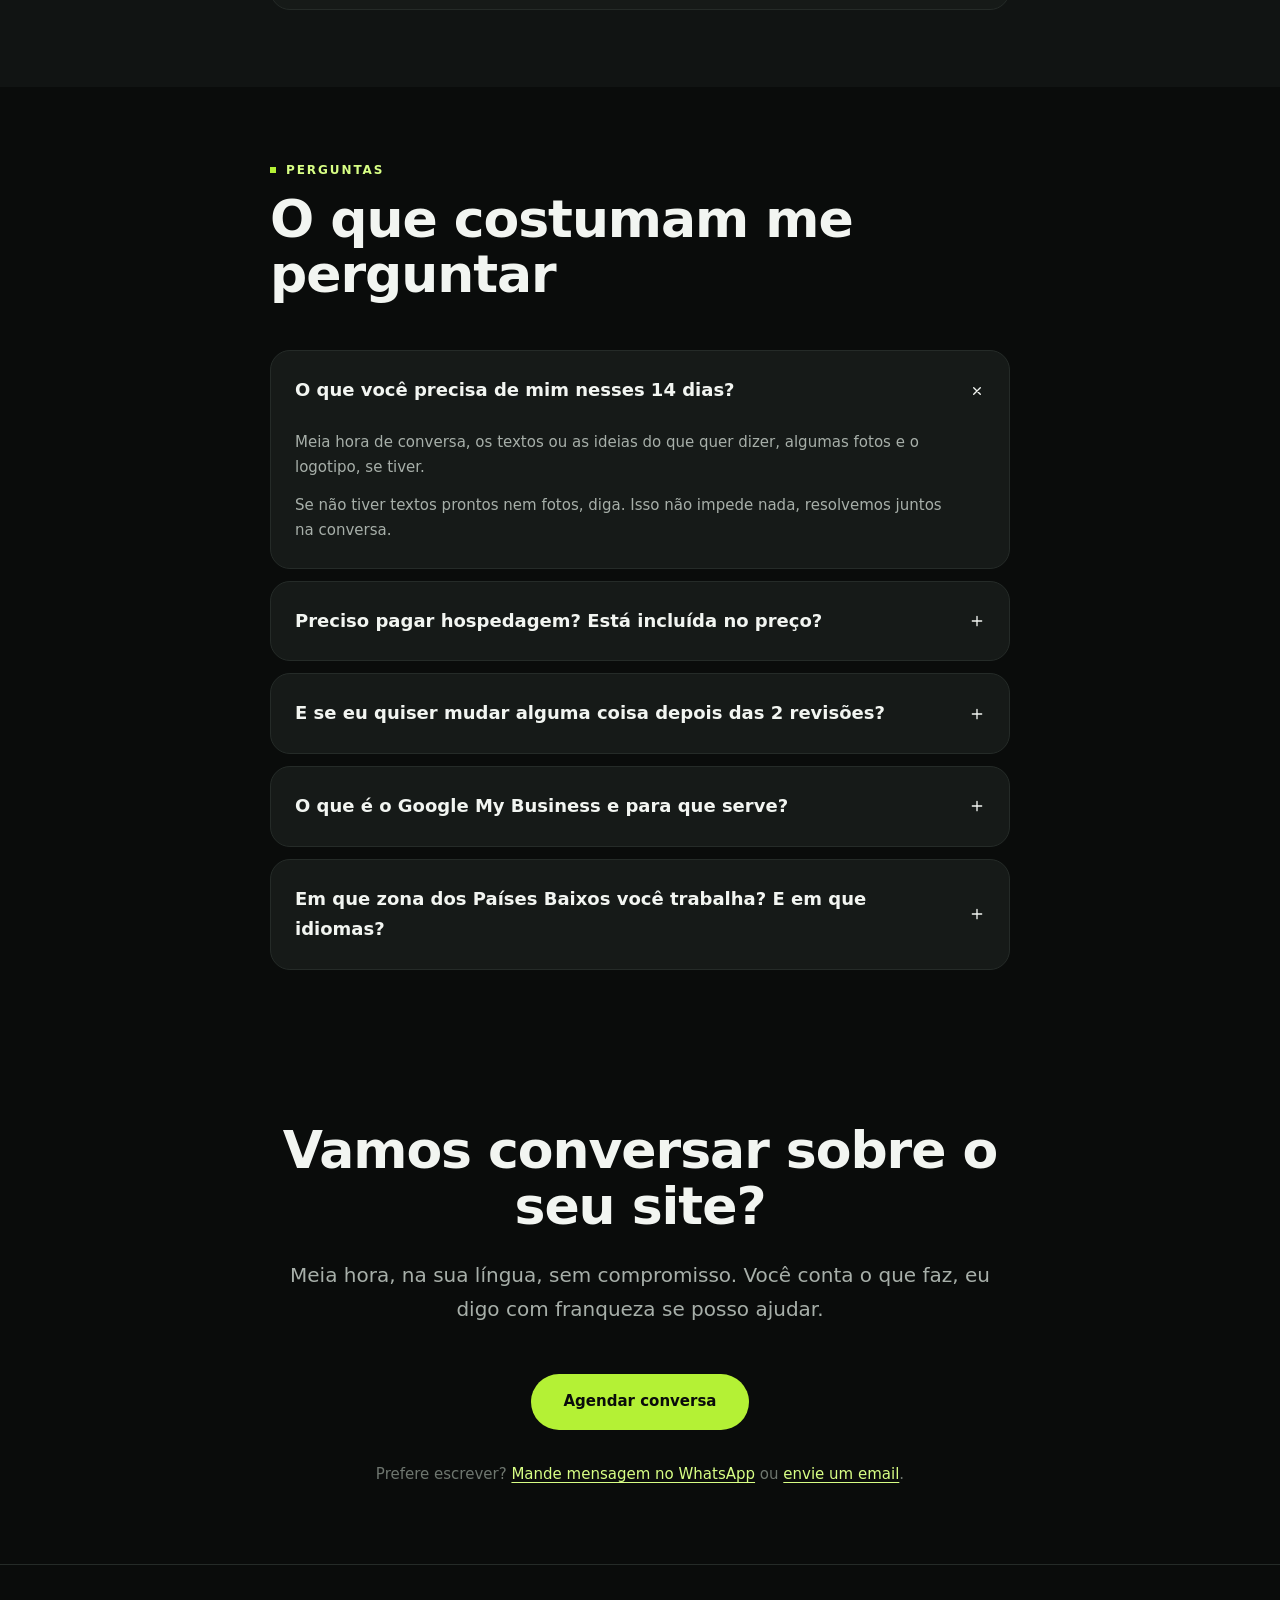
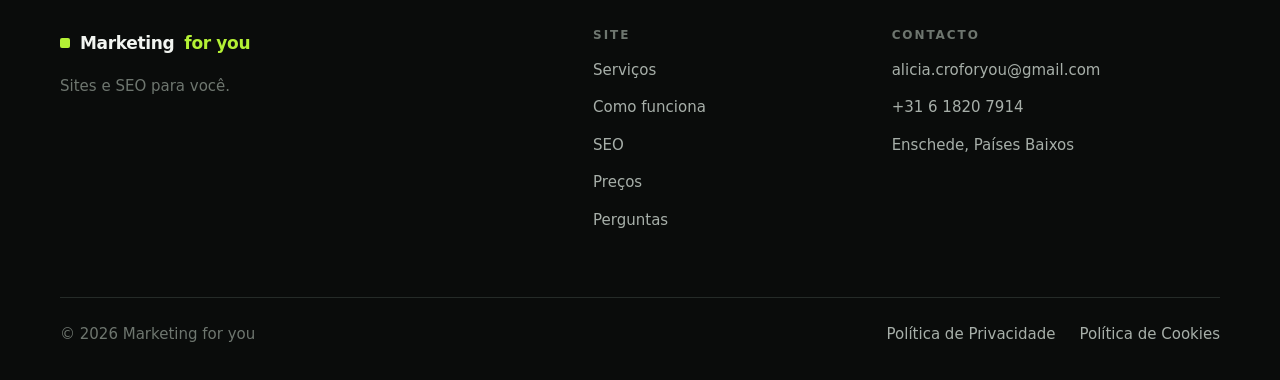
==== commit b1ca0581: "Correcoes" ====
--- a/index.html
+++ b/index.html
@@ -183,7 +183,7 @@
 </picture>
 
   </figure>
-</div
+</div>
 
       <!-- ══════════════════════════════════════════════════════════════
            MOLDURA DE BROWSER — guardada para quando houver portfólio
